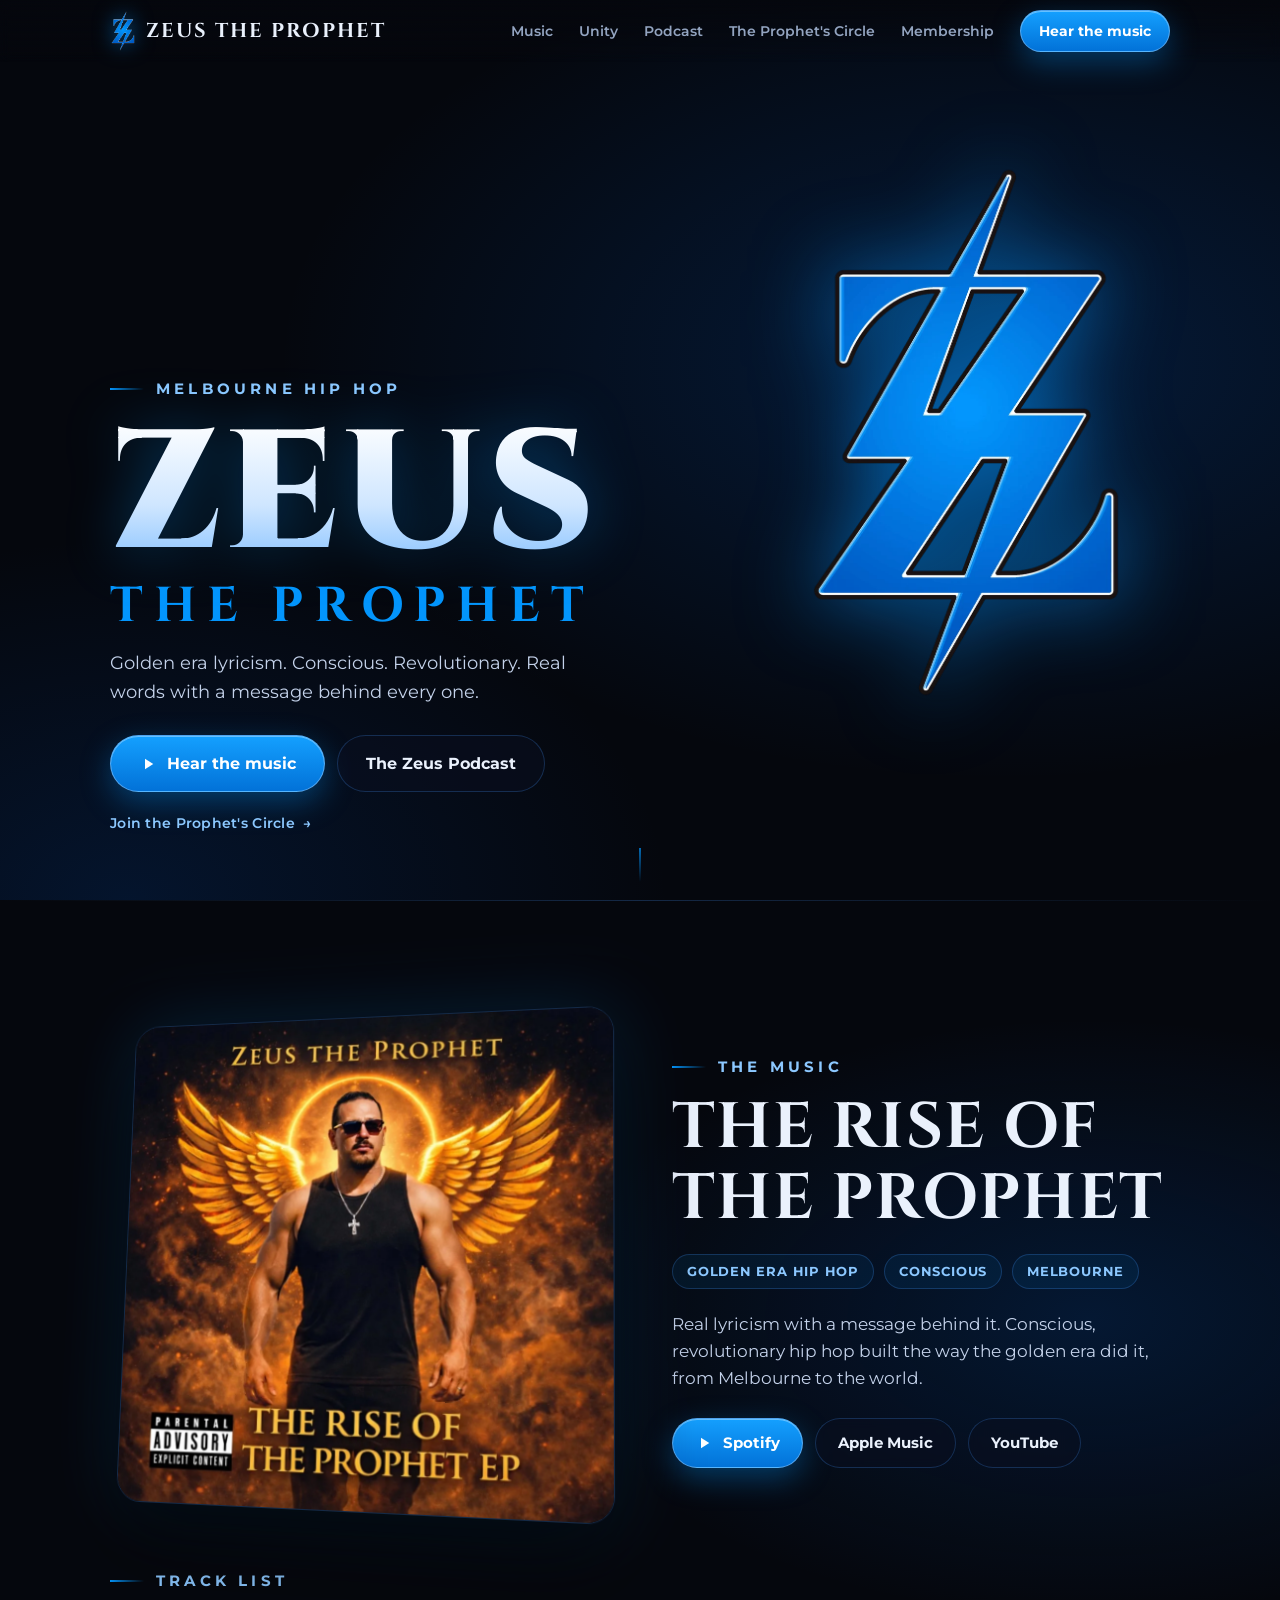
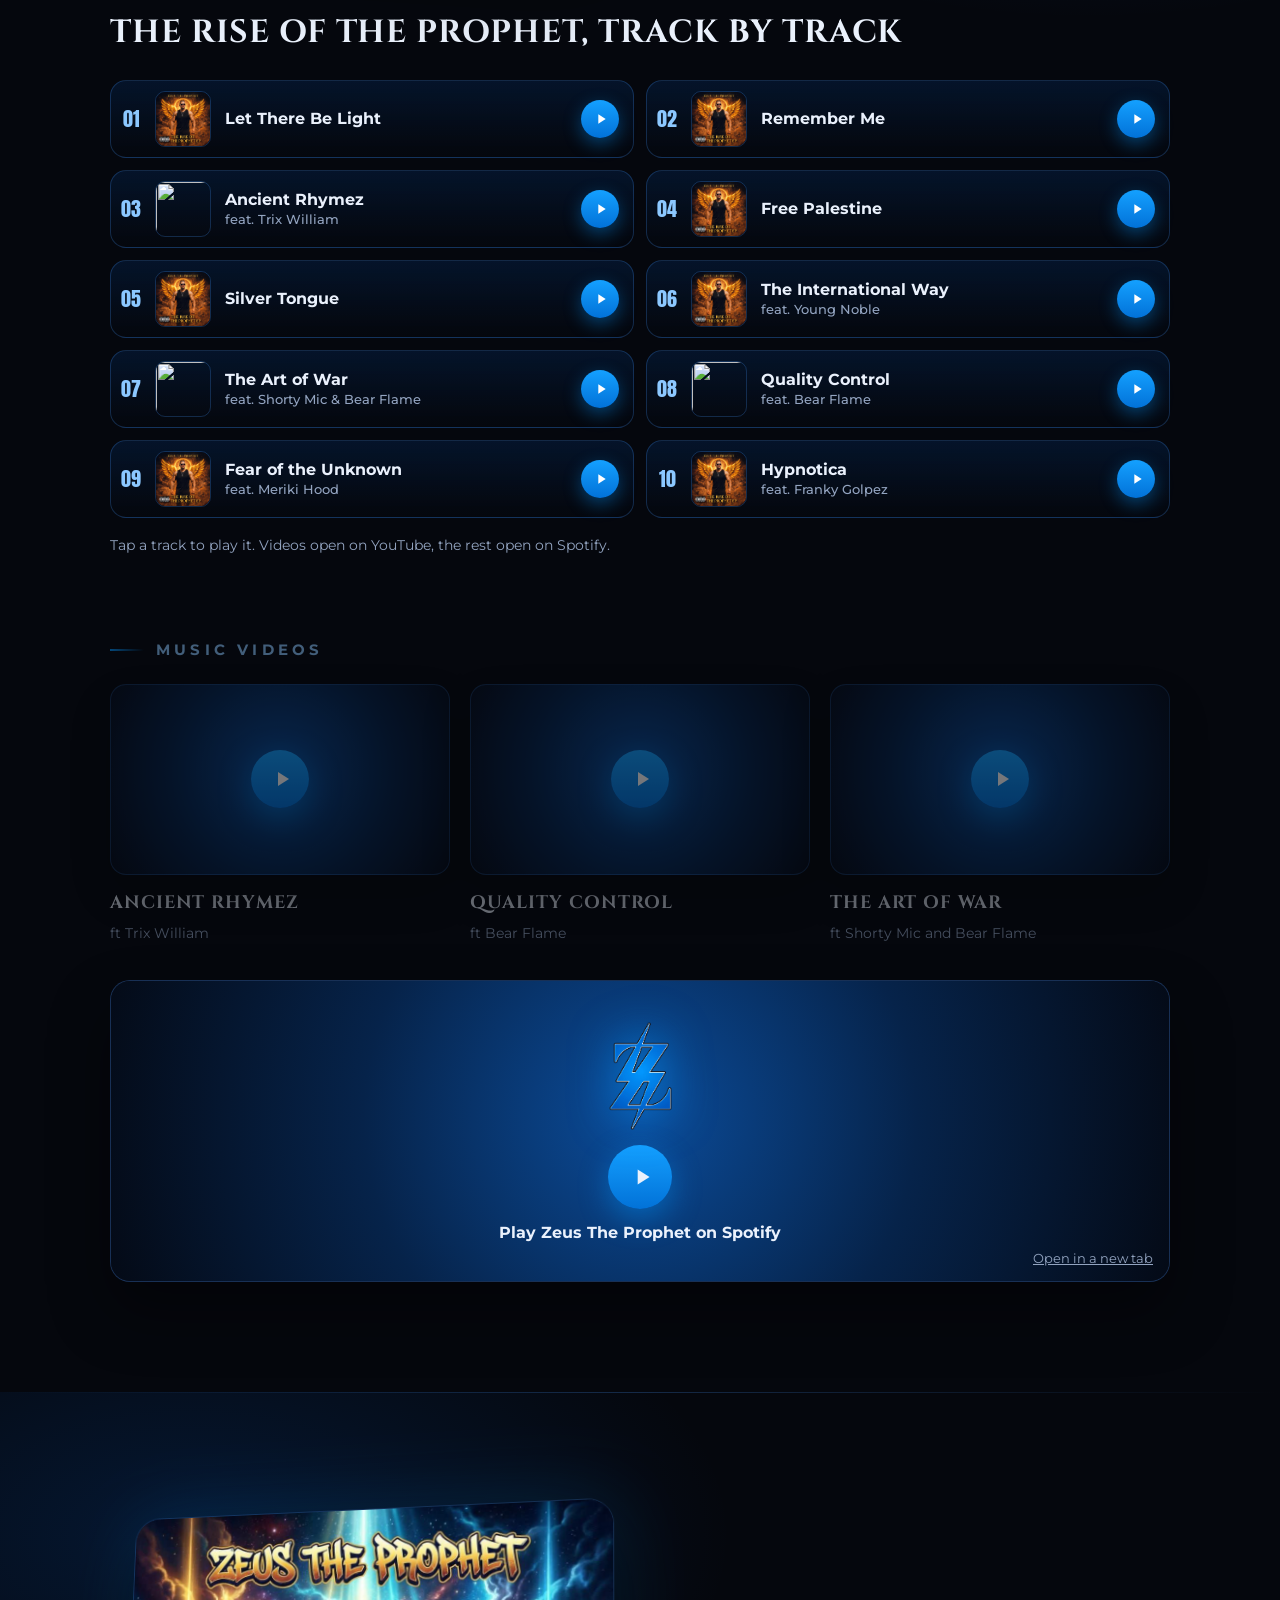
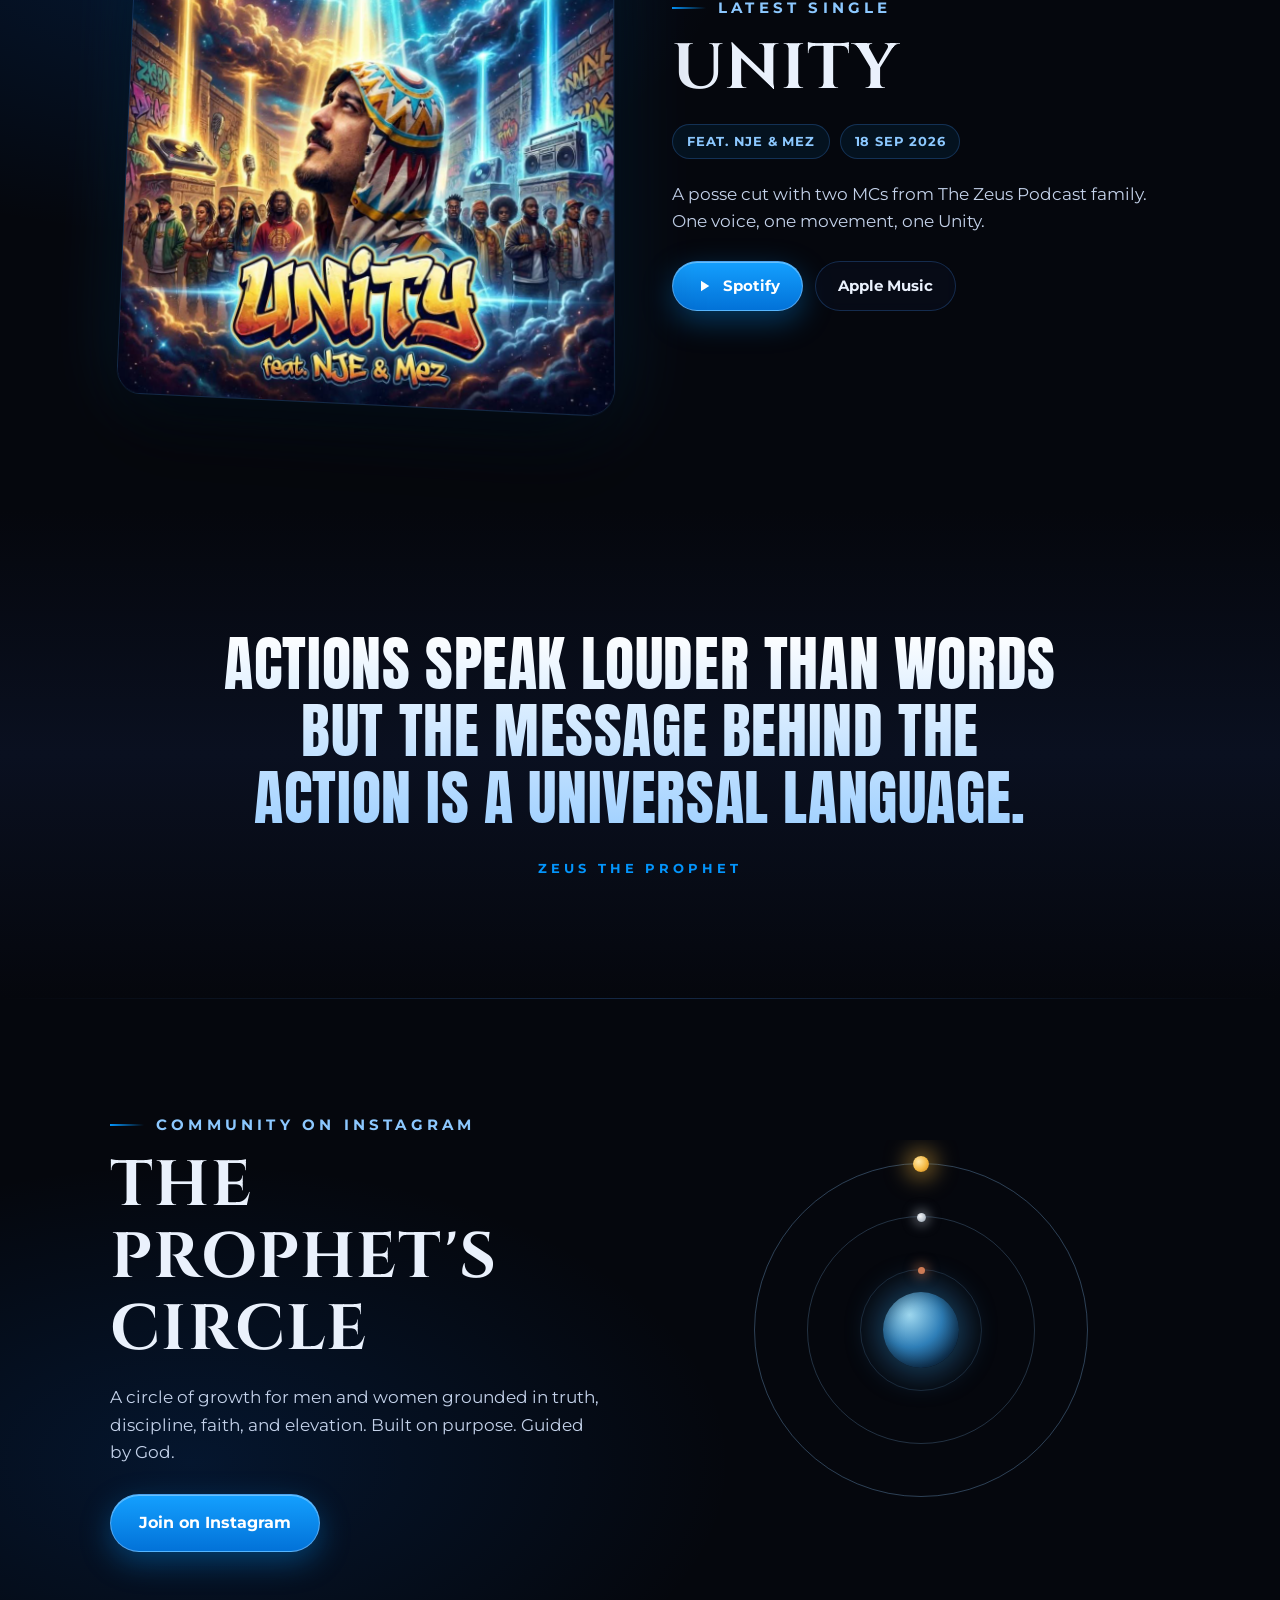
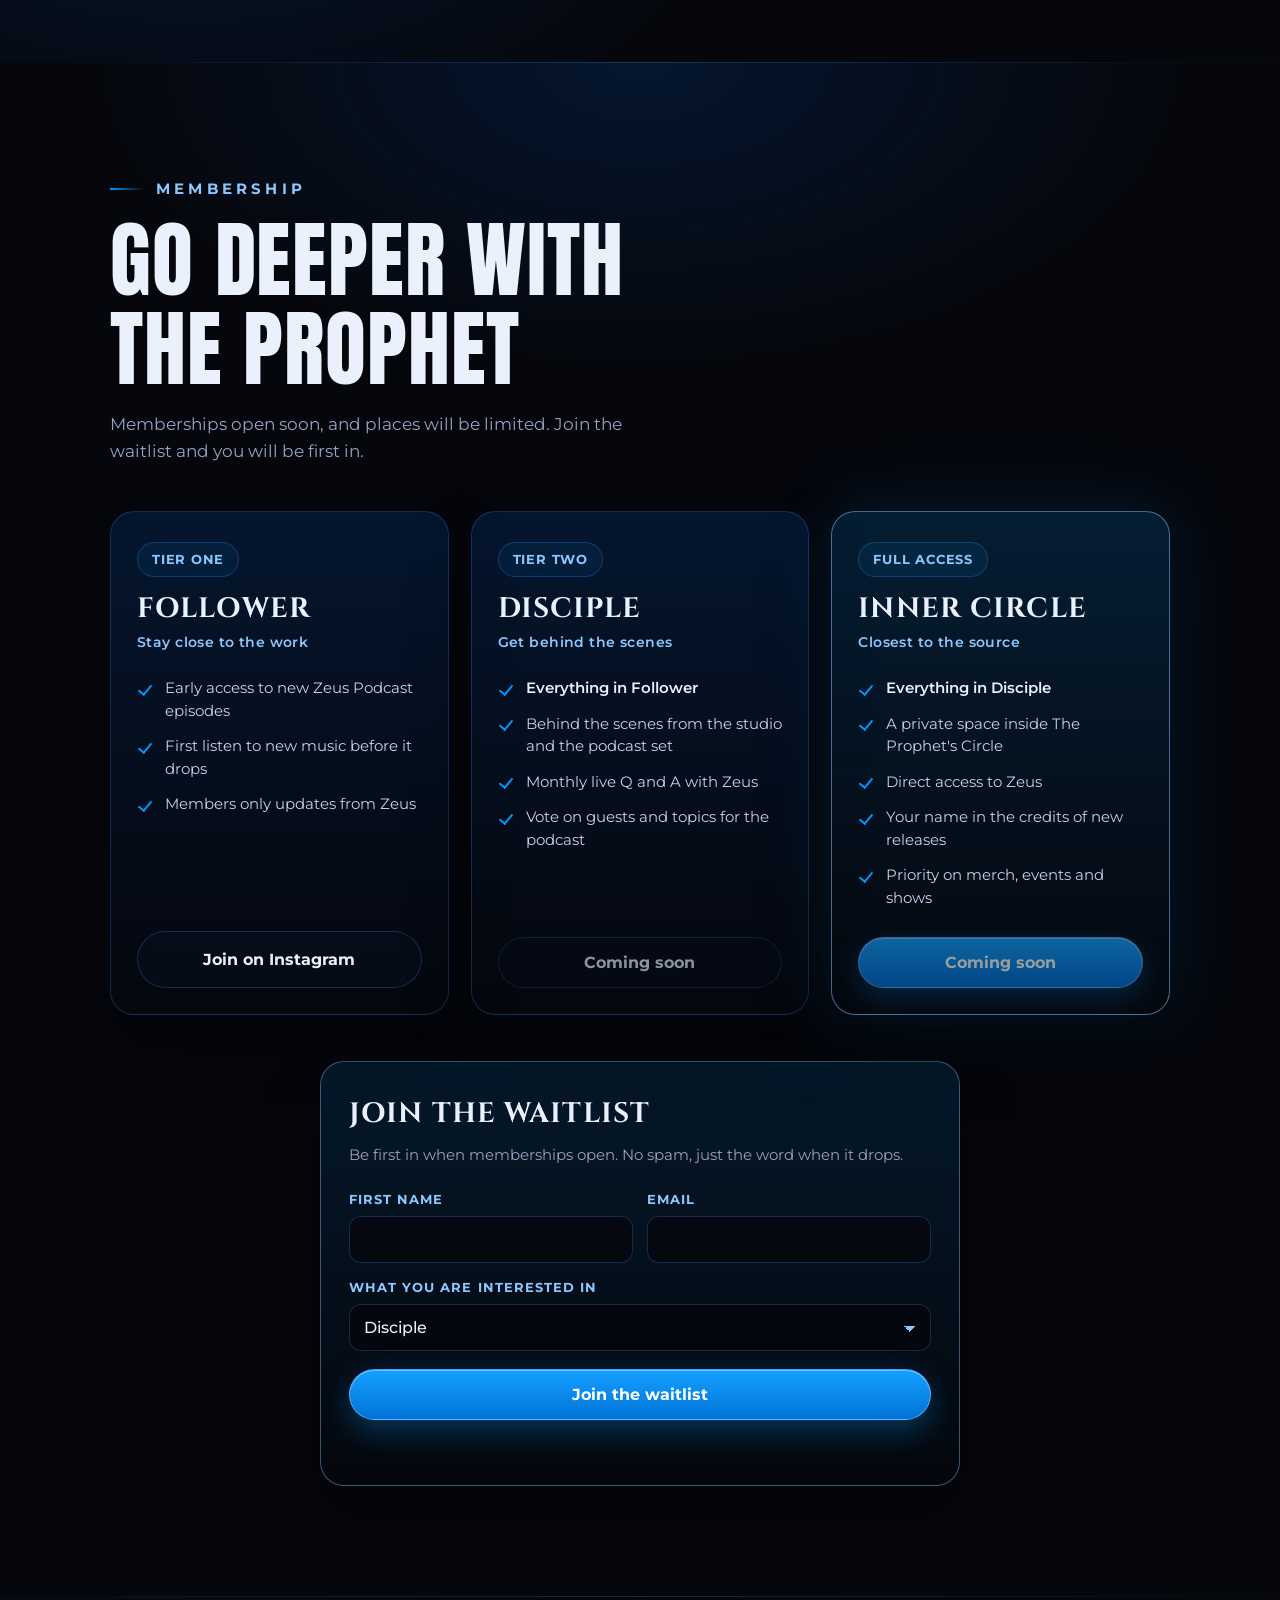
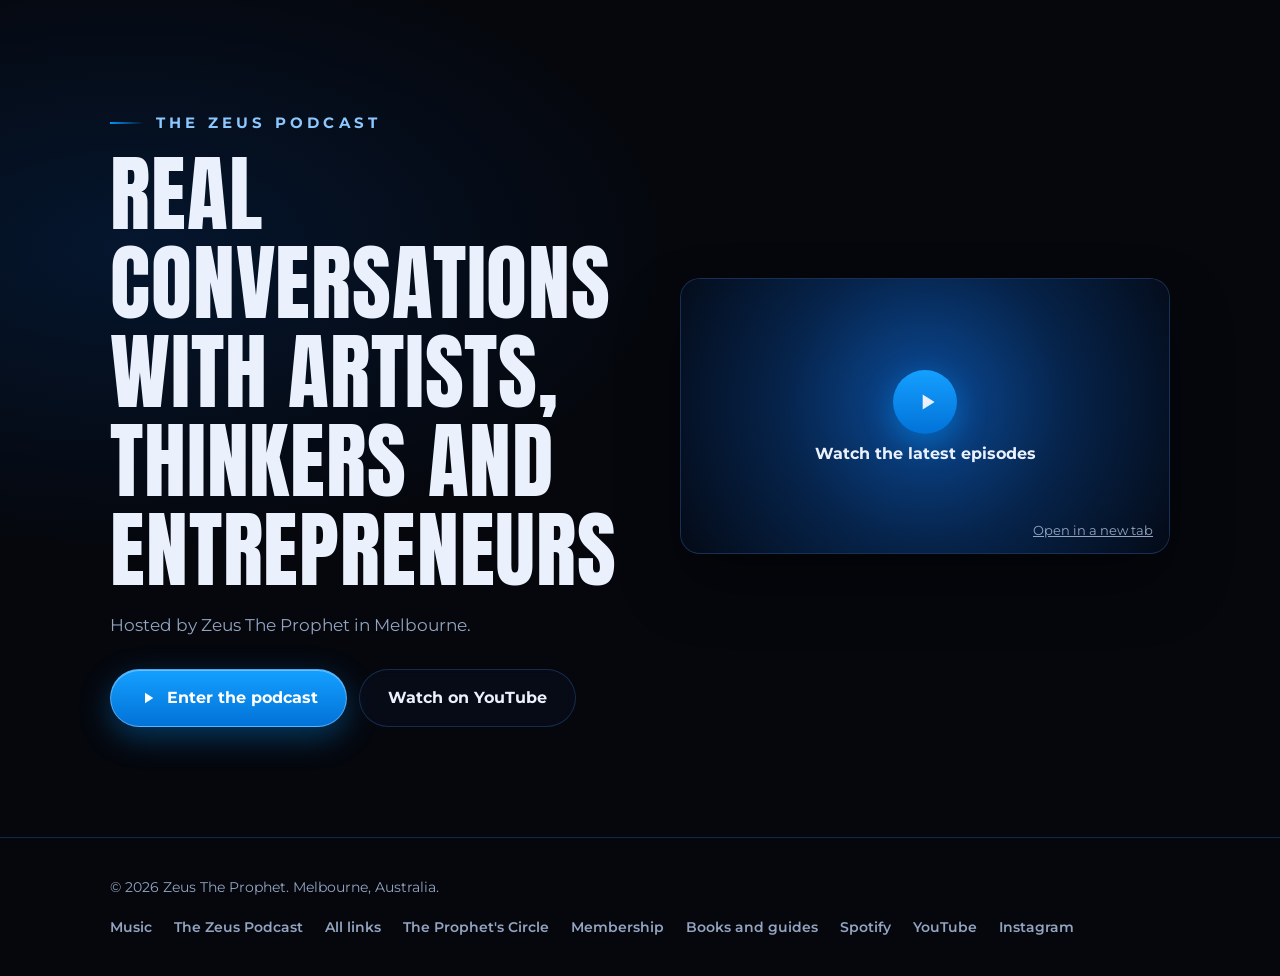
==== index.html @ 94fc1550 "Share preview image: use Zeus The Prophet Z logo instead of podcast logo on homepage, links and 404" ====
<!doctype html>
<!-- Optimized 22 Nov 2026: deferred 3D hero, descriptive alt text, OG and Twitter images, skip link. Content, wording, track order and links unchanged. -->
<html lang="en-AU">
<head>
<meta charset="utf-8">
<meta name="viewport" content="width=device-width,initial-scale=1,viewport-fit=cover">
<title>Zeus The Prophet | Melbourne Independent Hip Hop Artist</title>
<meta name="description" content="Official website of Zeus The Prophet. Discover conscious Australian hip hop, music releases, golden era lyricism, The Zeus Podcast and The Prophet's Circle.">
<meta name="author" content="Zaher Neket">
<link rel="canonical" href="https://zeustheprophet.com/">
<link rel="alternate" hreflang="en-AU" href="https://zeustheprophet.com/">
<meta name="theme-color" content="#05070d">
<meta property="og:type" content="website">
<meta property="og:site_name" content="Zeus The Prophet">
<meta property="og:locale" content="en_AU">
<meta property="og:title" content="Zeus The Prophet | Melbourne Independent Hip Hop Artist">
<meta property="og:description" content="Official website of Zeus The Prophet. Discover conscious Australian hip hop, music releases, golden era lyricism, The Zeus Podcast and The Prophet's Circle.">
<meta property="og:url" content="https://zeustheprophet.com/">
<meta name="twitter:card" content="summary_large_image">
<meta name="robots" content="index, follow">
<meta property="og:image" content="https://zeustheprophet.com/assets/og-zeus.jpg">
<meta property="og:image:width" content="1200">
<meta property="og:image:height" content="630">
<meta property="og:image:type" content="image/jpeg">
<meta property="og:image:alt" content="Zeus The Prophet logo, a blue lightning Z, on black">
<meta name="twitter:title" content="Zeus The Prophet | Melbourne Independent Hip Hop Artist">
<meta name="twitter:description" content="Official website of Zeus The Prophet. Discover conscious Australian hip hop, music releases, golden era lyricism, The Zeus Podcast and The Prophet's Circle.">
<meta name="twitter:image" content="https://zeustheprophet.com/assets/og-zeus.jpg">
<meta name="twitter:image:alt" content="Zeus The Prophet logo, a blue lightning Z, on black">
<link rel="icon" type="image/png" href="assets/favicon.png">
<link rel="manifest" href="manifest.json">
<link rel="apple-touch-icon" href="assets/apple-touch-icon.png">
<link rel="preconnect" href="https://fonts.googleapis.com">
<link rel="preconnect" href="https://fonts.gstatic.com" crossorigin>
<link href="https://fonts.googleapis.com/css2?family=Cinzel:wght@700;900&family=Anton&family=Montserrat:wght@400;500;600;700&display=swap" rel="stylesheet">
<link rel="preload" as="image" href="assets/rise-of-the-prophet-cover.webp" type="image/webp" fetchpriority="high">
<link rel="preconnect" href="https://cdnjs.cloudflare.com">
<link rel="stylesheet" href="assets/style.css">
<script>document.documentElement.classList.add('js');</script>
<style>.skip-link{position:absolute;left:16px;top:-70px;z-index:100;padding:12px 18px;border-radius:999px;background:#14a0ff;color:#fff;font-weight:700;font-size:16px;text-decoration:none;transition:top .2s ease}.skip-link:focus{top:12px;outline:2px solid #8cc8ff;outline-offset:3px}</style>
<script type="application/ld+json">
{
  "@context": "https://schema.org",
  "@graph": [
    {
      "@type": "Organization",
      "@id": "https://zeustheprophet.com/#organisation",
      "name": "Zeus The Prophet",
      "alternateName": "Zaher Neket",
      "url": "https://zeustheprophet.com/",
      "logo": "https://zeustheprophet.com/assets/logo.webp",
      "sameAs": [
        "https://open.spotify.com/artist/5orsEGpptFpSh7wBzyQkyI",
        "https://music.apple.com/au/artist/zeus-the-prophet/1573601282",
        "https://www.youtube.com/@zeustheprophet",
        "https://www.youtube.com/@thezeuspodcastnetwork",
        "https://www.instagram.com/theofficialzeuspodcast/",
        "https://www.instagram.com/theprophetscircle/",
        "https://iqualityonline.com/"
      ]
    },
    {
      "@type": "WebSite",
      "@id": "https://zeustheprophet.com/#website",
      "url": "https://zeustheprophet.com/",
      "name": "Zeus The Prophet",
      "inLanguage": "en-AU",
      "publisher": { "@id": "https://zeustheprophet.com/#organisation" }
    },
    {
      "@type": "Person",
      "@id": "https://zeustheprophet.com/#zaher",
      "name": "Zaher Neket",
      "alternateName": "Zeus The Prophet",
      "jobTitle": "Hip hop artist, author and podcast host",
      "url": "https://zeustheprophet.com/",
      "image": "https://zeustheprophet.com/assets/og-zeus.jpg",
      "sameAs": [
        "https://open.spotify.com/artist/5orsEGpptFpSh7wBzyQkyI",
        "https://music.apple.com/au/artist/zeus-the-prophet/1573601282",
        "https://www.youtube.com/@zeustheprophet",
        "https://www.instagram.com/theofficialzeuspodcast/",
        "https://www.instagram.com/theprophetscircle/",
        "https://www.youtube.com/@thezeuspodcastnetwork"
      ]
    },
    {
      "@type": "MusicGroup",
      "@id": "https://zeustheprophet.com/#musicgroup",
      "name": "Zeus The Prophet",
      "genre": "Conscious hip hop",
      "foundingLocation": { "@type": "Place", "name": "Melbourne, Australia" },
      "url": "https://zeustheprophet.com/",
      "sameAs": [
        "https://open.spotify.com/artist/5orsEGpptFpSh7wBzyQkyI",
        "https://music.apple.com/au/artist/zeus-the-prophet/1573601282",
        "https://www.youtube.com/@zeustheprophet"
      ]
    },
    {
      "@type": "PodcastSeries",
      "@id": "https://zeustheprophet.com/podcast#podcast",
      "name": "The Zeus Podcast",
      "description": "Real conversations with artists, thinkers and entrepreneurs, hosted by Zeus The Prophet in Melbourne. 31 episodes and counting.",
      "url": "https://zeustheprophet.com/podcast",
      "inLanguage": "en-AU",
      "author": { "@id": "https://zeustheprophet.com/#zaher" },
      "image": "https://zeustheprophet.com/assets/zeus-podcast-1024.jpg"
    },
    {
      "@type": "MusicAlbum",
      "name": "The Rise of the Prophet",
      "albumReleaseType": "EP",
      "byArtist": { "@id": "https://zeustheprophet.com/#musicgroup" },
      "numTracks": 10,
      "image": "https://zeustheprophet.com/assets/rise-of-the-prophet-cover.jpg",
      "url": "https://open.spotify.com/album/1mZxUo0ZcYoWHd3pQpCNiK"
    }
  ]
}
</script>
</head>
<body>
<a class="skip-link" href="#top">Skip to main content</a>
<header class="nav">
  <div class="wrap">
    <a class="brand" href="index.html#top" aria-label="Zeus The Prophet home"><div class="mark" aria-hidden="true"></div><span>Zeus The Prophet</span></a>
    <nav class="nav-links" aria-label="Main">
      <a href="index.html#music">Music</a>
      <a href="index.html#unity">Unity</a>
      <a href="/podcast">Podcast</a>
      <a href="https://www.instagram.com/theprophetscircle/" target="_blank" rel="noopener">The Prophet's Circle</a>
      <a href="index.html#membership">Membership</a>
      <a class="btn hear" href="index.html#music"><span class="lg">Hear the music</span><span class="sm">Music</span></a>
    </nav>
    <button class="menu-btn" type="button" aria-label="Open menu" aria-expanded="false" aria-controls="mnav"><span></span><span></span><span></span></button>
  </div>
  <div class="mnav" id="mnav" hidden>
    <div class="wrap">
      <a href="index.html#music">Music</a>
      <a href="/podcast">The Zeus Podcast</a>
      <a href="https://www.instagram.com/theprophetscircle/" target="_blank" rel="noopener">The Prophet's Circle</a>
      <a href="index.html#membership">Membership</a>
    </div>
  </div>
</header>
<main id="top">
  <section class="hero" aria-label="Zeus The Prophet">
    <div id="stage" aria-hidden="true"></div>
    <div class="fallback" role="img" aria-label="Zeus The Prophet lightning Z logo"></div>
    <div class="wrap hero-copy">
      <div class="in">
        <span class="eyebrow">Melbourne hip hop</span>
        <h1><span class="z">Zeus</span><span class="t">The Prophet</span></h1>
        <p class="lede">Golden era lyricism. Conscious. Revolutionary. Real words with a message behind every one.</p>
        <div class="cta">
          <a class="btn hear" href="index.html#music"><svg viewBox="0 0 24 24" fill="currentColor" aria-hidden="true"><path d="M8 5v14l11-7z"/></svg>Hear the music</a>
          <a class="btn ghost" href="/podcast">The Zeus Podcast</a>
        </div>
        <a class="circle-link" href="https://www.instagram.com/theprophetscircle/" target="_blank" rel="noopener">Join the Prophet's Circle <span aria-hidden="true">&rarr;</span></a>
      </div>
    </div>
    <div class="cue" aria-hidden="true"></div>
  </section>

  <section class="block music" id="music">
    <div class="wrap">
      <div class="feature">
        <div class="tile-wrap reveal">
          <a class="album-cover" href="https://open.spotify.com/album/1mZxUo0ZcYoWHd3pQpCNiK" target="_blank" rel="noopener" aria-label="The Rise of the Prophet EP cover, play on Spotify">
            <picture><source srcset="assets/rise-of-the-prophet-cover.webp" type="image/webp"><img src="assets/rise-of-the-prophet-cover.jpg" alt="Zeus The Prophet standing with large golden angel wings and a glowing halo ring against fiery orange clouds, wearing a black tank top, sunglasses and a cross chain. Gold text reads Zeus The Prophet at the top and The Rise of the Prophet EP at the bottom." width="1000" height="1000" loading="eager" fetchpriority="high"></picture>
            <span class="album-play" aria-hidden="true"><svg viewBox="0 0 24 24" fill="currentColor"><path d="M8 5v14l11-7z"/></svg></span>
          </a>
        </div>
        <div class="reveal">
          <span class="eyebrow">The music</span>
          <h2 class="name">The Rise of the Prophet</h2>
          <div class="meta"><span class="chip">GOLDEN ERA HIP HOP</span><span class="chip">CONSCIOUS</span><span class="chip">MELBOURNE</span></div>
          <p>Real lyricism with a message behind it. Conscious, revolutionary hip hop built the way the golden era did it, from Melbourne to the world.</p>
          <div class="listen">
            <a class="btn" href="https://open.spotify.com/artist/5orsEGpptFpSh7wBzyQkyI" target="_blank" rel="noopener"><svg viewBox="0 0 24 24" fill="currentColor" aria-hidden="true"><path d="M8 5v14l11-7z"/></svg>Spotify</a>
            <a class="btn ghost" href="https://music.apple.com/au/artist/zeus-the-prophet/1573601282" target="_blank" rel="noopener">Apple Music</a>
            <a class="btn ghost" href="https://www.youtube.com/@zeustheprophet" target="_blank" rel="noopener">YouTube</a>
          </div>
        </div>
      </div>
      <div class="tracks reveal" id="tracks">
        <span class="eyebrow">Track list</span>
        <h3 class="tracks-title">The Rise of the Prophet, track by track</h3>
        <ol class="track-list">
        <li><a class="track" href="https://open.spotify.com/album/1mZxUo0ZcYoWHd3pQpCNiK" target="_blank" rel="noopener" aria-label="Play Let There Be Light"><span class="t-num">01</span><img class="t-thumb" src="assets/rise-of-the-prophet-cover.jpg" alt="" width="120" height="120" loading="lazy"><span class="t-name">Let There Be Light</span><span class="t-play" aria-hidden="true"><svg viewBox="0 0 24 24" fill="currentColor"><path d="M8 5v14l11-7z"/></svg></span></a></li>
        <li><a class="track" href="https://open.spotify.com/track/6vZfLEkRHJed7hDKWcfoQ5" target="_blank" rel="noopener" aria-label="Play Remember Me"><span class="t-num">02</span><img class="t-thumb" src="assets/rise-of-the-prophet-cover.jpg" alt="" width="120" height="120" loading="lazy"><span class="t-name">Remember Me</span><span class="t-play" aria-hidden="true"><svg viewBox="0 0 24 24" fill="currentColor"><path d="M8 5v14l11-7z"/></svg></span></a></li>
        <li><a class="track" href="https://www.youtube.com/watch?v=89qzDBeSRI4" target="_blank" rel="noopener" aria-label="Play Ancient Rhymez"><span class="t-num">03</span><img class="t-thumb" src="https://i.ytimg.com/vi/89qzDBeSRI4/hqdefault.jpg" alt="" width="120" height="120" loading="lazy"><span class="t-name">Ancient Rhymez <span class="t-feat">feat. Trix William</span></span><span class="t-play" aria-hidden="true"><svg viewBox="0 0 24 24" fill="currentColor"><path d="M8 5v14l11-7z"/></svg></span></a></li>
        <li><a class="track" href="https://open.spotify.com/album/1mZxUo0ZcYoWHd3pQpCNiK" target="_blank" rel="noopener" aria-label="Play Free Palestine"><span class="t-num">04</span><img class="t-thumb" src="assets/rise-of-the-prophet-cover.jpg" alt="" width="120" height="120" loading="lazy"><span class="t-name">Free Palestine</span><span class="t-play" aria-hidden="true"><svg viewBox="0 0 24 24" fill="currentColor"><path d="M8 5v14l11-7z"/></svg></span></a></li>
        <li><a class="track" href="https://open.spotify.com/album/1mZxUo0ZcYoWHd3pQpCNiK" target="_blank" rel="noopener" aria-label="Play Silver Tongue"><span class="t-num">05</span><img class="t-thumb" src="assets/rise-of-the-prophet-cover.jpg" alt="" width="120" height="120" loading="lazy"><span class="t-name">Silver Tongue</span><span class="t-play" aria-hidden="true"><svg viewBox="0 0 24 24" fill="currentColor"><path d="M8 5v14l11-7z"/></svg></span></a></li>
        <li><a class="track" href="https://open.spotify.com/album/1mZxUo0ZcYoWHd3pQpCNiK" target="_blank" rel="noopener" aria-label="Play The International Way"><span class="t-num">06</span><img class="t-thumb" src="assets/rise-of-the-prophet-cover.jpg" alt="" width="120" height="120" loading="lazy"><span class="t-name">The International Way <span class="t-feat">feat. Young Noble</span></span><span class="t-play" aria-hidden="true"><svg viewBox="0 0 24 24" fill="currentColor"><path d="M8 5v14l11-7z"/></svg></span></a></li>
        <li><a class="track" href="https://www.youtube.com/watch?v=UtAXPhhyLVw" target="_blank" rel="noopener" aria-label="Play The Art of War"><span class="t-num">07</span><img class="t-thumb" src="https://i.ytimg.com/vi/UtAXPhhyLVw/hqdefault.jpg" alt="" width="120" height="120" loading="lazy"><span class="t-name">The Art of War <span class="t-feat">feat. Shorty Mic &amp; Bear Flame</span></span><span class="t-play" aria-hidden="true"><svg viewBox="0 0 24 24" fill="currentColor"><path d="M8 5v14l11-7z"/></svg></span></a></li>
        <li><a class="track" href="https://www.youtube.com/watch?v=XFRC82s7-N0" target="_blank" rel="noopener" aria-label="Play Quality Control"><span class="t-num">08</span><img class="t-thumb" src="https://i.ytimg.com/vi/XFRC82s7-N0/hqdefault.jpg" alt="" width="120" height="120" loading="lazy"><span class="t-name">Quality Control <span class="t-feat">feat. Bear Flame</span></span><span class="t-play" aria-hidden="true"><svg viewBox="0 0 24 24" fill="currentColor"><path d="M8 5v14l11-7z"/></svg></span></a></li>
        <li><a class="track" href="https://open.spotify.com/album/1mZxUo0ZcYoWHd3pQpCNiK" target="_blank" rel="noopener" aria-label="Play Fear of the Unknown"><span class="t-num">09</span><img class="t-thumb" src="assets/rise-of-the-prophet-cover.jpg" alt="" width="120" height="120" loading="lazy"><span class="t-name">Fear of the Unknown <span class="t-feat">feat. Meriki Hood</span></span><span class="t-play" aria-hidden="true"><svg viewBox="0 0 24 24" fill="currentColor"><path d="M8 5v14l11-7z"/></svg></span></a></li>
        <li><a class="track" href="https://open.spotify.com/album/1mZxUo0ZcYoWHd3pQpCNiK" target="_blank" rel="noopener" aria-label="Play Hypnotica"><span class="t-num">10</span><img class="t-thumb" src="assets/rise-of-the-prophet-cover.jpg" alt="" width="120" height="120" loading="lazy"><span class="t-name">Hypnotica <span class="t-feat">feat. Franky Golpez</span></span><span class="t-play" aria-hidden="true"><svg viewBox="0 0 24 24" fill="currentColor"><path d="M8 5v14l11-7z"/></svg></span></a></li>
        </ol>
        <p class="tracks-note">Tap a track to play it. Videos open on YouTube, the rest open on Spotify.</p>
      </div>
      <div class="mvs reveal" id="videos">
        <span class="eyebrow">Music videos</span>
        <div class="mv-row">
        <a class="mv" href="https://www.youtube.com/watch?v=89qzDBeSRI4" target="_blank" rel="noopener" data-yt="89qzDBeSRI4" aria-label="Watch Ancient Rhymez ft Trix William on YouTube">
          <span class="mv-img"><img src="https://i.ytimg.com/vi/89qzDBeSRI4/maxresdefault.jpg" alt="Zeus The Prophet and Trix William posing together in front of stone columns, with gold text reading Ancient Rhymez featuring Trix William" loading="lazy" width="1280" height="720" onerror="if(this.dataset.f){this.remove()}else{this.dataset.f=1;this.src='https://i.ytimg.com/vi/89qzDBeSRI4/hqdefault.jpg'}"><span class="mv-play" aria-hidden="true"><svg viewBox="0 0 24 24" fill="currentColor" aria-hidden="true"><path d="M8 5v14l11-7z"/></svg></span></span>
          <span class="mv-t">Ancient Rhymez</span><span class="mv-f">ft Trix William</span>
        </a>
        <a class="mv" href="https://www.youtube.com/watch?v=XFRC82s7-N0" target="_blank" rel="noopener" data-yt="XFRC82s7-N0" aria-label="Watch Quality Control ft Bear Flame on YouTube">
          <span class="mv-img"><img src="https://i.ytimg.com/vi/XFRC82s7-N0/maxresdefault.jpg" alt="Zeus The Prophet and Bear Flame standing in a graffiti-covered alley between two burning barrels, with large white text reading Quality Control" loading="lazy" width="1280" height="720" onerror="if(this.dataset.f){this.remove()}else{this.dataset.f=1;this.src='https://i.ytimg.com/vi/XFRC82s7-N0/hqdefault.jpg'}"><span class="mv-play" aria-hidden="true"><svg viewBox="0 0 24 24" fill="currentColor" aria-hidden="true"><path d="M8 5v14l11-7z"/></svg></span></span>
          <span class="mv-t">Quality Control</span><span class="mv-f">ft Bear Flame</span>
        </a>
        <a class="mv" href="https://www.youtube.com/watch?v=UtAXPhhyLVw" target="_blank" rel="noopener" data-yt="UtAXPhhyLVw" aria-label="Watch The Art of War ft Shorty Mic and Bear Flame on YouTube">
          <span class="mv-img"><img src="https://i.ytimg.com/vi/UtAXPhhyLVw/maxresdefault.jpg" alt="Zeus The Prophet in sunglasses and a cross chain standing between Shorty Mic and Bear Flame, all in dark suits against a fiery orange glow, with gold text reading The Art of War" loading="lazy" width="1280" height="720" onerror="if(this.dataset.f){this.remove()}else{this.dataset.f=1;this.src='https://i.ytimg.com/vi/UtAXPhhyLVw/hqdefault.jpg'}"><span class="mv-play" aria-hidden="true"><svg viewBox="0 0 24 24" fill="currentColor" aria-hidden="true"><path d="M8 5v14l11-7z"/></svg></span></span>
          <span class="mv-t">The Art of War</span><span class="mv-f">ft Shorty Mic and Bear Flame</span>
        </a>
        </div>
      </div>
      <div class="embed reveal">
        <div class="fac" data-src="https://open.spotify.com/embed/artist/5orsEGpptFpSh7wBzyQkyI?utm_source=generator&amp;theme=0" data-title="Zeus The Prophet on Spotify" data-h="452">
          <button type="button" class="fac-btn" aria-label="Play Zeus The Prophet on Spotify"><span class="fac-z" aria-hidden="true"></span><span class="fac-play" aria-hidden="true"><svg viewBox="0 0 24 24" fill="currentColor" aria-hidden="true"><path d="M8 5v14l11-7z"/></svg></span><span class="fac-t">Play Zeus The Prophet on Spotify</span></button>
          <a class="fac-alt" href="https://open.spotify.com/artist/5orsEGpptFpSh7wBzyQkyI" target="_blank" rel="noopener">Open in a new tab</a>
        </div>
      </div>
    </div>
  </section>

  <section class="block unity" id="unity">
    <div class="wrap feature">
      <div class="tile-wrap reveal">
        <a class="album-cover" href="https://open.spotify.com/track/1Qcfpe9oQYCFHhVAMa1RMJ" target="_blank" rel="noopener" aria-label="Unity cover, play on Spotify">
          <img src="assets/unity-cover-official.jpg" alt="Zeus The Prophet in a colourful patterned hood looking up toward beams of golden and blue light, a crowd standing behind him between graffiti-covered walls with a turntable and a boombox. Graffiti-style gold text reads Zeus The Prophet at the top and Unity featuring NJE and Mez at the bottom." width="1024" height="1024" loading="lazy">
          <span class="album-play" aria-hidden="true"><svg viewBox="0 0 24 24" fill="currentColor"><path d="M8 5v14l11-7z"/></svg></span>
        </a>
      </div>
      <div class="reveal">
        <span class="eyebrow">Latest single</span>
        <h2 class="name">Unity</h2>
        <div class="meta"><span class="chip">FEAT. NJE &amp; MEZ</span><span class="chip">18 SEP 2026</span></div>
        <p>A posse cut with two MCs from The Zeus Podcast family. One voice, one movement, one Unity.</p>
        <div class="listen">
          <a class="btn" href="https://open.spotify.com/track/1Qcfpe9oQYCFHhVAMa1RMJ" target="_blank" rel="noopener"><svg viewBox="0 0 24 24" fill="currentColor" aria-hidden="true"><path d="M8 5v14l11-7z"/></svg>Spotify</a>
          <a class="btn ghost" href="https://music.apple.com/au/album/unity-feat-nje-mez-single/6802856876" target="_blank" rel="noopener">Apple Music</a>
        </div>
      </div>
    </div>
  </section>

  <section class="quote">
    <div class="wrap reveal">
      <blockquote>Actions speak louder than words but the message behind the action is a universal language.</blockquote>
      <cite>Zeus The Prophet</cite>
    </div>
  </section>


  <section class="block circle" id="circle">
    <div class="wrap feature">
      <div class="reveal">
        <span class="eyebrow">Community on Instagram</span>
        <h2 class="name">The Prophet's Circle</h2>
        <p>A circle of growth for men and women grounded in truth, discipline, faith, and elevation. Built on purpose. Guided by God.</p>
        <div class="cta">
          <a class="btn" href="https://www.instagram.com/theprophetscircle/" target="_blank" rel="noopener">Join on Instagram</a>
        </div>
      </div>
      <div class="orbit reveal" aria-hidden="true"><i></i><i></i><i></i><b></b></div>
    </div>
  </section>

  <section class="block member" id="membership">
    <div class="wrap">
      <div class="head reveal">
        <span class="eyebrow">Membership</span>
        <h2>Go deeper with the Prophet</h2>
        <p class="sub">Memberships open soon, and places will be limited. Join the waitlist and you will be first in.</p>
      </div>
      <div class="tiers reveal">
        <article class="tier">
          <span class="chip">TIER ONE</span>
          <h3>Follower</h3>
          <p class="tl">Stay close to the work</p>
          <ul>
            <li>Early access to new Zeus Podcast episodes</li>
            <li>First listen to new music before it drops</li>
            <li>Members only updates from Zeus</li>
          </ul>
          <a class="btn ghost" href="https://www.instagram.com/theprophetscircle/" target="_blank" rel="noopener">Join on Instagram</a>
        </article>
        <article class="tier">
          <span class="chip">TIER TWO</span>
          <h3>Disciple</h3>
          <p class="tl">Get behind the scenes</p>
          <ul>
            <li class="all">Everything in Follower</li>
            <li>Behind the scenes from the studio and the podcast set</li>
            <li>Monthly live Q and A with Zeus</li>
            <li>Vote on guests and topics for the podcast</li>
          </ul>
          <button class="btn ghost" type="button" disabled>Coming soon</button>
        </article>
        <article class="tier top">
          <span class="chip">FULL ACCESS</span>
          <h3>Inner Circle</h3>
          <p class="tl">Closest to the source</p>
          <ul>
            <li class="all">Everything in Disciple</li>
            <li>A private space inside The Prophet's Circle</li>
            <li>Direct access to Zeus</li>
            <li>Your name in the credits of new releases</li>
            <li>Priority on merch, events and shows</li>
          </ul>
          <button class="btn" type="button" disabled>Coming soon</button>
        </article>
      </div>

      <div class="wl reveal" id="waitlist">
        <h3>Join the waitlist</h3>
        <p class="s">Be first in when memberships open. No spam, just the word when it drops.</p>
        <form id="wl-form" novalidate>
          <label>First name<input name="name" autocomplete="given-name" maxlength="100" required></label>
          <label>Email<input name="email" type="email" autocomplete="email" maxlength="200" required></label>
          <label class="full">What you are interested in
            <select name="tier" id="wl-tier">
              <option>Disciple</option>
              <option>Inner Circle</option>
              <option>Not sure yet</option>
            </select>
          </label>
          <div class="hp" aria-hidden="true"><label>Leave this empty<input name="website" tabindex="-1" autocomplete="off"></label></div>
          <button class="btn" type="submit">Join the waitlist</button>
          <p class="msg" id="wl-msg" role="status" aria-live="polite"></p>
        </form>
      </div>
    </div>
  </section>
  <section class="block podcast" id="podcast">
    <div class="wrap feature-pod">
      <div class="in reveal">
        <span class="eyebrow">The Zeus Podcast</span>
        <h2>Real conversations with artists, thinkers and entrepreneurs</h2>
        <p class="sub">Hosted by Zeus The Prophet in Melbourne.</p>
        <div class="cta">
          <a class="btn" href="/podcast"><svg viewBox="0 0 24 24" fill="currentColor" aria-hidden="true"><path d="M8 5v14l11-7z"/></svg>Enter the podcast</a>
          <a class="btn ghost" href="https://www.youtube.com/@thezeuspodcastnetwork" target="_blank" rel="noopener">Watch on YouTube</a>
        </div>
      </div>
      <div class="embed video reveal" style="margin-top:0">
        <div class="fac" data-src="https://www.youtube-nocookie.com/embed/videoseries?list=UULFKyusjpjxULfGjAbKQ9htzg" data-title="Latest episodes of The Zeus Podcast">
          <button type="button" class="fac-btn" aria-label="Watch the latest episodes"><span class="fac-z" aria-hidden="true"></span><span class="fac-play" aria-hidden="true"><svg viewBox="0 0 24 24" fill="currentColor" aria-hidden="true"><path d="M8 5v14l11-7z"/></svg></span><span class="fac-t">Watch the latest episodes</span></button>
          <a class="fac-alt" href="https://www.youtube.com/@thezeuspodcastnetwork" target="_blank" rel="noopener">Open in a new tab</a>
        </div>
      </div>
    </div>
  </section>
</main>
<footer>
  <div class="wrap">
    <div>&copy; 2026 Zeus The Prophet. Melbourne, Australia.</div>
    <div class="fl">
      <a href="index.html#music">Music</a>
      <a href="/podcast">The Zeus Podcast</a>
      <a href="links.html">All links</a>
      <a href="https://www.instagram.com/theprophetscircle/" target="_blank" rel="noopener">The Prophet's Circle</a>
      <a href="index.html#membership">Membership</a>
      <a href="https://iqualityonline.com/" target="_blank" rel="noopener">Books and guides</a>
      <a href="https://open.spotify.com/artist/5orsEGpptFpSh7wBzyQkyI" target="_blank" rel="noopener">Spotify</a>
      <a href="https://www.youtube.com/@thezeuspodcastnetwork" target="_blank" rel="noopener">YouTube</a>
      <a href="https://www.instagram.com/theofficialzeuspodcast/" target="_blank" rel="noopener">Instagram</a>
    </div>
  </div>
</footer>
<script>
/* 3D hero loads last, never blocking first paint. The scroll-reveal runs
   straight away so content never waits on the 3D library. If the visitor
   prefers reduced motion, has no WebGL, or the CDN fails, the page keeps
   the existing CSS fallback logo (html.no3d) instead of a blank hero. */
(function(){
  var root = document.documentElement;
  var els = document.querySelectorAll('.reveal');
  function show(el){ el.classList.add('in'); }
  if ('IntersectionObserver' in window) {
    var rio = new IntersectionObserver(function(es){
      es.forEach(function(e){ if (e.isIntersecting){ show(e.target); rio.unobserve(e.target); } });
    }, {threshold:.15});
    els.forEach(function(el){ rio.observe(el); });
  } else { els.forEach(show); }
  if (window.matchMedia && matchMedia('(prefers-reduced-motion: reduce)').matches) { root.classList.add('no3d'); return; }
  try {
    var c = document.createElement('canvas');
    if (!(c.getContext('webgl') || c.getContext('experimental-webgl'))) { root.classList.add('no3d'); return; }
  } catch (e) { root.classList.add('no3d'); return; }
  var loaded = false;
  function loadThree(){
    if (loaded) return; loaded = true;
    var s = document.createElement('script');
    s.src = 'https://cdnjs.cloudflare.com/ajax/libs/three.js/r128/three.min.js';
    s.async = true;
    s.onload = function(){
      var h = document.createElement('script');
      h.src = 'assets/hero3d.js'; h.async = true;
      h.onerror = function(){ root.classList.add('no3d'); };
      document.body.appendChild(h);
    };
    s.onerror = function(){ root.classList.add('no3d'); };
    document.body.appendChild(s);
  }
  function whenIdle(fn){
    if ('requestIdleCallback' in window) requestIdleCallback(fn, {timeout:2000});
    else if (document.readyState === 'complete') setTimeout(fn, 0);
    else window.addEventListener('load', function(){ setTimeout(fn, 0); });
  }
  var hero = document.querySelector('.hero');
  if ('IntersectionObserver' in window && hero) {
    new IntersectionObserver(function(es, o){
      if (es[0].isIntersecting){ o.disconnect(); whenIdle(loadThree); }
    }, {threshold:0}).observe(hero);
  } else { whenIdle(loadThree); }
})();
</script>
<script>
(function(){
  var form = document.getElementById('wl-form'); if (!form) return;
  var sel = document.getElementById('wl-tier'), msg = document.getElementById('wl-msg'), btn = form.querySelector('button');
  function say(t, cls){ msg.className = 'msg ' + (cls||''); msg.innerHTML = t; }
  form.addEventListener('submit', function(e){
    e.preventDefault();
    var name = form.name.value.trim(), email = form.email.value.trim();
    if (!name) { say('Please add your first name.', 'err'); form.name.focus(); return; }
    if (!/^[^\s@]+@[^\s@]+\.[^\s@]+$/.test(email)) { say('Please check your email address.', 'err'); form.email.focus(); return; }
    /* No form backend exists on this static site: the old code posted to
       /api/waitlist, which does not exist on GitHub Pages, so every
       submission failed. Until a backend is chosen, open the visitor's
       email app addressed to the same address the I.Quality Online
       waitlist uses, with the details prefilled. Nothing is sent silently. */
    if (form.website.value) { say('Thanks, ' + name.replace(/[<>&"]/g,'') + '. We will be in touch.', 'ok'); form.reset(); return; }
    var subject = encodeURIComponent('The Prophet\'s Circle waitlist');
    var body = encodeURIComponent('Name: ' + name + '\nEmail: ' + email + '\nInterested in: ' + sel.value);
    window.location.href = 'mailto:admin@iqualityonline.com?subject=' + subject + '&body=' + body;
    say('Your email app should open with your waitlist details filled in. Just press send, and you are on the list, ' + name.replace(/[<>&"]/g,'') + '. If it did not open, message us on <a href="https://www.instagram.com/theprophetscircle/" target="_blank" rel="noopener">the Prophet\'s Circle</a> and we will add you.', 'ok');
    form.reset();
  });
})();
</script>
<script>
(function(){
  var live = /(^|\.)zeustheprophet\.com$|\.pages\.dev$/.test(location.hostname);
  function load(f){
    var i = document.createElement('iframe');
    i.src = f.getAttribute('data-src');
    i.title = f.getAttribute('data-title');
    if (f.getAttribute('data-h')) i.height = f.getAttribute('data-h');
    i.setAttribute('allow','accelerometer; autoplay; clipboard-write; encrypted-media; fullscreen; gyroscope; picture-in-picture; web-share');
    i.setAttribute('referrerpolicy','strict-origin-when-cross-origin');
    i.setAttribute('allowfullscreen','');
    i.loading = 'lazy';
    f.replaceWith(i);
  }
  document.querySelectorAll('.fac').forEach(function(f){
    if (live) { load(f); return; }
    f.querySelector('.fac-btn').addEventListener('click', function(){ load(f); });
  });
})();
</script>
<noscript><style>.fallback{display:block !important}</style></noscript>
<script>
(function(){
  var b=document.querySelector('.menu-btn'), m=document.getElementById('mnav'); if(!b||!m) return;
  function set(open){ m.hidden=!open; b.setAttribute('aria-expanded', open?'true':'false'); b.setAttribute('aria-label', open?'Close menu':'Open menu'); b.classList.toggle('open', open); }
  b.addEventListener('click', function(){ set(m.hidden); });
  m.addEventListener('click', function(e){ if(e.target.closest('a')) set(false); });
  document.addEventListener('keydown', function(e){ if(e.key==='Escape') set(false); });
  window.addEventListener('resize', function(){ if(window.innerWidth>1000) set(false); });
})();
</script>
<script>
(function(){
  var live = /(^|\.)zeustheprophet\.com$|\.pages\.dev$/.test(location.hostname);
  if (!live) return;
  document.querySelectorAll('.mv[data-yt]').forEach(function(a){
    a.addEventListener('click', function(e){
      if (e.metaKey || e.ctrlKey || e.shiftKey) return;
      e.preventDefault();
      var box = a.querySelector('.mv-img'), i = document.createElement('iframe');
      i.src = 'https://www.youtube-nocookie.com/embed/' + a.getAttribute('data-yt') + '?autoplay=1&rel=0';
      i.title = a.querySelector('.mv-t').textContent + ' music video';
      i.setAttribute('allow','accelerometer; autoplay; clipboard-write; encrypted-media; gyroscope; picture-in-picture; web-share');
      i.setAttribute('referrerpolicy','strict-origin-when-cross-origin');
      i.setAttribute('allowfullscreen','');
      box.innerHTML = ''; box.appendChild(i);
    });
  });
})();
</script>
</body>
</html>
---- assets/style.css ----
:root{
  --ink:#05070d;
  --ink-2:#0a1020;
  --ink-3:#101a30;
  --accent:#0395fc;
  --accent-2:#027ce3;
  --accent-3:#005ec8;
  --ice:#8cc8ff;
  --text:#eaf1fc;
  --muted:#93a4c0;
  --lede:#c4d2ea;
  --line:rgba(70,150,255,.24);
  --on-accent:#fff;
  --btn-top:#14a0ff;
  --btn-bot:#0272d8;
  --rgb-accent:3,149,252;
  --rgb-logo:3,149,252;
  --rgb-deep:3,100,220;
  --rgb-deeper:2,60,140;
  --rgb-soft:140,200,255;
  --rgb-bg:5,7,13;
  --rgb-ghost:10,16,32;
  --rgb-spark:160,210,255;
  --z-grad:linear-gradient(180deg,#fff 0%,#cfe6ff 55%,#7dbdff 100%);
  --q-grad:linear-gradient(180deg,#fff,#9fd0ff);
  --tile-bg:radial-gradient(circle at 50% 42%,#0b4c9a 0%,#06234a 48%,#040a16 100%);
  --display:'Cinzel','Trajan Pro',Georgia,'Times New Roman',serif;
  --hook:'Anton',Impact,'Arial Narrow',sans-serif;
  --body:'Montserrat',system-ui,-apple-system,'Segoe UI',Roboto,sans-serif;
  --logo:url("logo.webp");
  color-scheme:dark;
}
*{box-sizing:border-box;margin:0;padding:0}
html{scroll-behavior:smooth;-webkit-text-size-adjust:100%;background:var(--ink)}
body{background:var(--ink);color:var(--text);font-family:var(--body);line-height:1.6;overflow-x:hidden;-webkit-font-smoothing:antialiased}
a{color:inherit;text-decoration:none}
:focus-visible{outline:2px solid var(--ice);outline-offset:3px;border-radius:6px}
.wrap{width:min(1100px,100%);margin-inline:auto;padding-left:max(20px,env(safe-area-inset-left,0px));padding-right:max(20px,env(safe-area-inset-right,0px))}

/* ---------- nav ---------- */
.nav{position:fixed;inset:0 0 auto 0;z-index:50;padding:calc(10px + env(safe-area-inset-top)) 0 10px;
  background:linear-gradient(180deg,rgba(var(--rgb-bg),.86),rgba(var(--rgb-bg),.0));backdrop-filter:blur(6px);-webkit-backdrop-filter:blur(6px)}
.nav .wrap{display:flex;align-items:center;justify-content:space-between;gap:16px}
.brand{display:flex;align-items:center;gap:10px;white-space:nowrap;font-family:var(--display);font-weight:700;font-size:20px;letter-spacing:.1em;text-transform:uppercase}
.mark{width:26px;height:40px;background:var(--logo) center/contain no-repeat;filter:drop-shadow(0 0 10px rgba(var(--rgb-logo),.55))}
.nav-links{display:flex;align-items:center;gap:26px;font-size:14px;font-weight:600;color:var(--muted)}
.nav-links a:hover{color:var(--text)}
.nav-links .btn{padding:9px 18px;font-size:14px;white-space:nowrap}
@media (max-width:1000px){.nav-links a:not(.btn){display:none}}
.nav-links .btn .sm{display:none}
@media (max-width:360px){.brand span{font-size:13px;letter-spacing:.05em}.brand{gap:6px}.mark{width:22px;height:34px}}
@media (max-width:640px){.nav-links a:not(.btn){display:none}.brand span{font-size:15px;letter-spacing:.07em}.brand{gap:8px}.nav-links .btn{padding:8px 14px;font-size:13px}}
@media (max-width:480px){.nav-links .btn .lg{display:none}.nav-links .btn .sm{display:inline}.hero .btn{padding:13px 18px;font-size:14px}.hero .btn svg{display:none}}

/* ---------- buttons ---------- */
.btn{display:inline-flex;align-items:center;justify-content:center;gap:10px;padding:15px 28px;border-radius:999px;font-weight:700;font-size:16px;
  color:var(--on-accent);border:1px solid rgba(var(--rgb-soft),.55);background:linear-gradient(180deg,var(--btn-top) 0%,var(--btn-bot) 100%);
  box-shadow:0 10px 30px rgba(var(--rgb-accent),.35),inset 0 1px 0 rgba(255,255,255,.35);transition:transform .2s ease,box-shadow .2s ease}
.btn:hover{transform:translateY(-2px);box-shadow:0 14px 40px rgba(var(--rgb-accent),.55),inset 0 1px 0 rgba(255,255,255,.4)}
.btn.ghost{background:rgba(var(--rgb-ghost),.55);color:var(--text);border-color:var(--line);box-shadow:none;backdrop-filter:blur(6px)}
.btn.ghost:hover{border-color:rgba(var(--rgb-soft),.6);box-shadow:0 0 0 4px rgba(var(--rgb-accent),.12)}
.btn svg{width:18px;height:18px;flex:none}
/* Hear the music: pops with a slow glow pulse so it draws the eye */
.btn.hear{animation:hearPop 2.4s ease-in-out infinite}
.btn.hear:hover,.btn.hear:focus-visible{animation:none}
@keyframes hearPop{0%,100%{transform:scale(1);box-shadow:0 10px 30px rgba(var(--rgb-accent),.35),inset 0 1px 0 rgba(255,255,255,.4)}50%{transform:scale(1.05);box-shadow:0 14px 44px rgba(var(--rgb-accent),.65),0 0 0 6px rgba(var(--rgb-accent),.14),inset 0 1px 0 rgba(255,255,255,.4)}}

/* ---------- hero ---------- */
.hero{position:relative;min-height:100vh;min-height:100svh;display:flex;align-items:flex-end;overflow:hidden;
  background:radial-gradient(1200px 700px at 78% 40%,rgba(var(--rgb-deep),.22),transparent 60%),radial-gradient(900px 600px at 10% 100%,rgba(var(--rgb-deeper),.25),transparent 60%),var(--ink)}
#stage{position:absolute;inset:0;z-index:0;touch-action:pan-y}
#stage canvas{display:block;width:100%;height:100%}
.fallback{position:absolute;z-index:0;display:none;right:12%;top:18%;width:min(34vw,320px);aspect-ratio:651/1100;background:var(--logo) center/contain no-repeat;
  filter:drop-shadow(0 0 40px rgba(var(--rgb-logo),.6))}
html.no3d .fallback{display:block}
@media (max-width:820px){.fallback{right:50%;transform:translateX(50%);top:11%;width:38vw}}
.hero-copy{position:relative;z-index:2;padding-block:130px calc(64px + env(safe-area-inset-bottom,0px));pointer-events:none}
.hero-copy .in{max-width:600px;pointer-events:auto}
.eyebrow{display:inline-flex;align-items:center;gap:12px;font-size:15px;font-weight:700;letter-spacing:.28em;text-transform:uppercase;color:var(--ice)}
.eyebrow::before{content:"";width:34px;height:2px;background:linear-gradient(90deg,var(--accent),transparent)}
h1{font-family:var(--display);font-weight:900;line-height:.95;text-transform:uppercase;margin:16px 0 20px}
h1 .z{display:block;font-size:clamp(76px,15vw,168px);letter-spacing:.02em;
  background:var(--z-grad);-webkit-background-clip:text;background-clip:text;color:transparent;
  filter:drop-shadow(0 0 28px rgba(var(--rgb-accent),.35))}
h1 .t{display:block;font-size:clamp(22px,4.4vw,49px);font-weight:700;letter-spacing:.22em;color:var(--accent);margin-top:6px}
.lede{font-size:clamp(15px,1.9vw,18px);color:var(--lede);max-width:480px}
.cta{display:flex;flex-wrap:wrap;gap:12px;margin-top:28px}
.cue{position:absolute;z-index:2;left:50%;bottom:18px;width:2px;height:34px;background:linear-gradient(180deg,var(--accent),transparent);transform:translateX(-50%);opacity:.7}
@media (max-width:820px){.cue{display:none}.hero-copy{padding-top:0;padding-bottom:calc(44px + env(safe-area-inset-bottom,0px))}.hero-copy .in{max-width:100%}}
html.js .hero-copy .in>*{opacity:0;transform:translateY(18px);animation:rise .8s cubic-bezier(.2,.7,.2,1) forwards}
html.js .hero-copy .in>*:nth-child(1){animation-delay:.1s}
html.js .hero-copy .in>*:nth-child(2){animation-delay:.22s}
html.js .hero-copy .in>*:nth-child(3){animation-delay:.36s}
html.js .hero-copy .in>*:nth-child(4){animation-delay:.5s}
html.js .hero-copy .in>*:nth-child(5){animation-delay:.62s}
@keyframes rise{to{opacity:1;transform:none}}

/* ---------- sections ---------- */
section.block{position:relative;padding:110px 0}
.block::before{content:"";position:absolute;left:0;right:0;top:0;height:1px;background:linear-gradient(90deg,transparent,var(--line),transparent)}
h2{font-family:var(--hook);font-weight:400;text-transform:uppercase;line-height:1.06;letter-spacing:.01em;font-size:clamp(44px,7.2vw,84px);margin:14px 0 18px;text-wrap:balance}
h2.name{font-family:var(--display);font-weight:700;line-height:1.12;letter-spacing:.02em;font-size:clamp(34px,5.6vw,64px)}
@media (max-width:420px){h2{font-size:clamp(30px,10.6vw,38px)}}
.sub{color:var(--muted);font-size:17px;max-width:520px}

/* music */
.music{background:radial-gradient(900px 500px at 85% 20%,rgba(var(--rgb-deep),.18),transparent 60%),var(--ink)}
.feature{display:grid;grid-template-columns:1fr 1fr;gap:64px;align-items:center}
.tile-wrap{perspective:1100px}
.tile{position:relative;aspect-ratio:1;border-radius:26px;border:1px solid var(--line);overflow:hidden;
  background:var(--tile-bg);
  transform:rotateY(-12deg) rotateX(6deg);transition:transform .5s cubic-bezier(.2,.7,.2,1);
  box-shadow:0 40px 80px rgba(0,0,0,.55),0 0 80px rgba(var(--rgb-accent),.18)}
.tile:hover{transform:rotateY(0) rotateX(0) translateY(-4px)}
.tile .zz{position:absolute;inset:12% 0 12% 0;background:var(--logo) center/contain no-repeat;filter:drop-shadow(0 0 30px rgba(var(--rgb-logo),.7))}
.tile::after{content:"";position:absolute;inset:0;background:linear-gradient(115deg,transparent 40%,rgba(var(--rgb-spark),.14) 50%,transparent 60%);pointer-events:none}
.ring{position:absolute;inset:8%;border-radius:50%;border:1px solid rgba(var(--rgb-soft),.35)}
.ring.r2{inset:20%;border-color:rgba(var(--rgb-soft),.18)}
.meta{display:flex;gap:10px;flex-wrap:wrap;margin:6px 0 22px}
.chip{font-size:13px;font-weight:700;letter-spacing:.06em;padding:6px 14px;border-radius:999px;border:1px solid var(--line);color:var(--ice);background:rgba(var(--rgb-accent),.08)}
.feature p{color:var(--lede);font-size:17px;max-width:520px}
.soon{margin-top:26px;display:inline-flex;align-items:center;gap:10px;color:var(--muted);font-size:15px}
.soon i{width:8px;height:8px;border-radius:50%;background:var(--accent);box-shadow:0 0 12px var(--accent)}
@media (max-width:820px){.feature{grid-template-columns:1fr;gap:40px}.tile-wrap{max-width:420px;margin-inline:auto;width:100%}section.block{padding:84px 0}}

/* quote */
.quote{padding:120px 0;text-align:center;background:linear-gradient(180deg,var(--ink),var(--ink-2) 50%,var(--ink))}
.quote blockquote{font-family:var(--hook);font-weight:400;text-transform:uppercase;font-size:clamp(30px,5.4vw,60px);line-height:1.12;letter-spacing:.01em;text-wrap:balance;max-width:900px;margin:0 auto;
  background:var(--q-grad);-webkit-background-clip:text;background-clip:text;color:transparent}
.quote cite{display:block;margin-top:26px;font-style:normal;font-size:13px;letter-spacing:.3em;text-transform:uppercase;color:var(--accent);font-weight:700}

/* podcast */
.podcast{background:radial-gradient(900px 500px at 10% 30%,rgba(var(--rgb-deep),.16),transparent 60%),var(--ink)}
.podcast .in{max-width:720px}
.podcast .cta{margin-top:30px}

.circle-link{display:inline-flex;align-items:center;gap:8px;margin-top:20px;font-size:14px;font-weight:600;letter-spacing:.02em;color:var(--ice)}
.circle-link:hover{color:#fff}
.circle-link span{transition:transform .2s ease}
.circle-link:hover span{transform:translateX(4px)}

/* prophet's circle */
.circle{background:radial-gradient(900px 500px at 15% 70%,rgba(var(--rgb-deep),.16),transparent 60%),var(--ink)}
.circle .feature p{color:var(--lede);font-size:17px;max-width:520px}
.circle .cta{margin-top:28px}
.orbit{position:relative;aspect-ratio:1;width:min(100%,380px);max-width:100%;margin-inline:auto;overflow:hidden}
.orbit i{position:absolute;border-radius:50%;border:1px solid rgba(var(--rgb-soft),.3);animation:spin linear infinite}
.orbit i:nth-child(1){inset:6%;animation-duration:36s}
.orbit i:nth-child(2){inset:20%;border-color:rgba(var(--rgb-soft),.22);animation-duration:24s;animation-direction:reverse}
.orbit i:nth-child(3){inset:34%;border-color:rgba(var(--rgb-soft),.16);animation-duration:14s}
/* Geocentric: the Earth sits at the centre, and the sun, the moon and a
   planet circle around it. The old single orbiter is no longer used. */
.orbit i::after{content:"";position:absolute;left:50%;border-radius:50%}
.orbit i:nth-child(1)::after{top:-8px;width:16px;height:16px;margin-left:-8px;background:radial-gradient(circle at 35% 35%,#ffe9a8,#f5b942 55%,#c77f1a);box-shadow:0 0 22px 6px rgba(245,185,66,.55)}
.orbit i:nth-child(2)::after{top:-4px;width:9px;height:9px;margin-left:-4px;background:radial-gradient(circle at 35% 35%,#f4f6f8,#b9c2cc 60%,#7d8894);box-shadow:0 0 12px 3px rgba(185,194,204,.5)}
.orbit i:nth-child(3)::after{top:-3px;width:7px;height:7px;margin-left:-3px;background:#d97b4f;box-shadow:0 0 12px 3px rgba(217,123,79,.55)}
.orbit b{display:none}
.orbit::after{content:"";position:absolute;inset:40%;border-radius:50%;background:radial-gradient(circle at 35% 30%,#9fd8ef,#2f7fb8 45%,#123a5e 75%,#0a2438);box-shadow:0 0 30px 8px rgba(47,127,184,.45),inset 0 0 18px rgba(0,0,0,.45)}
@keyframes spin{to{transform:rotate(360deg)}}

/* membership */
.member{background:radial-gradient(900px 500px at 50% 0%,rgba(var(--rgb-deep),.16),transparent 60%),var(--ink)}
.member .head{max-width:640px;margin-bottom:46px}
.tiers{display:grid;grid-template-columns:repeat(3,minmax(0,1fr));gap:22px;align-items:stretch}
.tier{position:relative;display:flex;flex-direction:column;min-width:0;padding:30px 26px 26px;border-radius:24px;border:1px solid var(--line);
  background:linear-gradient(180deg,rgba(var(--rgb-deep),.16),rgba(var(--rgb-bg),.7));box-shadow:0 30px 60px rgba(0,0,0,.4);
  transition:transform .35s cubic-bezier(.2,.7,.2,1),border-color .3s ease,box-shadow .35s ease}
.tier:hover{transform:translateY(-6px);border-color:rgba(var(--rgb-soft),.55);box-shadow:0 36px 70px rgba(0,0,0,.5),0 0 60px rgba(var(--rgb-accent),.14)}
.tier.top{border-color:rgba(var(--rgb-soft),.5);background:linear-gradient(180deg,rgba(var(--rgb-accent),.16),rgba(var(--rgb-bg),.7));
  box-shadow:0 30px 70px rgba(0,0,0,.45),0 0 70px rgba(var(--rgb-accent),.16)}
.tier .chip{align-self:flex-start;margin-bottom:16px}
.tier h3{font-family:var(--display);font-weight:700;font-size:clamp(22px,2.4vw,28px);letter-spacing:.04em;text-transform:uppercase;line-height:1.15;overflow-wrap:anywhere}
.tier .tl{color:var(--ice);font-size:14px;font-weight:600;letter-spacing:.03em;margin-top:6px}
.tier ul{list-style:none;margin:24px 0 28px;display:grid;gap:13px;flex:1;align-content:start}
.tier li{position:relative;padding-left:28px;color:var(--lede);font-size:15px;line-height:1.5}
.tier li::before{content:"";position:absolute;left:4px;top:.3em;width:6px;height:11px;border:solid var(--accent);border-width:0 2px 2px 0;transform:rotate(40deg)}
.tier li.all{color:var(--text);font-weight:600}
.tier .btn{width:100%;padding-inline:18px}
.tier .btn[disabled]{opacity:.6;cursor:default}
.fine{margin:30px auto 0;max-width:560px;text-align:center;color:var(--muted);font-size:14px}
@media (max-width:900px){.tiers{grid-template-columns:1fr;max-width:520px;margin-inline:auto}}

/* footer */
footer{border-top:1px solid var(--line);padding-block:38px calc(38px + env(safe-area-inset-bottom,0px));color:var(--muted);font-size:14px;background:var(--ink)}
footer .wrap{display:flex;align-items:center;justify-content:space-between;gap:18px;flex-wrap:wrap}
footer .fl{display:flex;flex-wrap:wrap;gap:10px 22px;font-weight:600}
footer a:hover{color:var(--text)}

/* reveal */
html.js .reveal{opacity:.45;transform:translateY(20px);transition:opacity .8s ease,transform .8s cubic-bezier(.2,.7,.2,1)}
html.js .reveal.in{opacity:1;transform:none}
@media (prefers-reduced-motion:reduce){
  html{scroll-behavior:auto}
  html.js .reveal,html.js .hero-copy .in>*{opacity:1;transform:none;animation:none;transition:none}
  .tile{transition:none}
  .orbit i{animation:none}
  .btn.hear{animation:none}
  .circle-link span{transition:none}
  .tier{transition:none}.tier:hover{transform:none}
}
/* ---------- added Nov 2026: links, embeds, waitlist, podcast page ---------- */
.nav-links a[aria-current="page"]{color:var(--text)}
.listen{display:flex;flex-wrap:wrap;gap:12px;margin-top:26px}
.listen .btn{padding:12px 22px;font-size:15px}
.embed{margin-top:56px;border-radius:20px;overflow:hidden;border:1px solid var(--line);background:var(--ink-2);box-shadow:0 30px 60px rgba(0,0,0,.4)}
.embed iframe{display:block;width:100%;border:0}
.embed.video{aspect-ratio:16/9}
.embed.video iframe{height:100%}
.podcast .feature-pod{display:grid;grid-template-columns:1.05fr 1fr;gap:56px;align-items:center}
.podcast .feature-pod .in{max-width:none}
@media (max-width:900px){.podcast .feature-pod{grid-template-columns:1fr;gap:36px}}

/* waitlist form */
.wl{margin:46px auto 0;max-width:640px;padding:30px 28px;border-radius:24px;border:1px solid rgba(var(--rgb-soft),.4);
  background:linear-gradient(180deg,rgba(var(--rgb-accent),.12),rgba(var(--rgb-bg),.75));box-shadow:0 30px 60px rgba(0,0,0,.4)}
.wl h3{font-family:var(--display);font-weight:700;font-size:clamp(22px,2.6vw,28px);letter-spacing:.04em;text-transform:uppercase}
.wl p.s{color:var(--muted);font-size:15px;margin-top:6px}
.wl form{display:grid;grid-template-columns:1fr 1fr;gap:14px;margin-top:22px}
.wl label{display:grid;gap:6px;font-size:13px;font-weight:700;letter-spacing:.08em;text-transform:uppercase;color:var(--ice);min-width:0}
.wl label.full{grid-column:1/-1}
.wl input,.wl select{width:100%;font:500 16px var(--body);color:var(--text);background:rgba(var(--rgb-bg),.8);border:1px solid var(--line);border-radius:12px;padding:13px 14px;appearance:none;-webkit-appearance:none}
.wl select{background-image:linear-gradient(45deg,transparent 50%,var(--ice) 50%),linear-gradient(135deg,var(--ice) 50%,transparent 50%);background-position:calc(100% - 20px) 55%,calc(100% - 14px) 55%;background-size:6px 6px;background-repeat:no-repeat;padding-right:38px}
.wl input:focus,.wl select:focus{outline:none;border-color:var(--accent);box-shadow:0 0 0 4px rgba(var(--rgb-accent),.18)}
.wl .btn{grid-column:1/-1;width:100%;margin-top:4px;cursor:pointer;font-family:var(--body)}
.wl .btn[disabled]{opacity:.6;cursor:wait}
.wl .hp{position:absolute;left:-9999px;width:1px;height:1px;overflow:hidden}
.wl .msg{grid-column:1/-1;font-size:15px;min-height:1.4em;color:var(--lede)}
.wl .msg.ok{color:#8fe3b0}.wl .msg.err{color:#ffb4a8}
.wl .msg a{text-decoration:underline}
@media (max-width:560px){.wl form{grid-template-columns:1fr}.wl{padding:24px 18px}}
.tier .btn{cursor:pointer;font-family:var(--body)}

/* podcast page */
.pod-hero{position:relative;padding:150px 0 90px;overflow:hidden;
  background:radial-gradient(900px 600px at 80% 20%,rgba(var(--rgb-deep),.28),transparent 60%),radial-gradient(800px 500px at 0% 100%,rgba(var(--rgb-deeper),.3),transparent 60%),var(--ink)}
.pod-hero .grid{display:grid;grid-template-columns:1.2fr .8fr;gap:48px;align-items:center}
.pod-hero h1{font-size:clamp(46px,8.4vw,104px);background:var(--z-grad);-webkit-background-clip:text;background-clip:text;color:transparent;filter:drop-shadow(0 0 26px rgba(var(--rgb-accent),.3));margin:16px 0 18px}
.pod-hero h1 small{display:block;font-size:.34em;letter-spacing:.22em;color:var(--accent);-webkit-text-fill-color:var(--accent);margin-bottom:8px}
.pod-hero .lede{max-width:540px}
.pod-hero .badge{position:relative;aspect-ratio:1;width:min(100%,340px);margin-inline:auto}
.pod-hero .badge .zz{position:absolute;inset:16%;background:var(--logo) center/contain no-repeat;filter:drop-shadow(0 0 36px rgba(var(--rgb-logo),.75));animation:float 6s ease-in-out infinite}
.pod-hero .badge i{position:absolute;border-radius:50%;border:1px solid rgba(var(--rgb-soft),.32)}
.pod-hero .badge i:nth-child(1){inset:0}.pod-hero .badge i:nth-child(2){inset:12%;border-color:rgba(var(--rgb-soft),.2)}
.pod-hero .badge b{position:absolute;inset:0;animation:spin 14s linear infinite}
.pod-hero .badge b::after{content:"";position:absolute;left:50%;top:-5px;width:10px;height:10px;margin-left:-5px;border-radius:50%;background:var(--accent);box-shadow:0 0 18px 4px rgba(var(--rgb-accent),.7)}
@keyframes float{50%{transform:translateY(-10px)}}
@media (max-width:820px){.pod-hero{padding:120px 0 70px}.pod-hero .grid{grid-template-columns:1fr}.pod-hero .badge{width:min(62vw,260px);order:-1}}
.stats{display:grid;grid-template-columns:repeat(4,minmax(0,1fr));gap:18px;margin-top:10px}
.stat{padding:24px 20px;border-radius:20px;border:1px solid var(--line);background:linear-gradient(180deg,rgba(var(--rgb-deep),.14),rgba(var(--rgb-bg),.7))}
.stat b{display:block;font-family:var(--hook);font-weight:400;font-size:clamp(30px,4vw,44px);line-height:1;color:var(--text)}
.stat span{display:block;margin-top:8px;color:var(--muted);font-size:14px}
@media (max-width:820px){.stats{grid-template-columns:repeat(2,minmax(0,1fr))}}
.pillars{display:grid;grid-template-columns:repeat(3,minmax(0,1fr));gap:22px;margin-top:40px}
.pillar{padding:28px 24px;border-radius:22px;border:1px solid var(--line);background:linear-gradient(180deg,rgba(var(--rgb-deep),.14),rgba(var(--rgb-bg),.7))}
.pillar h3{font-family:var(--display);font-weight:700;font-size:20px;letter-spacing:.05em;text-transform:uppercase}
.pillar p{color:var(--lede);font-size:15px;margin-top:10px}
@media (max-width:900px){.pillars{grid-template-columns:1fr}}
.guest{text-align:center}
.guest .sub{margin-inline:auto}
.guest .cta{justify-content:center}

/* click to load player cards (players load by themselves on the live site) */
.embed .fac{position:relative;display:grid;place-items:center;min-height:300px;height:100%;
  background:radial-gradient(circle at 50% 45%,#0b4c9a 0%,#06234a 50%,#040a16 100%)}
.embed.video .fac{min-height:0}
.fac-btn{display:grid;justify-items:center;gap:14px;background:none;border:0;color:var(--text);cursor:pointer;font:700 16px var(--body);padding:24px}
.fac-z{width:70px;height:110px;background:var(--logo) center/contain no-repeat;filter:drop-shadow(0 0 22px rgba(var(--rgb-logo),.7))}
.fac-play{display:grid;place-items:center;width:64px;height:64px;border-radius:50%;background:linear-gradient(180deg,var(--btn-top),var(--btn-bot));box-shadow:0 10px 30px rgba(var(--rgb-accent),.45);transition:transform .2s ease}
.fac-play svg{width:26px;height:26px;margin-left:3px}
.fac-btn:hover .fac-play{transform:scale(1.08)}
.fac-alt{position:absolute;right:16px;bottom:12px;font-size:13px;color:var(--muted);text-decoration:underline}
@media (max-width:480px){.fac-z{width:48px;height:76px}.fac-play{width:54px;height:54px}}
.embed.video .fac-z{display:none}
.embed.video .fac-btn{gap:10px;padding:12px}
@media (max-width:480px){.fac-alt{display:none}.fac-btn{font-size:14px}}

/* phone and tablet menu */
.menu-btn{display:none;flex:none;width:44px;height:44px;border-radius:12px;border:1px solid var(--line);background:rgba(var(--rgb-bg),.6);cursor:pointer;padding:0;position:relative}
.menu-btn span{position:absolute;left:12px;right:12px;height:2px;border-radius:2px;background:var(--text);transition:transform .2s ease,opacity .2s ease}
.menu-btn span:nth-child(1){top:15px}.menu-btn span:nth-child(2){top:21px}.menu-btn span:nth-child(3){top:27px}
.menu-btn.open span:nth-child(1){transform:translateY(6px) rotate(45deg)}
.menu-btn.open span:nth-child(2){opacity:0}
.menu-btn.open span:nth-child(3){transform:translateY(-6px) rotate(-45deg)}
.mnav{background:rgba(var(--rgb-bg),.97);border-top:1px solid var(--line);margin-top:10px;margin-bottom:-10px}
.mnav[hidden]{display:none}
.mnav .wrap{display:grid;padding-top:6px;padding-bottom:12px}
.mnav a{padding:15px 2px;font:700 17px var(--body);color:var(--text);border-bottom:1px solid var(--line)}
.mnav a:last-child{border-bottom:0}
@media (max-width:1000px){.menu-btn{display:block}.nav-links{margin-left:auto}}
@media (min-width:1001px){.mnav{display:none !important}}
@media (max-width:380px){.nav .wrap{gap:8px}.brand span{font-size:14px;letter-spacing:.05em}}
.mnav .wrap{grid-template-columns:minmax(0,1fr);justify-items:stretch}
.mnav a{display:block;width:100%}
@media (max-width:340px){.brand span{display:none}}

/* music videos row */
.mvs{margin-top:56px}
.mv-row{display:grid;grid-template-columns:repeat(3,minmax(0,1fr));gap:20px;margin-top:22px}
.mv{display:block;min-width:0}
.mv-img{position:relative;display:block;aspect-ratio:16/9;border-radius:16px;overflow:hidden;border:1px solid var(--line);background:var(--ink-2);box-shadow:0 20px 44px rgba(0,0,0,.4);transition:transform .25s ease,border-color .25s ease,box-shadow .25s ease}
.mv-img img,.mv-img iframe{position:absolute;inset:0;width:100%;height:100%;object-fit:cover;border:0;display:block}
.mv-play{position:absolute;left:50%;top:50%;width:58px;height:58px;margin:-29px 0 0 -29px;border-radius:50%;display:grid;place-items:center;color:#fff;background:linear-gradient(180deg,var(--btn-top),var(--btn-bot));box-shadow:0 10px 30px rgba(var(--rgb-accent),.5);transition:transform .2s ease}
.mv-play svg{width:24px;height:24px;margin-left:3px}
.mv:hover .mv-img{transform:translateY(-4px);border-color:rgba(var(--rgb-soft),.6);box-shadow:0 26px 54px rgba(var(--rgb-accent),.25)}
.mv:hover .mv-play{transform:scale(1.1)}
.mv-t{display:block;margin-top:14px;font-family:var(--display);font-weight:700;font-size:18px;letter-spacing:.05em;text-transform:uppercase;color:var(--text)}
.mv-f{display:block;margin-top:4px;font-size:14px;color:var(--muted)}
@media (max-width:760px){.mv-row{grid-template-columns:minmax(0,1fr);gap:26px}}
.mv-img{background:radial-gradient(circle at 50% 45%,#0b4c9a 0%,#06234a 55%,#040a16 100%)}

/* ---------- added Nov 2026: real album cover, track list, Unity ---------- */
.album-cover{position:relative;display:block;aspect-ratio:1;border-radius:26px;overflow:hidden;border:1px solid var(--line);
  box-shadow:0 40px 80px rgba(0,0,0,.55),0 0 80px rgba(var(--rgb-accent),.18);
  transform:rotateY(-12deg) rotateX(6deg);transition:transform .5s cubic-bezier(.2,.7,.2,1)}
.album-cover:hover{transform:rotateY(0) rotateX(0) translateY(-4px)}
.album-cover img{display:block;width:100%;height:100%;object-fit:cover}
.album-play{position:absolute;left:50%;top:50%;width:72px;height:72px;margin:-36px 0 0 -36px;border-radius:50%;display:grid;place-items:center;color:#fff;
  background:linear-gradient(180deg,var(--btn-top),var(--btn-bot));box-shadow:0 10px 30px rgba(var(--rgb-accent),.55);opacity:0;transform:scale(.85);transition:opacity .25s ease,transform .25s ease}
.album-play svg{width:30px;height:30px;margin-left:3px}
.album-cover:hover .album-play,.album-cover:focus-visible .album-play{opacity:1;transform:scale(1)}
.unity{background:radial-gradient(900px 500px at 15% 20%,rgba(var(--rgb-deep),.18),transparent 60%),var(--ink)}
.tracks{margin-top:56px}
.tracks-title{font-family:var(--display);font-weight:700;font-size:clamp(22px,3vw,32px);letter-spacing:.03em;text-transform:uppercase;margin:14px 0 22px}
.track-list{list-style:none;display:grid;grid-template-columns:repeat(2,minmax(0,1fr));gap:12px}
.track{display:flex;align-items:center;gap:14px;padding:10px 14px 10px 10px;border-radius:16px;border:1px solid var(--line);
  background:linear-gradient(180deg,rgba(var(--rgb-deep),.14),rgba(var(--rgb-bg),.7));transition:transform .2s ease,border-color .2s ease,box-shadow .2s ease}
.track:hover{transform:translateY(-3px);border-color:rgba(var(--rgb-soft),.55);box-shadow:0 16px 36px rgba(var(--rgb-accent),.18)}
.t-num{font-family:var(--hook);font-size:20px;color:var(--ice);min-width:2ch;text-align:center}
.t-thumb{width:56px;height:56px;flex:none;border-radius:10px;object-fit:cover;border:1px solid var(--line)}
.t-name{font-weight:700;font-size:16px;line-height:1.3}
.t-feat{display:block;font-weight:500;font-size:13px;color:var(--muted)}
.t-play{margin-left:auto;flex:none;width:38px;height:38px;border-radius:50%;display:grid;place-items:center;color:#fff;
  background:linear-gradient(180deg,var(--btn-top),var(--btn-bot));box-shadow:0 6px 18px rgba(var(--rgb-accent),.4)}
.t-play svg{width:16px;height:16px;margin-left:2px}
.tracks-note{margin-top:16px;color:var(--muted);font-size:14px}
@media (max-width:760px){.track-list{grid-template-columns:minmax(0,1fr)}}
@media (prefers-reduced-motion:reduce){.album-cover,.track{transition:none}}
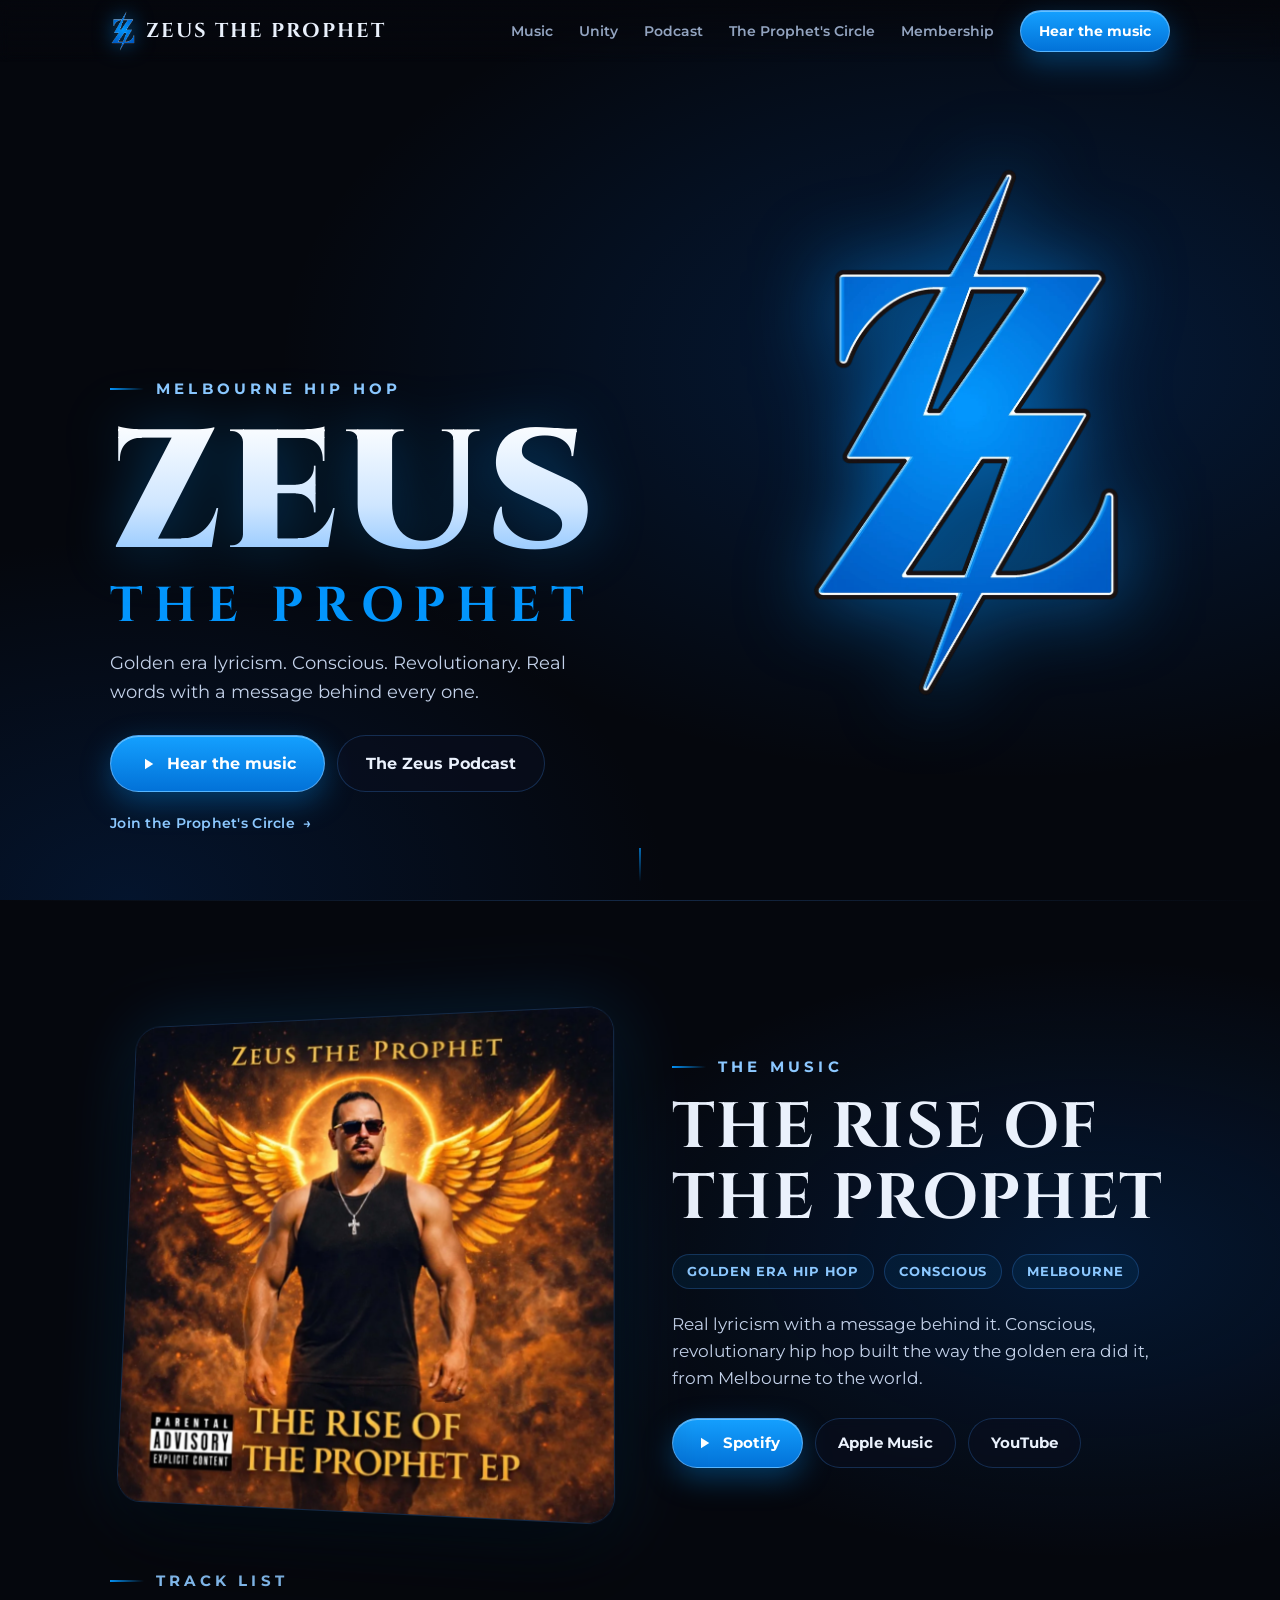
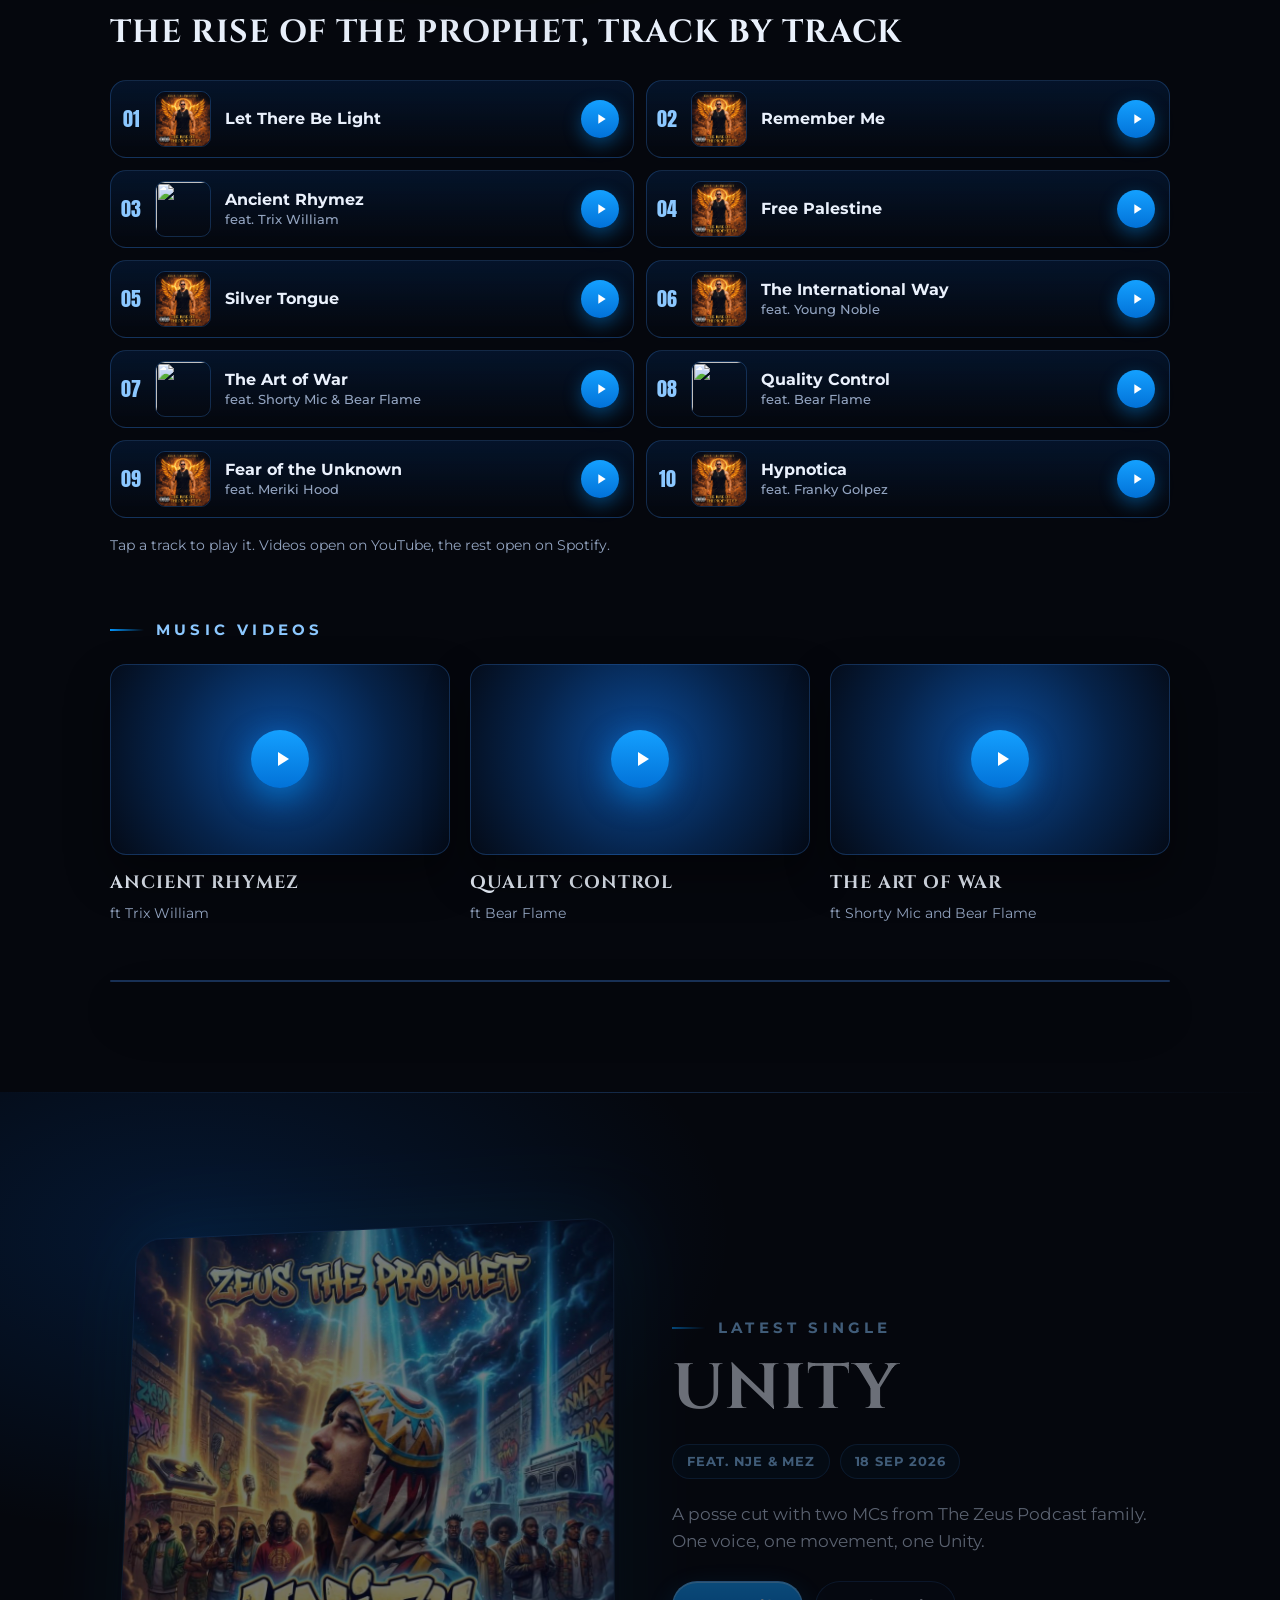
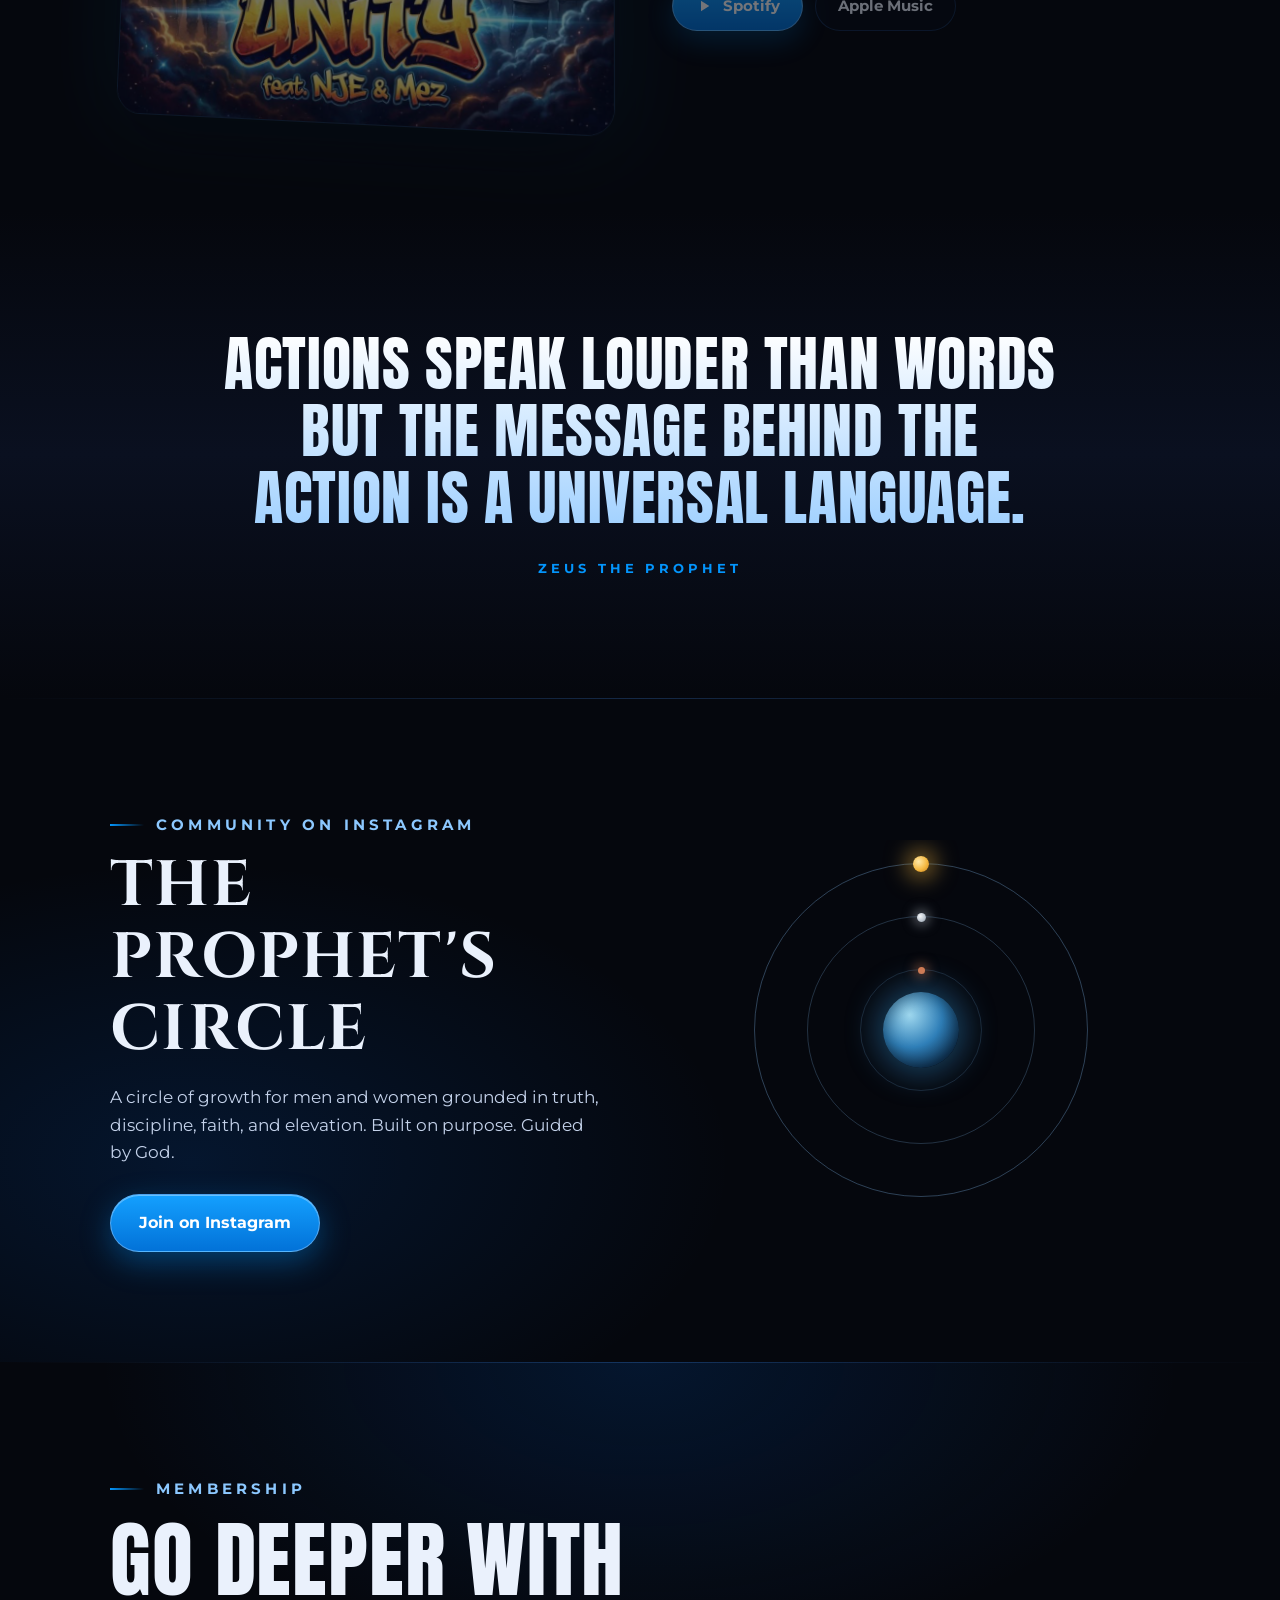
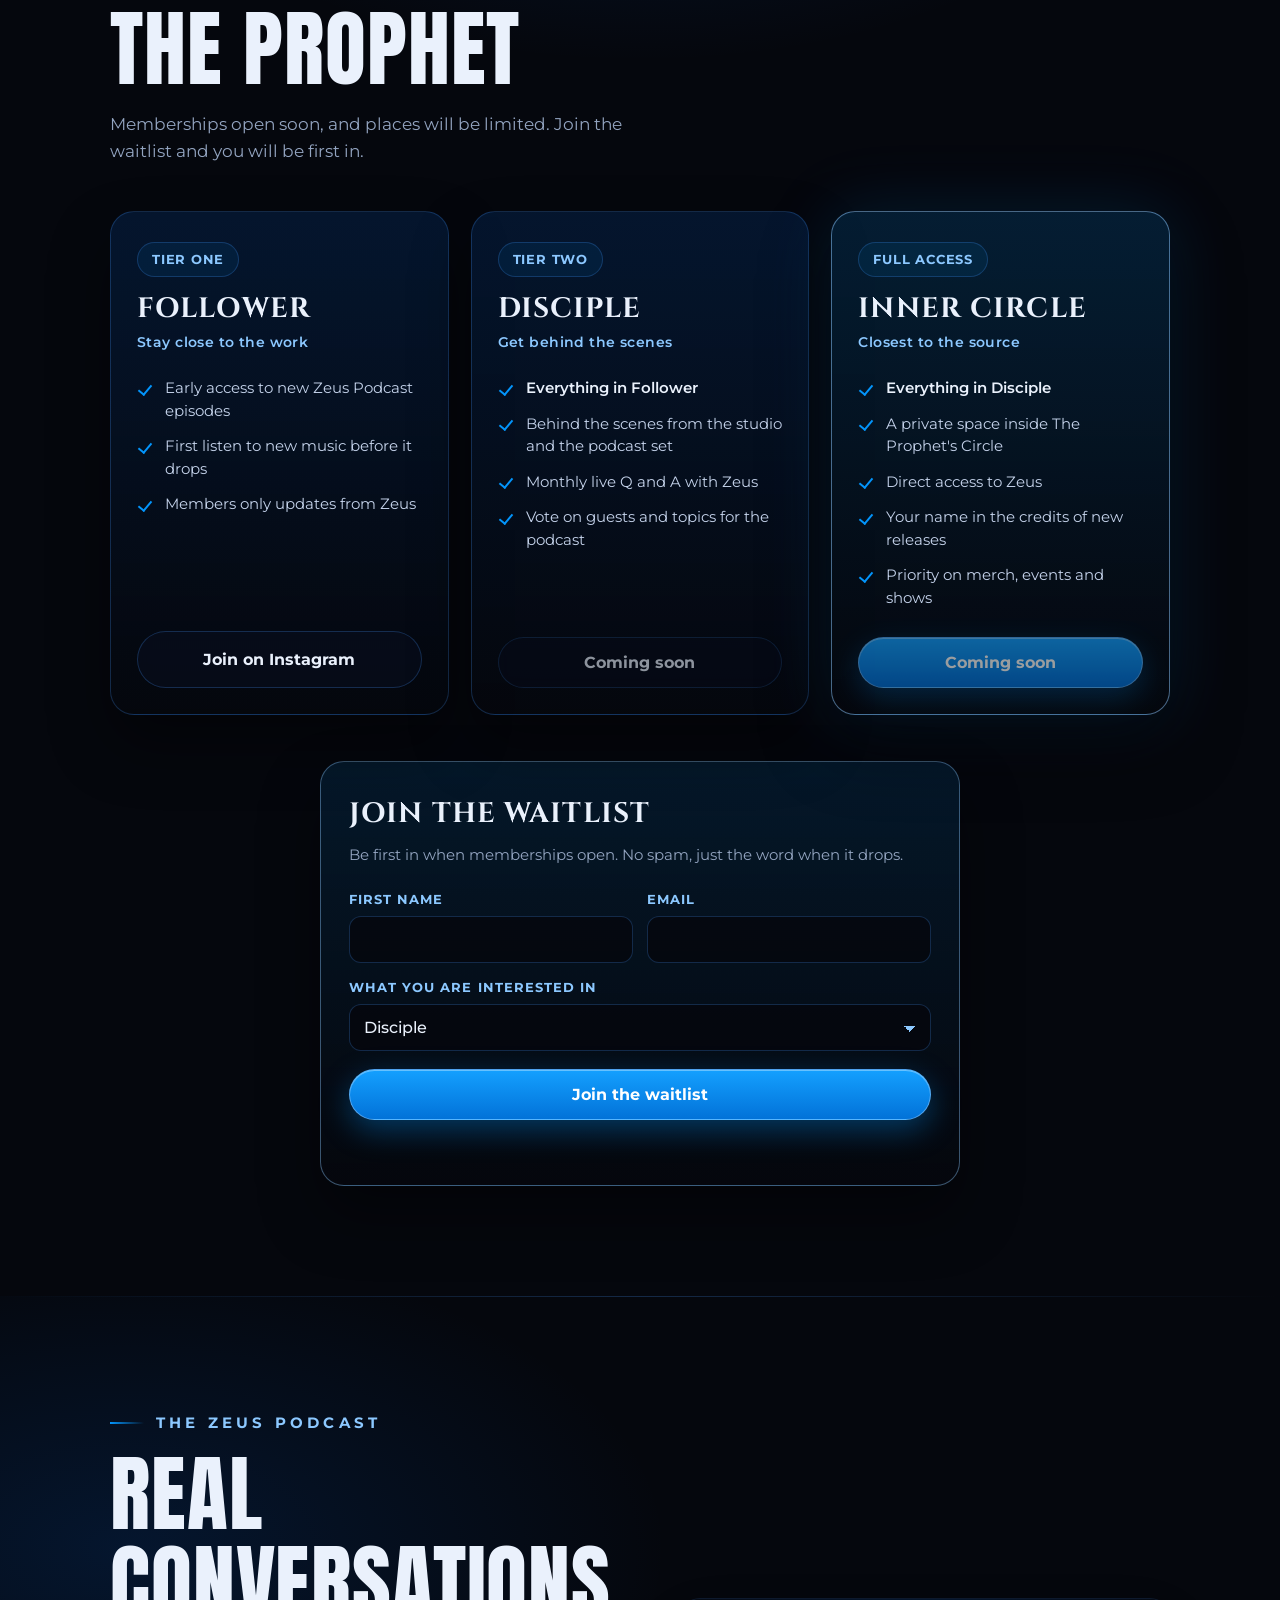
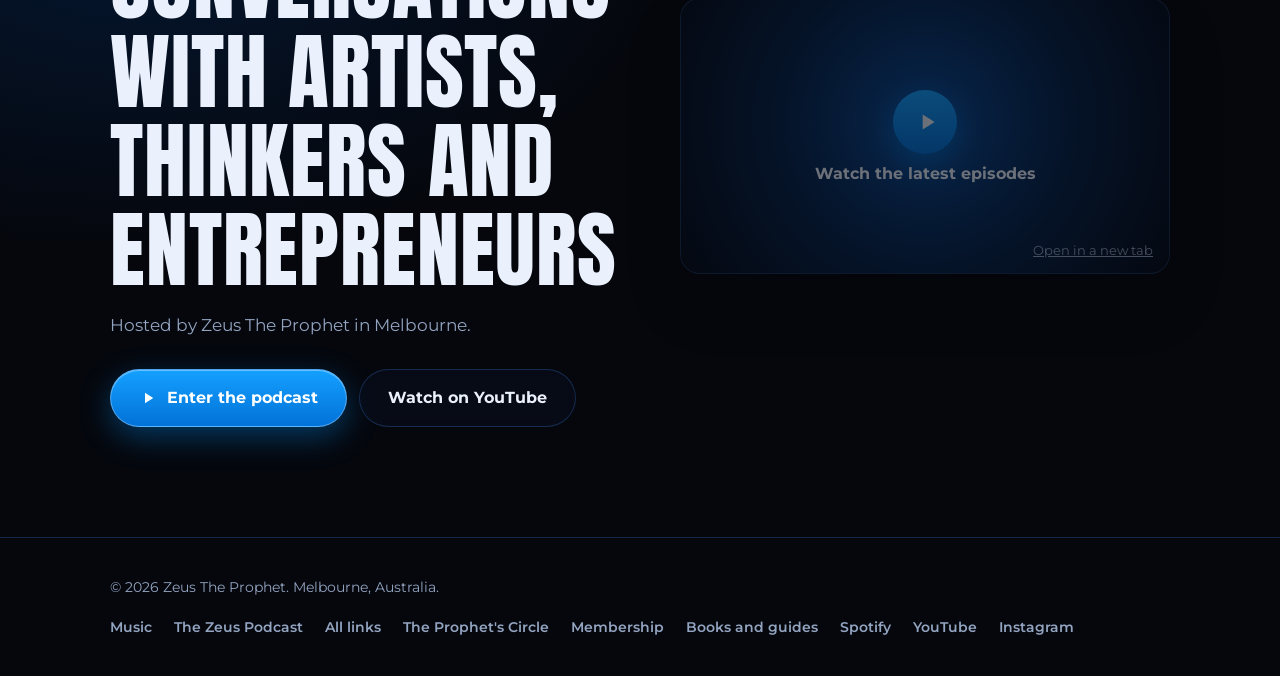
==== commit 0bf229d3: "Hear the music button now plays the EP: Spotify album player wired to play on click" ====
--- a/index.html
+++ b/index.html
@@ -218,11 +218,9 @@
         </a>
         </div>
       </div>
-      <div class="embed reveal">
-        <div class="fac" data-src="https://open.spotify.com/embed/artist/5orsEGpptFpSh7wBzyQkyI?utm_source=generator&amp;theme=0" data-title="Zeus The Prophet on Spotify" data-h="452">
-          <button type="button" class="fac-btn" aria-label="Play Zeus The Prophet on Spotify"><span class="fac-z" aria-hidden="true"></span><span class="fac-play" aria-hidden="true"><svg viewBox="0 0 24 24" fill="currentColor" aria-hidden="true"><path d="M8 5v14l11-7z"/></svg></span><span class="fac-t">Play Zeus The Prophet on Spotify</span></button>
-          <a class="fac-alt" href="https://open.spotify.com/artist/5orsEGpptFpSh7wBzyQkyI" target="_blank" rel="noopener">Open in a new tab</a>
-        </div>
+      <div class="embed reveal" id="player">
+        <div id="ep-embed" aria-label="The Rise of the Prophet EP player on Spotify"></div>
+        <noscript><p><a href="https://open.spotify.com/album/1mZxUo0ZcYoWHd3pQpCNiK" target="_blank" rel="noopener">Play The Rise of the Prophet on Spotify</a></p></noscript>
       </div>
     </div>
   </section>
@@ -494,5 +492,38 @@
   });
 })();
 </script>
+<script>
+(function(){
+  var controller = null, ready = false, wantPlay = false;
+  function tryPlay(){ if (ready && controller) { try { controller.play(); } catch(e){} } }
+  window.onSpotifyIframeApiReady = function(IFrameAPI){
+    var el = document.getElementById('ep-embed'); if (!el) return;
+    IFrameAPI.createController(el, { uri: 'spotify:album:1mZxUo0ZcYoWHd3pQpCNiK', width: '100%', height: '352' }, function(c){
+      controller = c; ready = true; if (wantPlay) tryPlay();
+    });
+  };
+  function playEP(){
+    var p = document.getElementById('player');
+    if (p) p.scrollIntoView({ behavior: 'smooth', block: 'center' });
+    if (ready) { tryPlay(); } else { wantPlay = true; setTimeout(tryPlay, 1500); }
+  }
+  document.querySelectorAll('a.hear').forEach(function(a){
+    a.addEventListener('click', function(e){ e.preventDefault(); playEP(); });
+  });
+  setTimeout(function(){
+    var el = document.getElementById('ep-embed');
+    if (!ready && el && !el.querySelector('iframe')) {
+      var i = document.createElement('iframe');
+      i.src = 'https://open.spotify.com/embed/album/1mZxUo0ZcYoWHd3pQpCNiK?utm_source=generator&theme=0';
+      i.title = 'The Rise of the Prophet on Spotify';
+      i.width = '100%'; i.height = '352';
+      i.setAttribute('allow', 'autoplay; clipboard-write; encrypted-media; fullscreen; picture-in-picture');
+      i.setAttribute('loading', 'lazy');
+      el.appendChild(i);
+    }
+  }, 5000);
+})();
+</script>
+<script src="https://open.spotify.com/embed/iframe-api/v1" async></script>
 </body>
 </html>
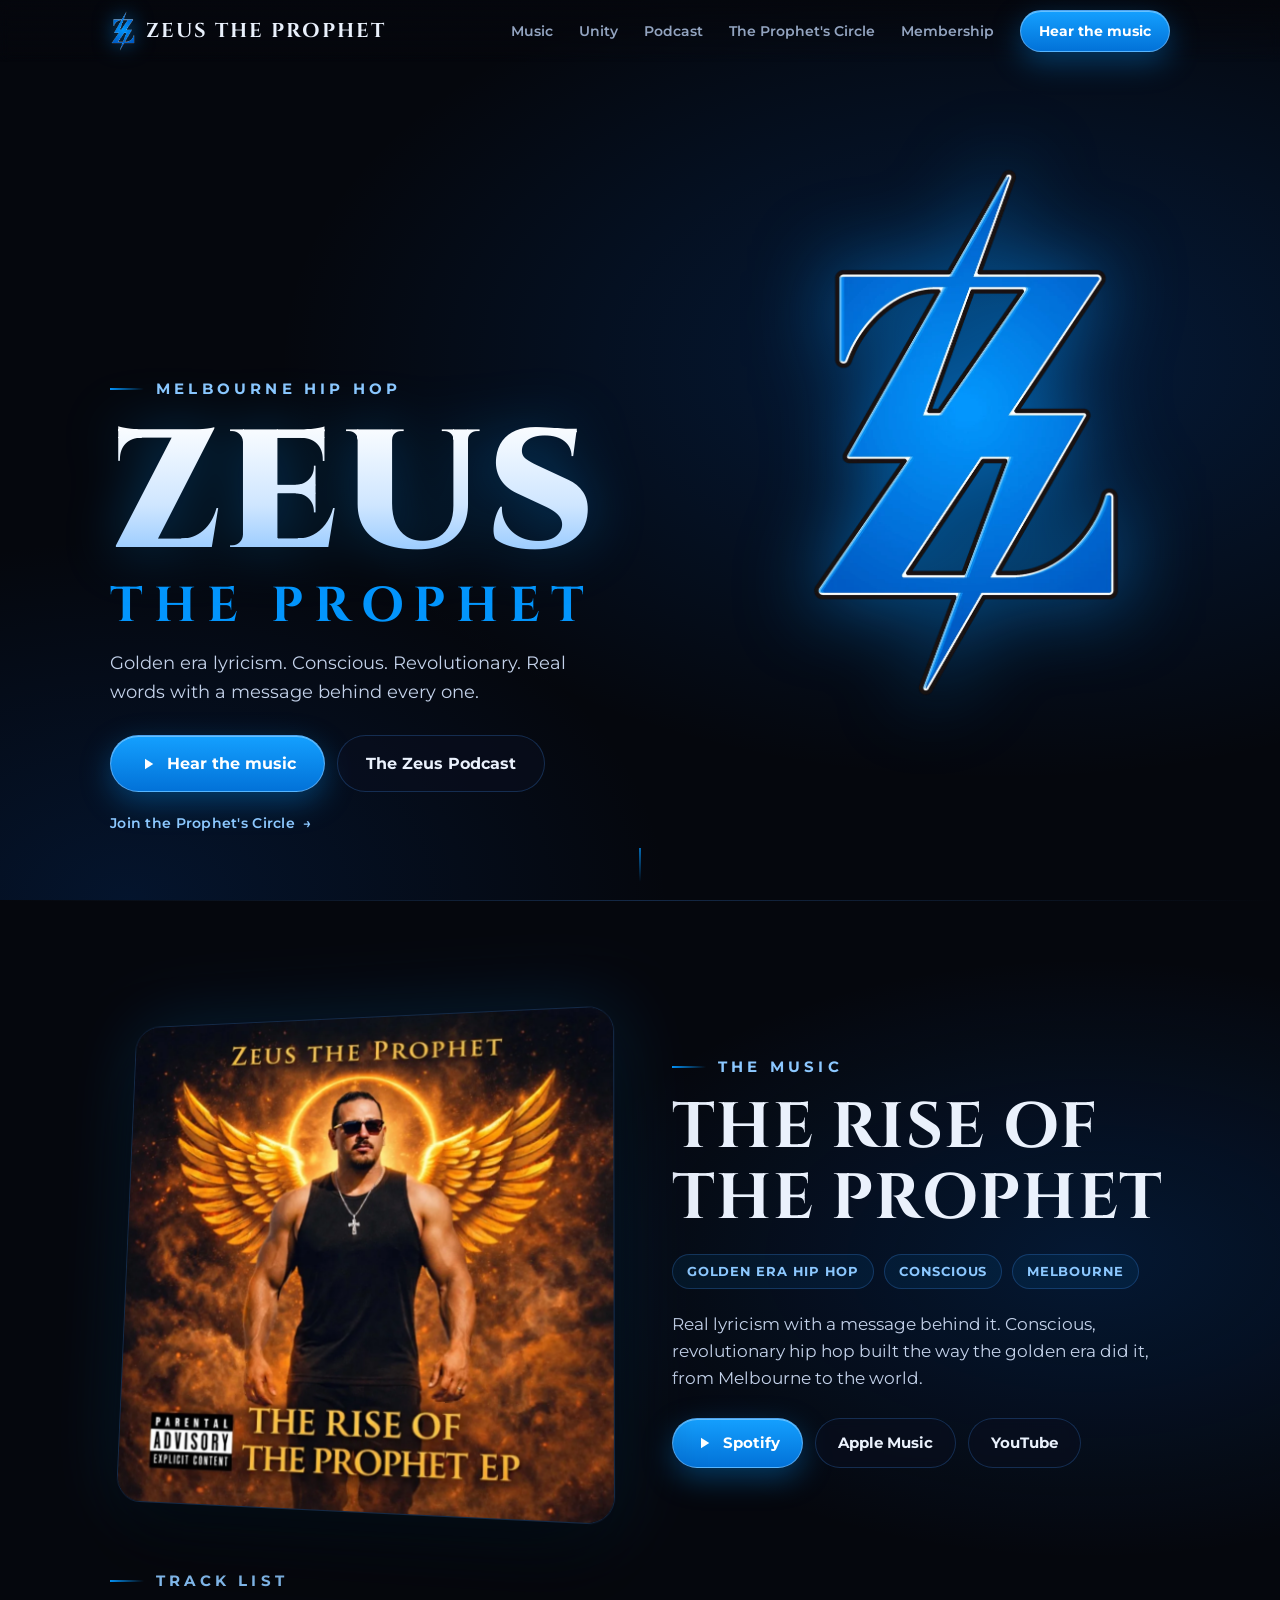
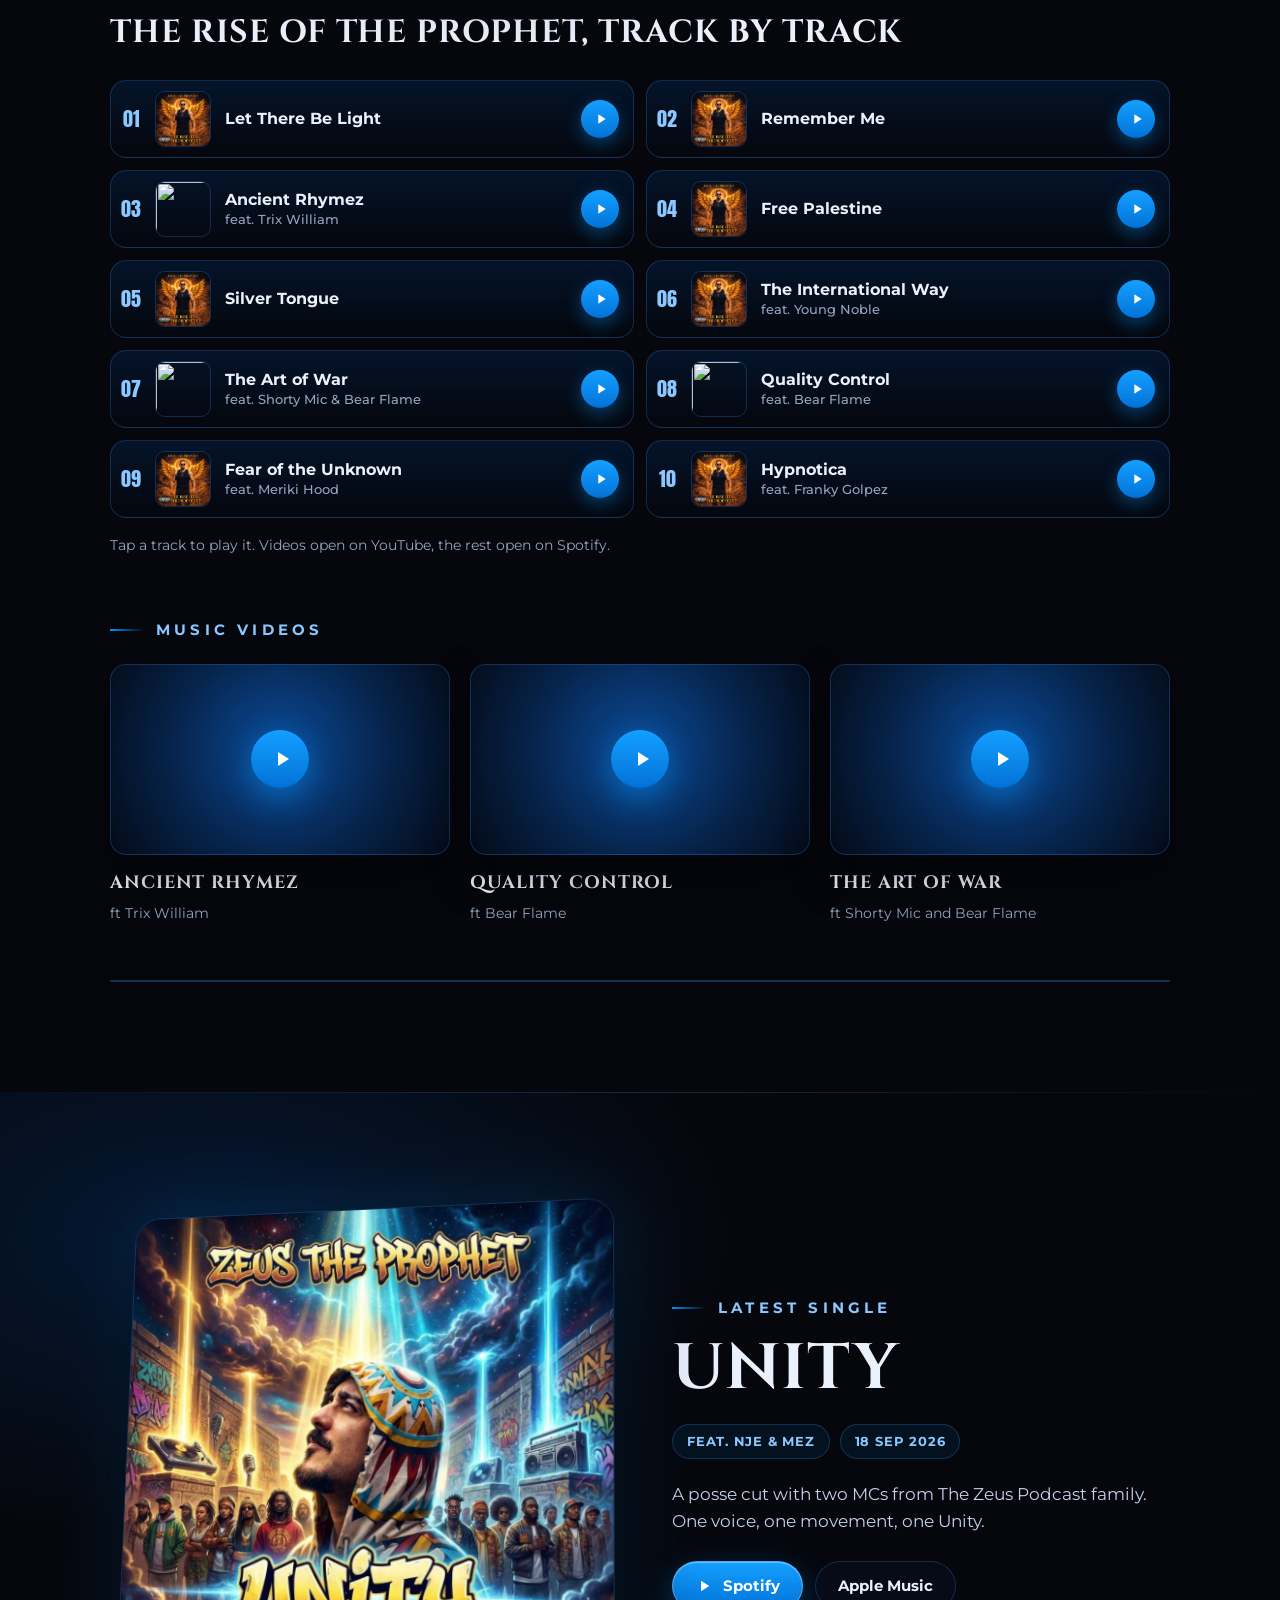
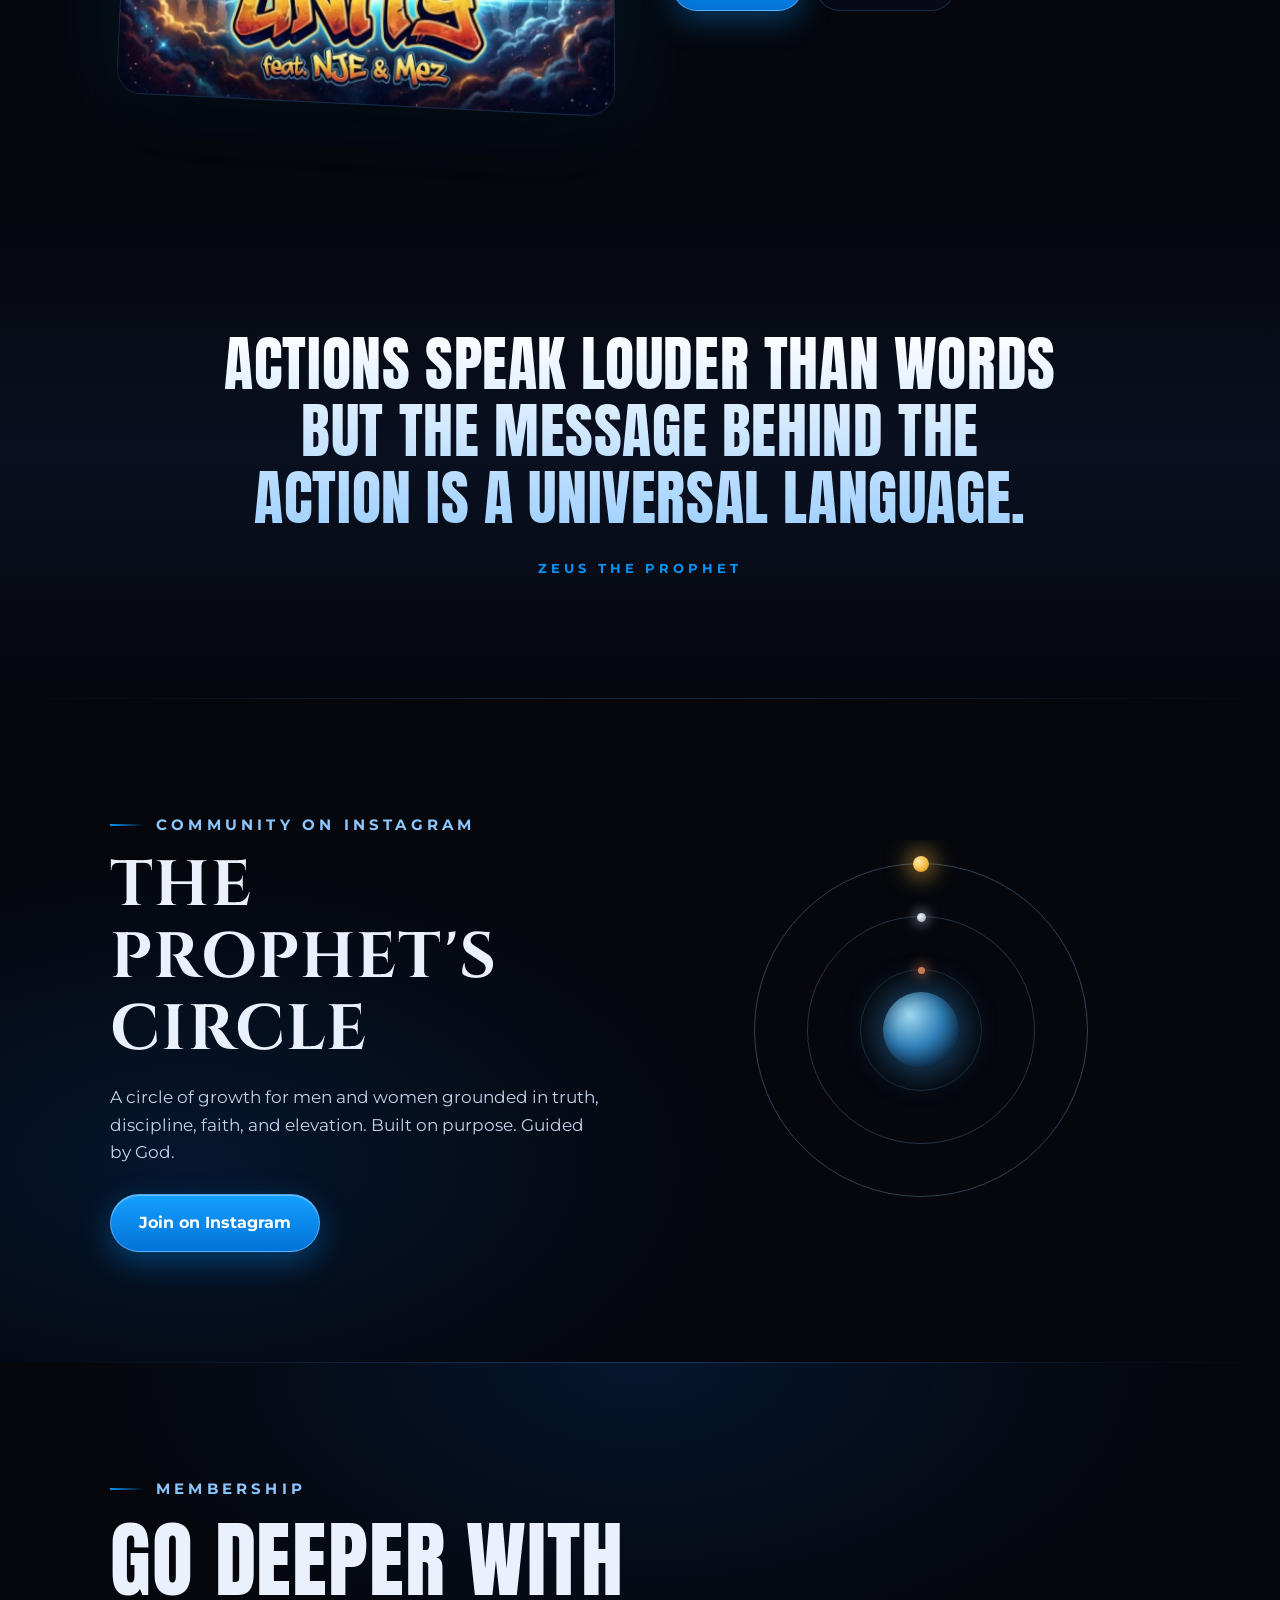
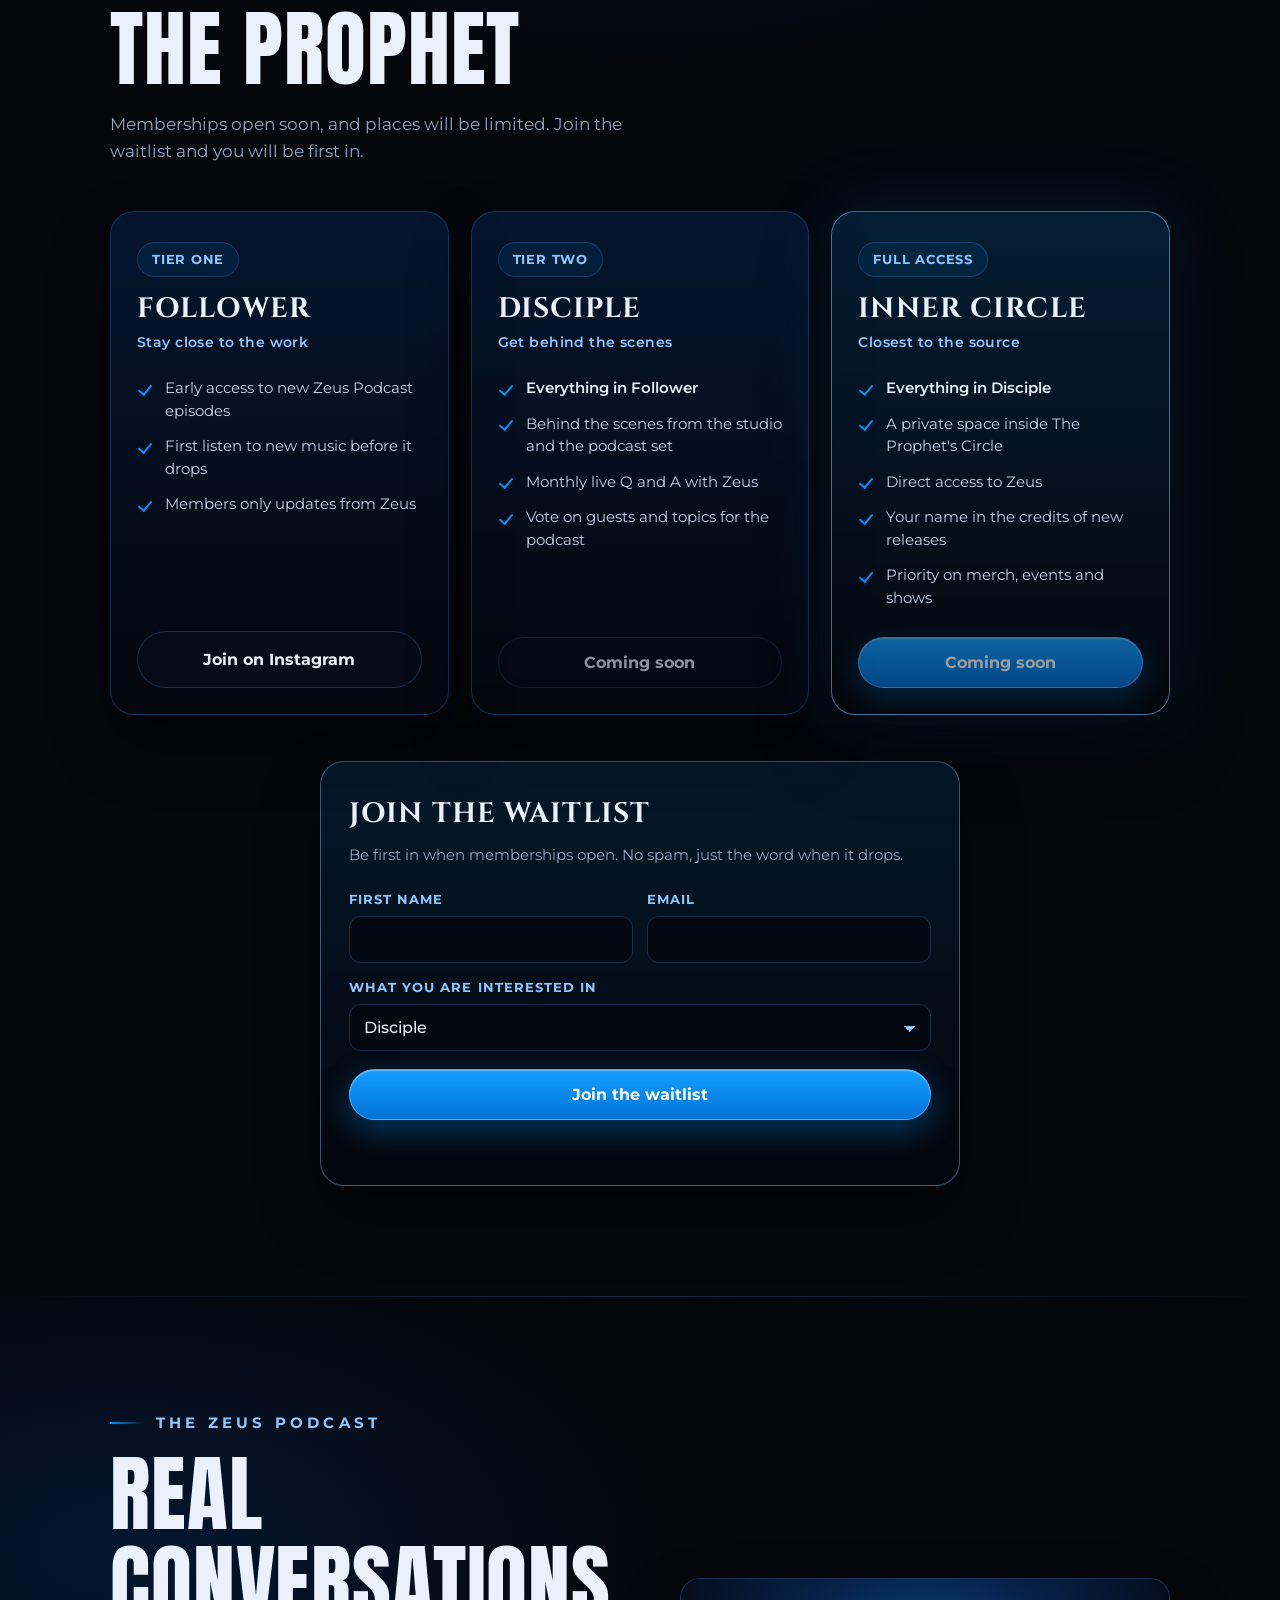
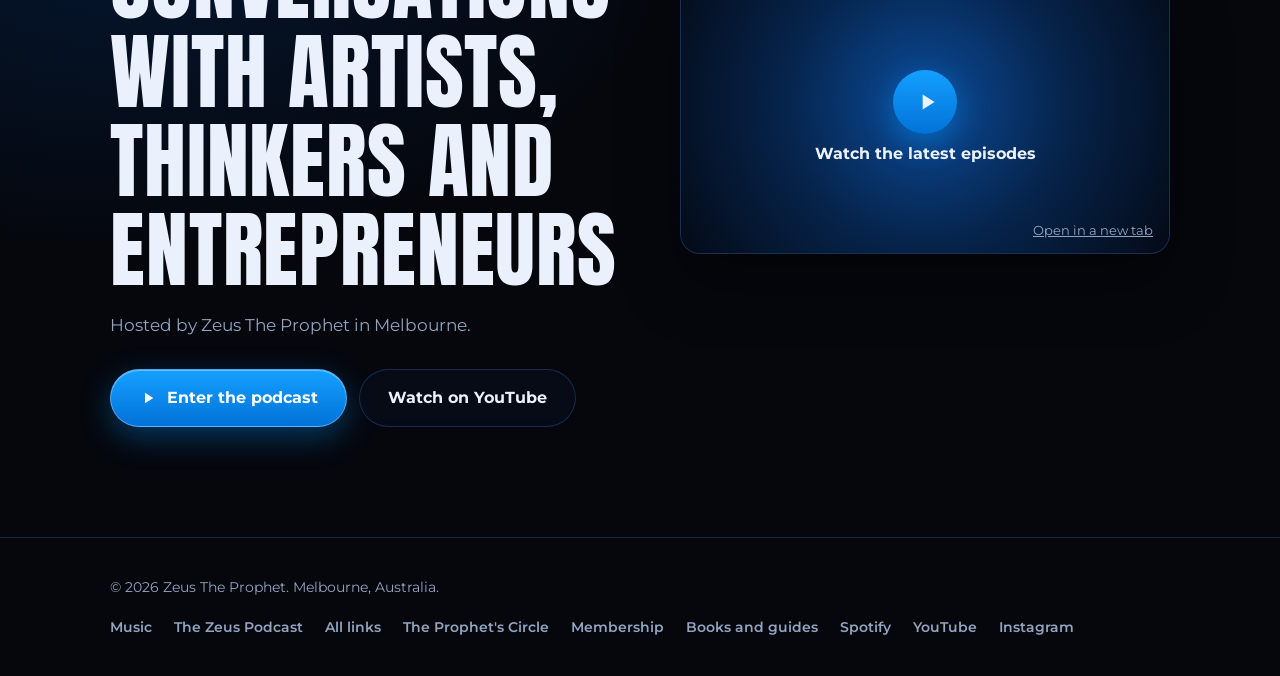
==== commit 64130dcd: "Add The Prophet's AI Assistant web widget" ====
--- a/index.html
+++ b/index.html
@@ -525,5 +525,21 @@
 })();
 </script>
 <script src="https://open.spotify.com/embed/iframe-api/v1" async></script>
+<!-- Prophet Assistant (Vapi web widget) — staging build 28 Nov 2026, not deployed -->
+<script src="https://unpkg.com/@vapi-ai/client-sdk-react/dist/embed/widget.umd.js" async type="text/javascript"></script>
+<vapi-widget
+  public-key="96455fe9-7bf5-4b5d-8993-3a8f022c2645"
+  assistant-id="020b370a-a024-4cd3-b1e5-25da22267af8"
+  mode="hybrid"
+  theme="dark"
+  position="bottom-right"
+  radius="large"
+  base-color="#05070d"
+  accent-color="#F3D58A"
+  button-base-color="#0070E0"
+  button-accent-color="#FFFFFF"
+  main-label="The Prophet's AI Assistant"
+  empty-chat-message="Welcome. Ask me anything about the music, The Zeus Podcast, the books or the tour."
+></vapi-widget>
 </body>
 </html>
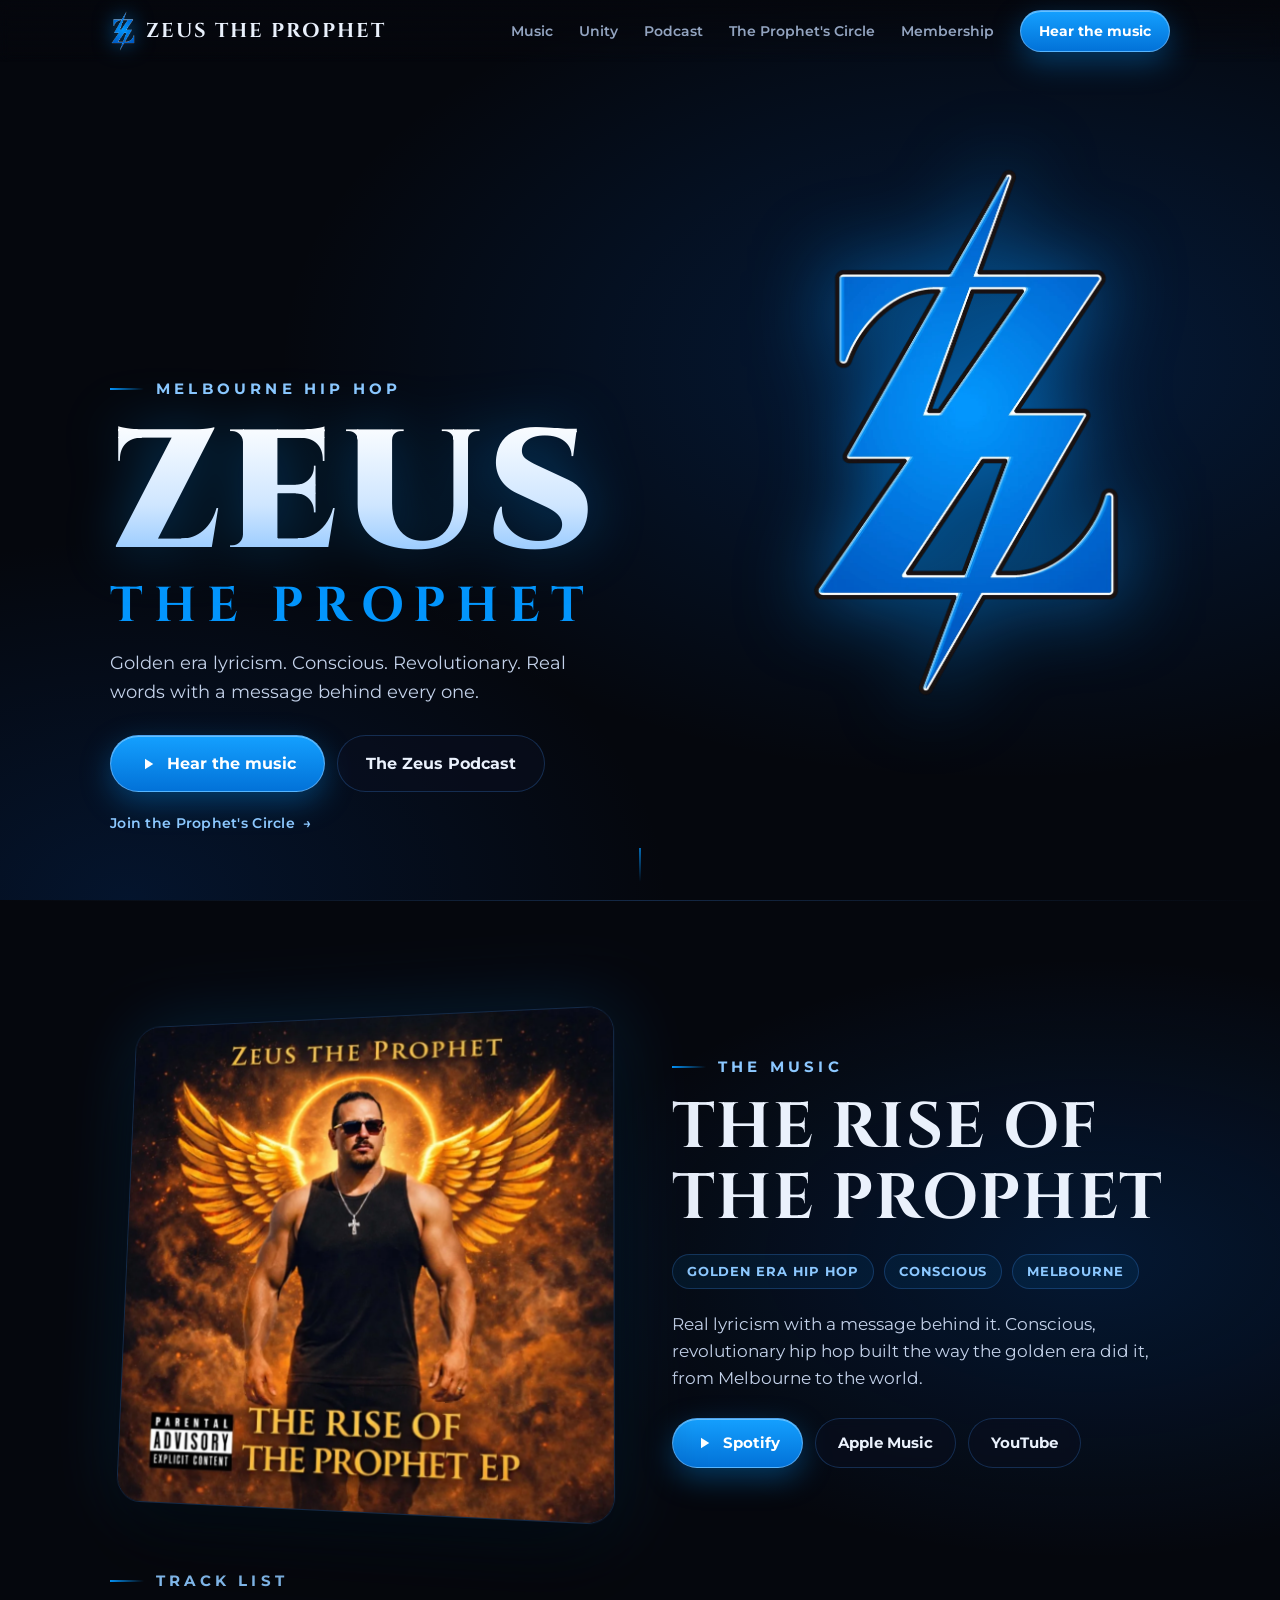
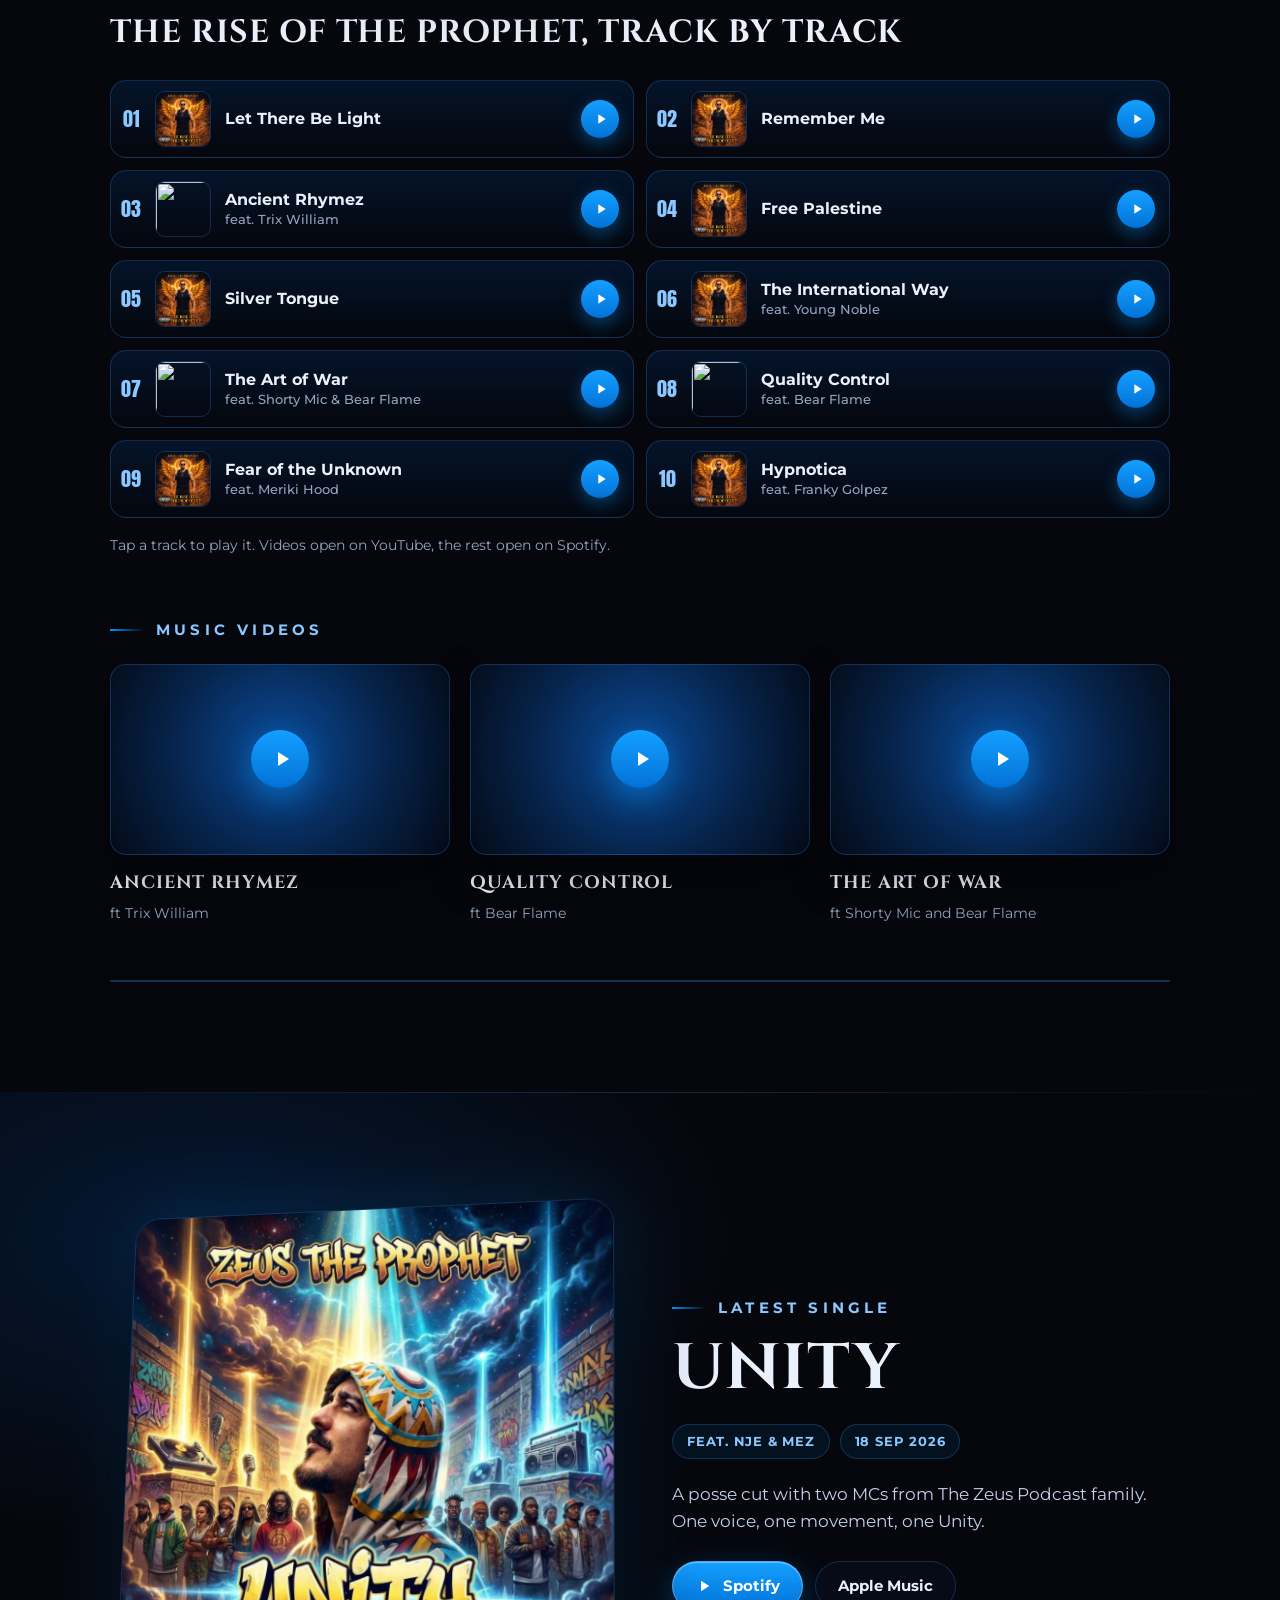
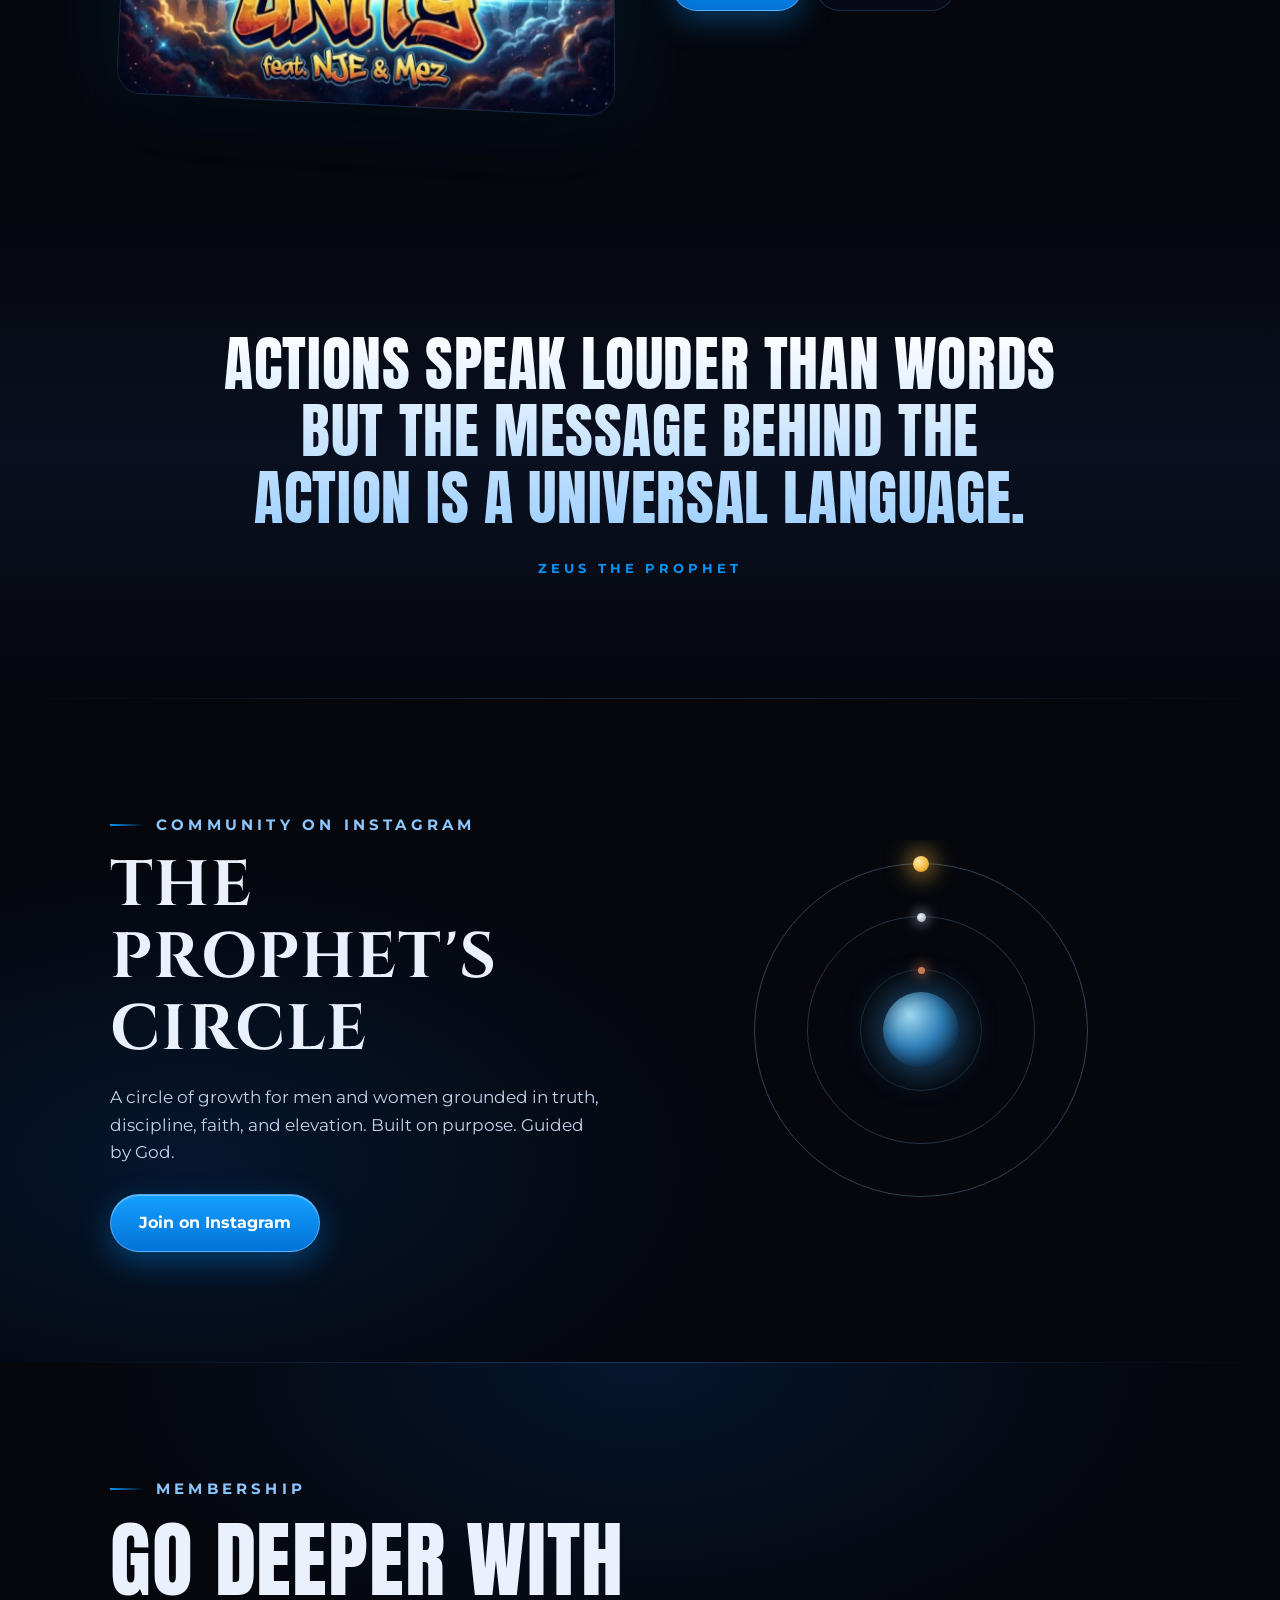
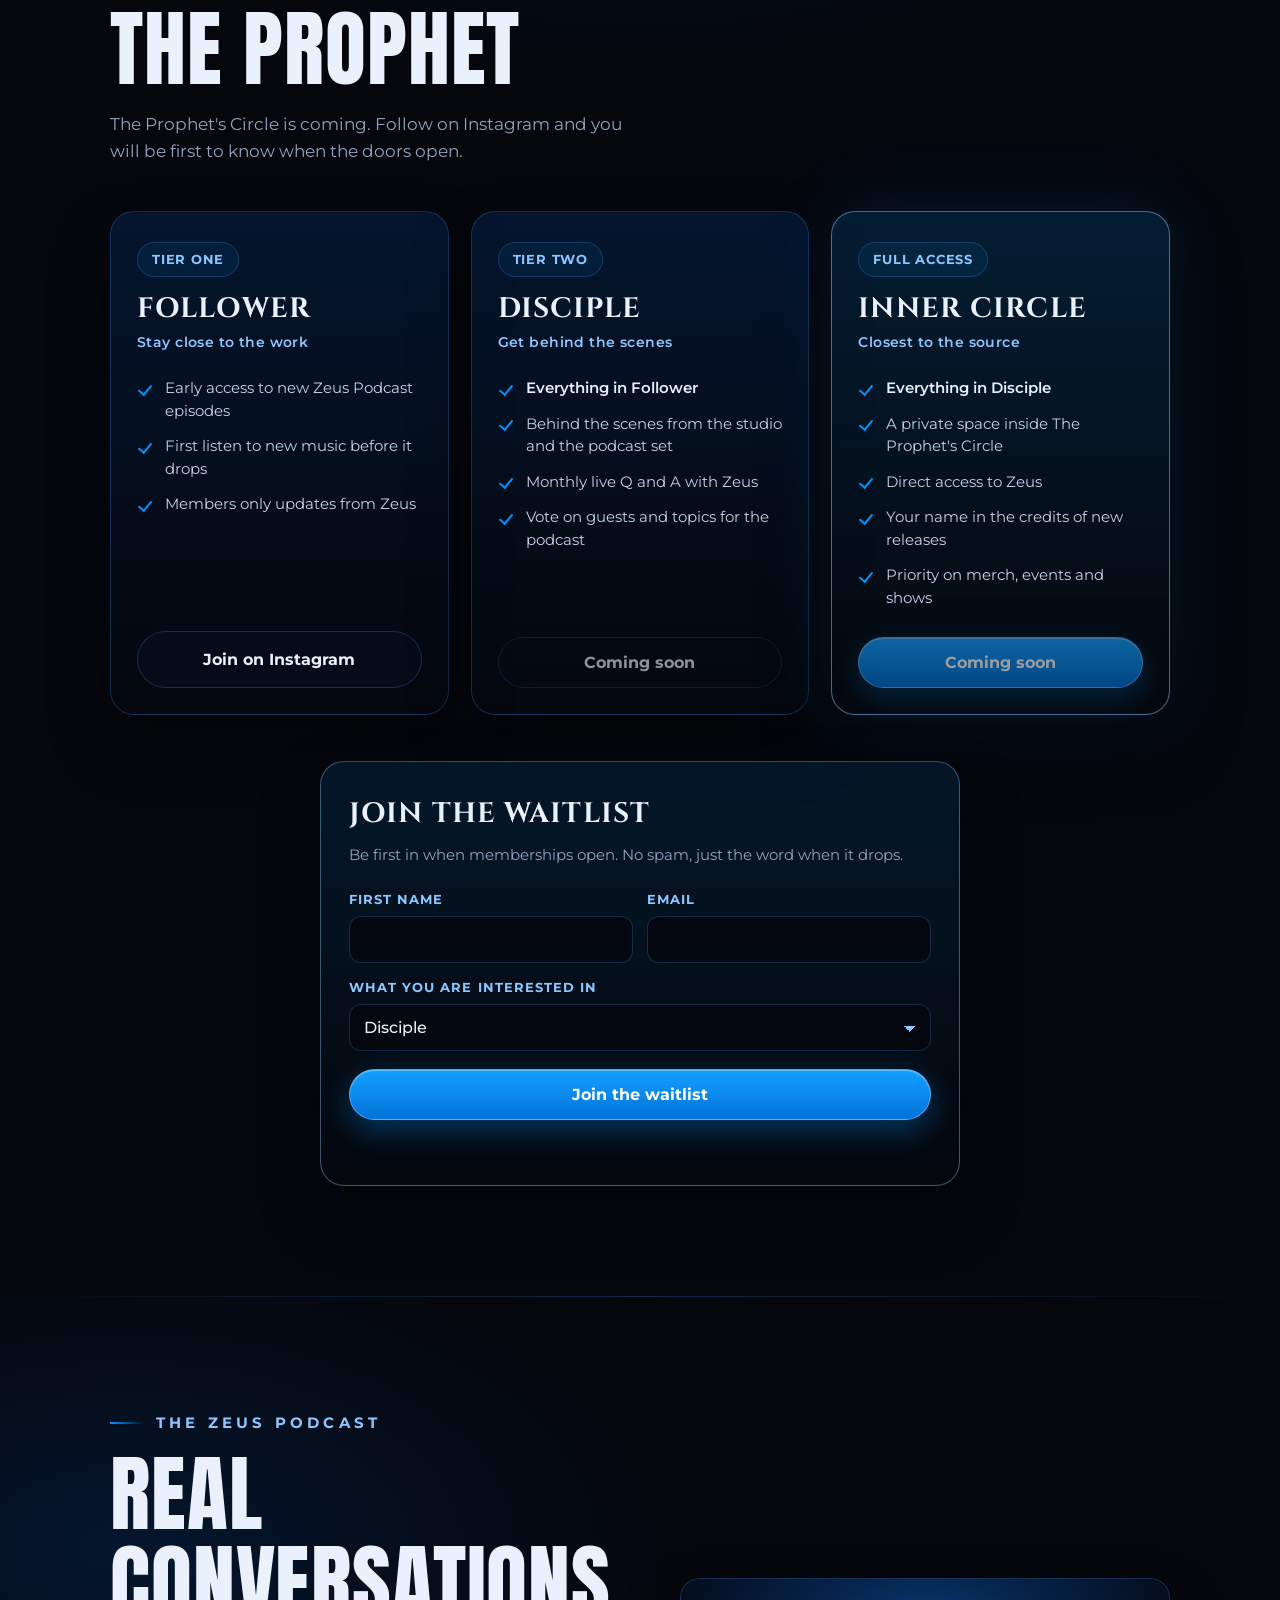
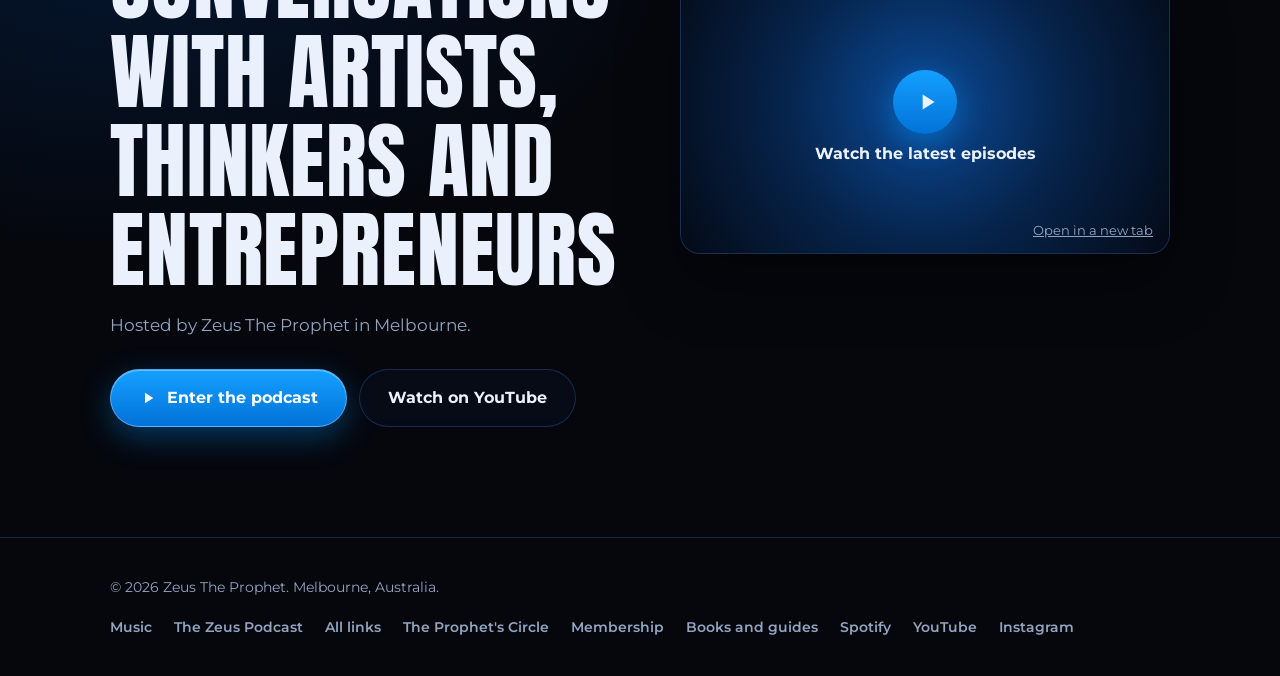
==== commit 04658074: "Audit fix: Unity links-page anchor to track URL; remove waitlist promise from Circle copy" ====
--- a/index.html
+++ b/index.html
@@ -273,7 +273,7 @@
       <div class="head reveal">
         <span class="eyebrow">Membership</span>
         <h2>Go deeper with the Prophet</h2>
-        <p class="sub">Memberships open soon, and places will be limited. Join the waitlist and you will be first in.</p>
+        <p class="sub">The Prophet's Circle is coming. Follow on Instagram and you will be first to know when the doors open.</p>
       </div>
       <div class="tiers reveal">
         <article class="tier">
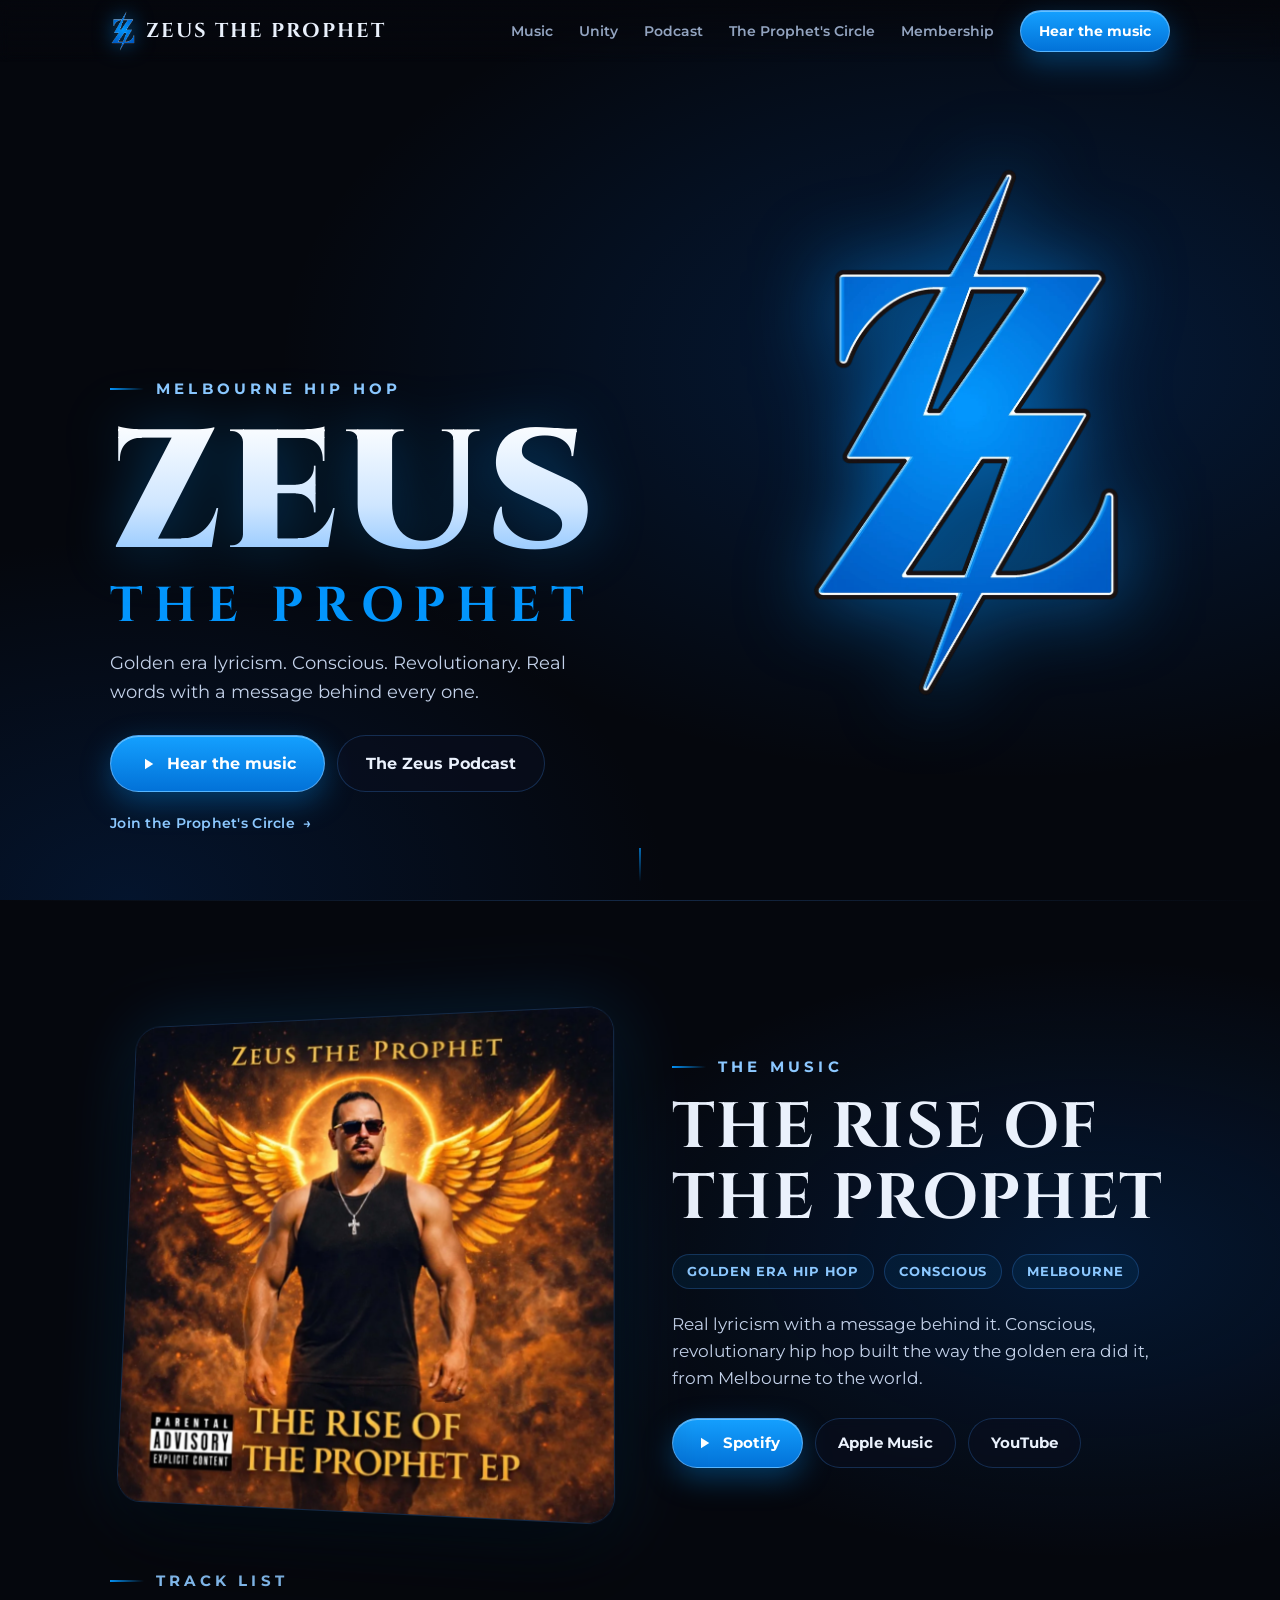
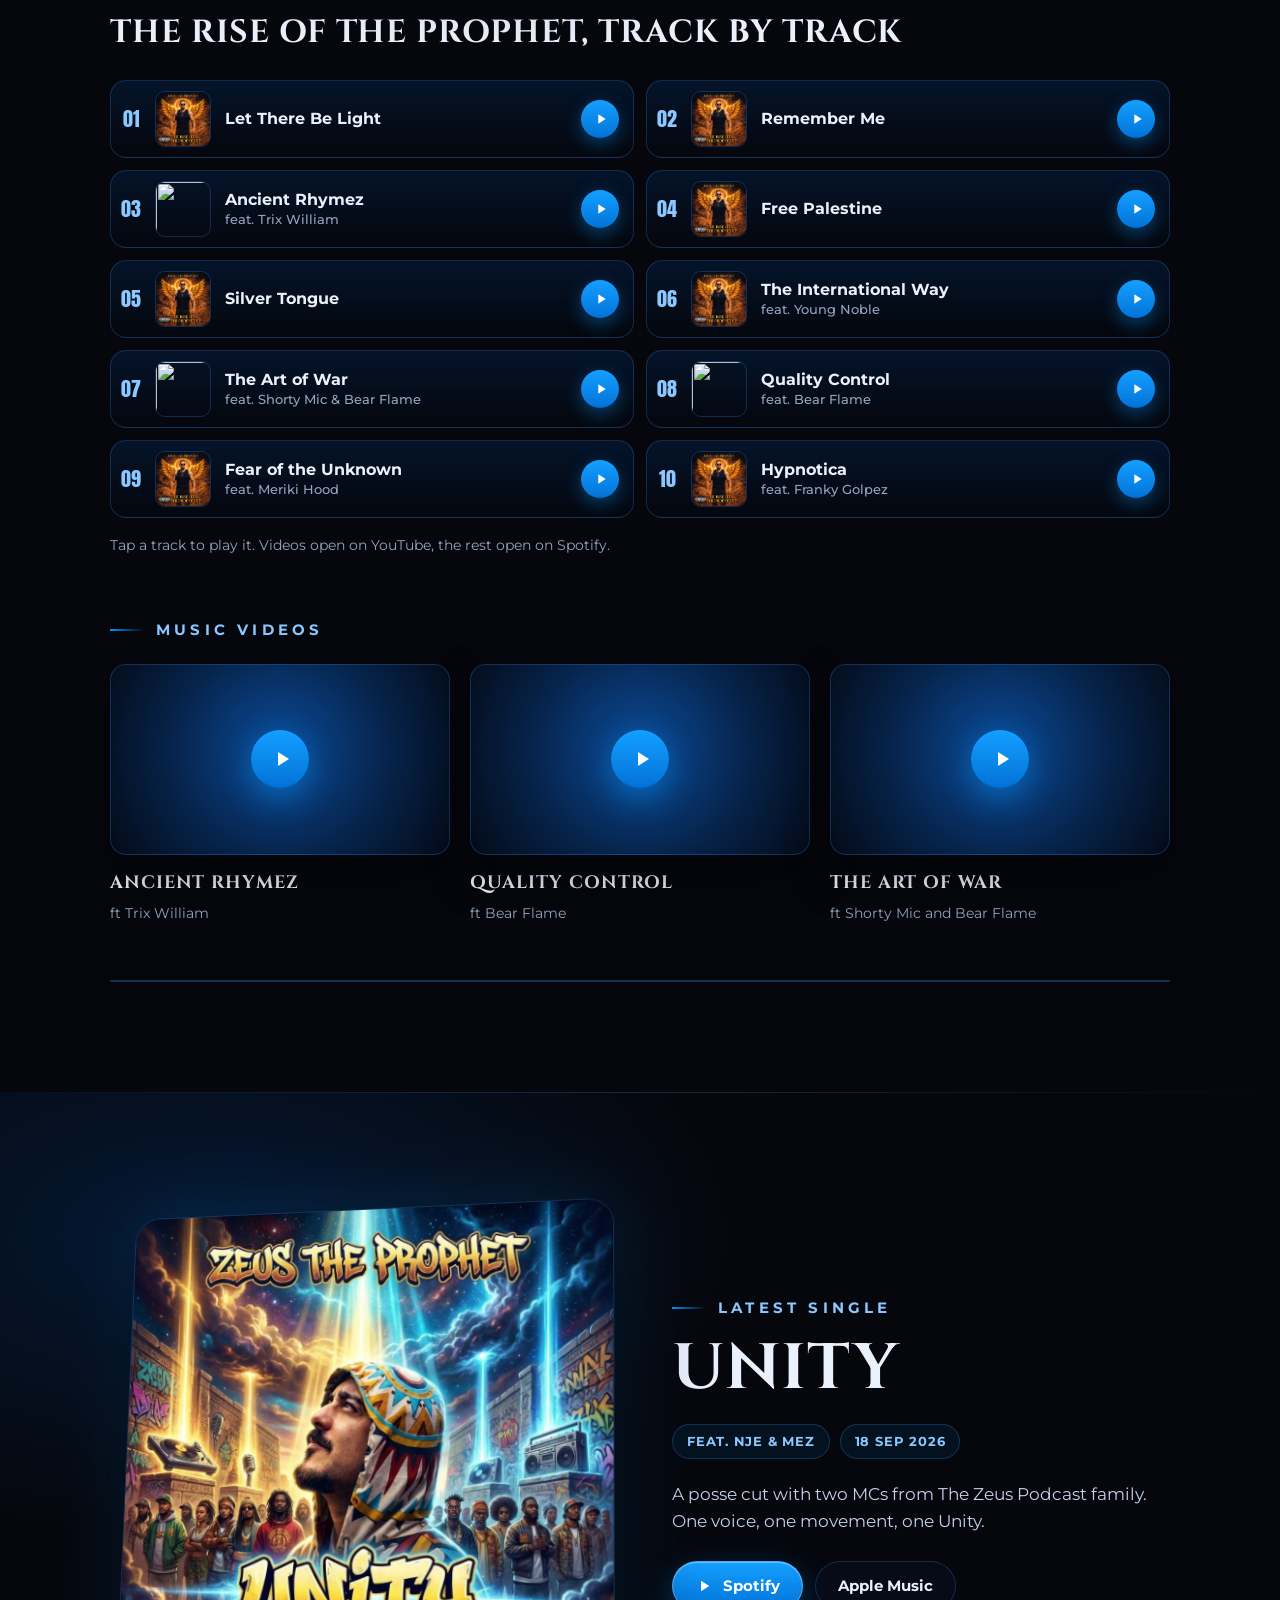
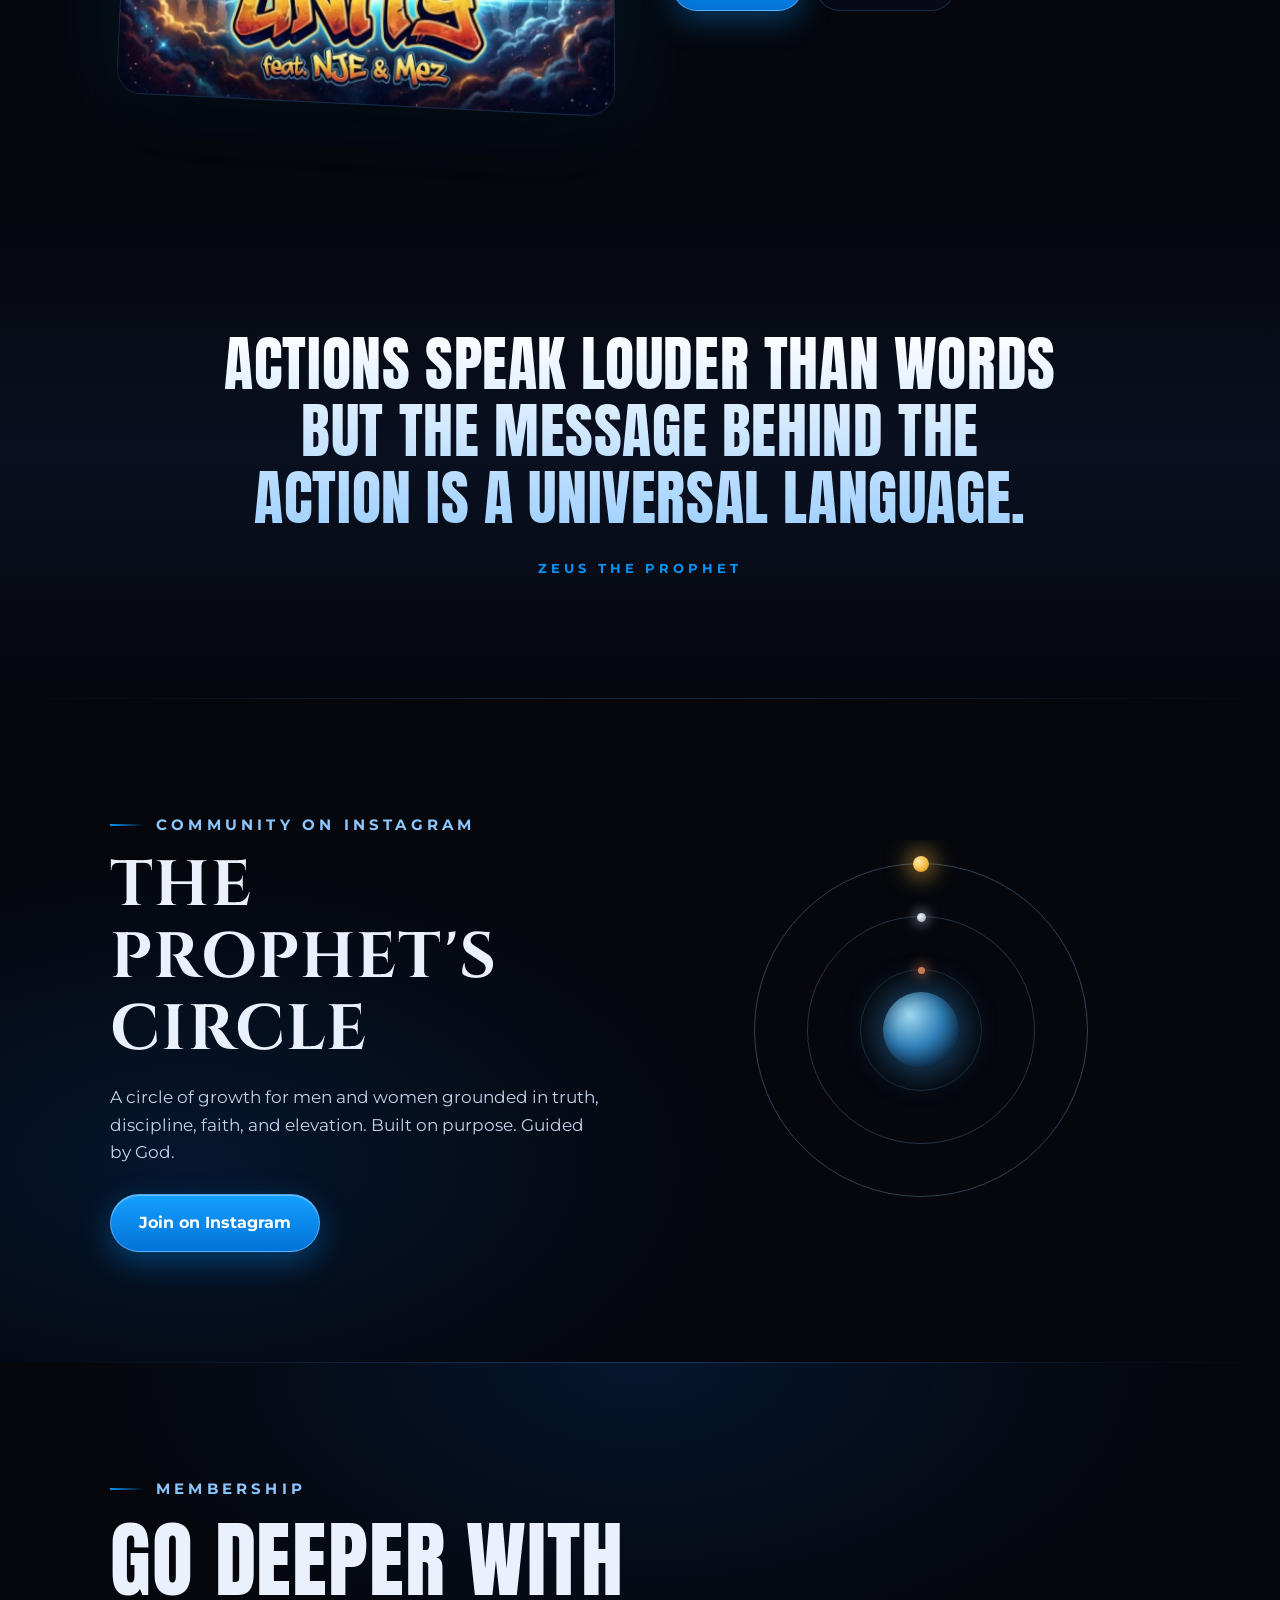
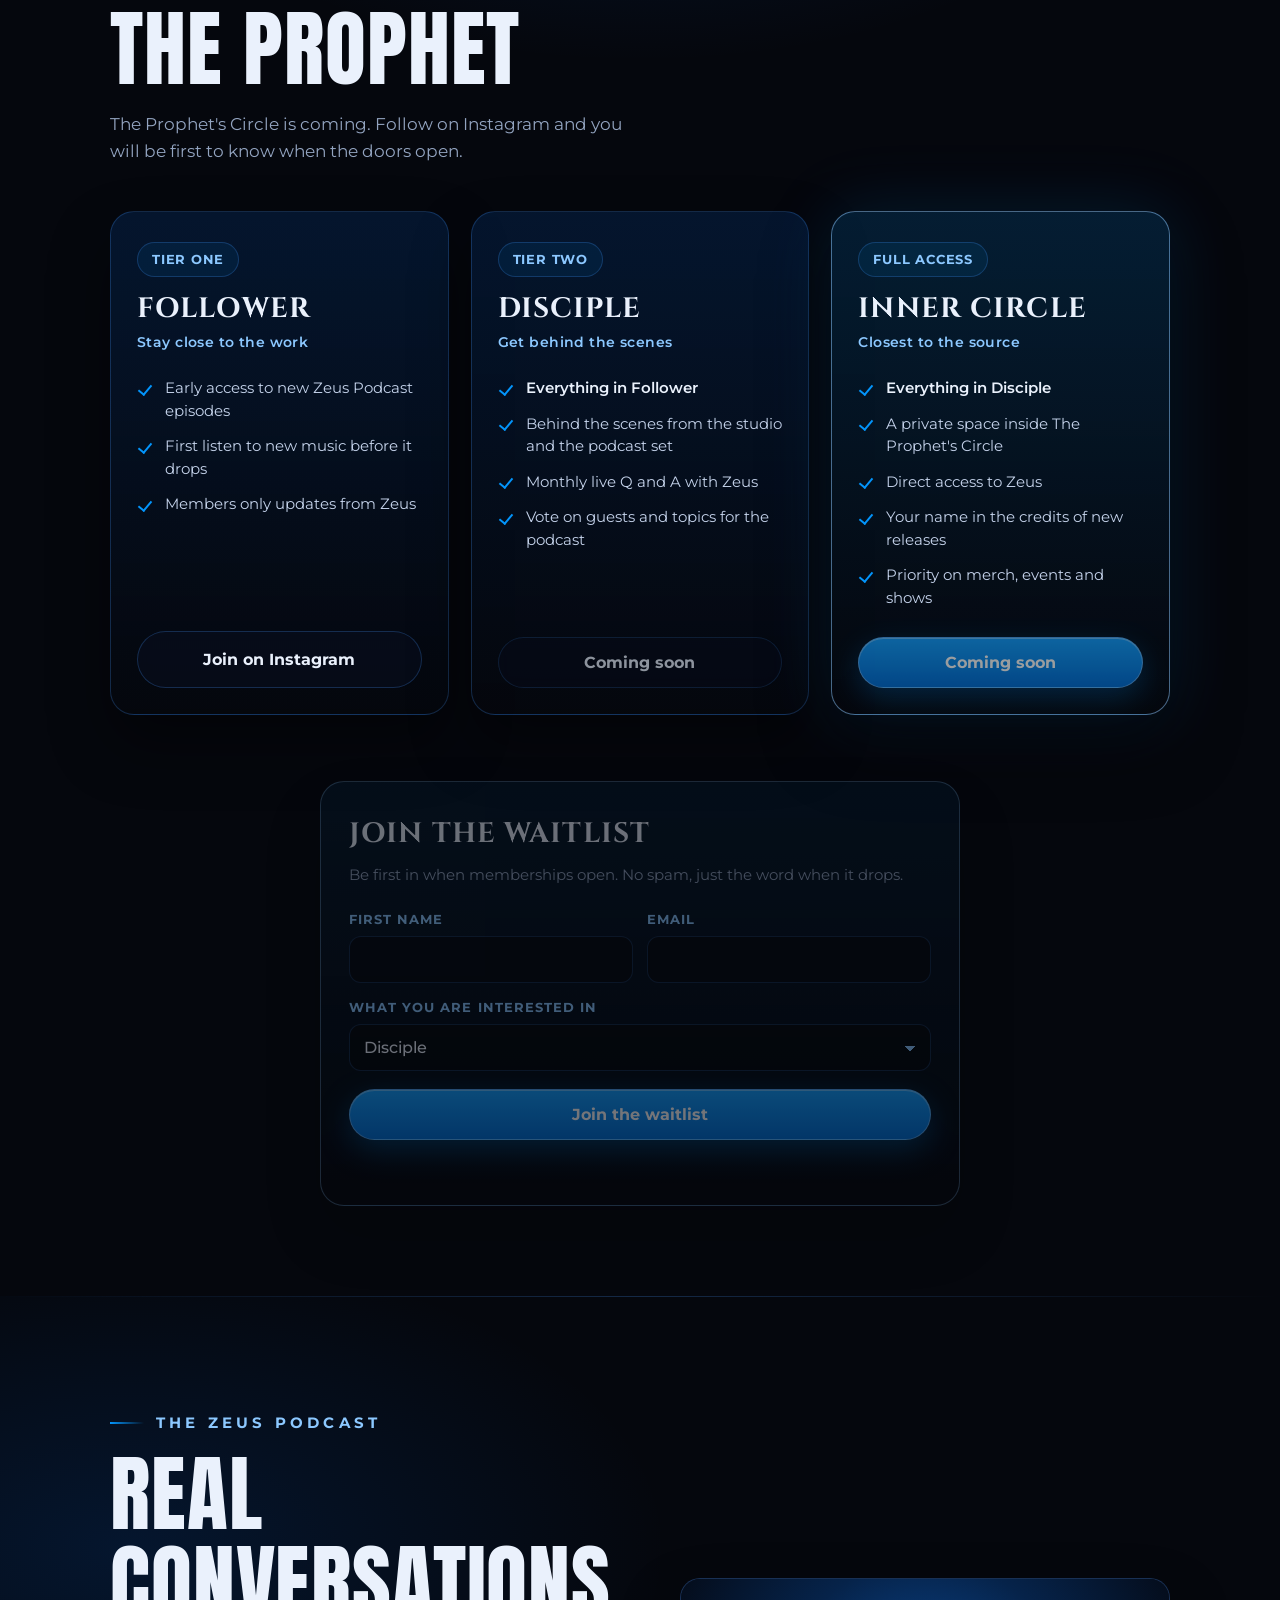
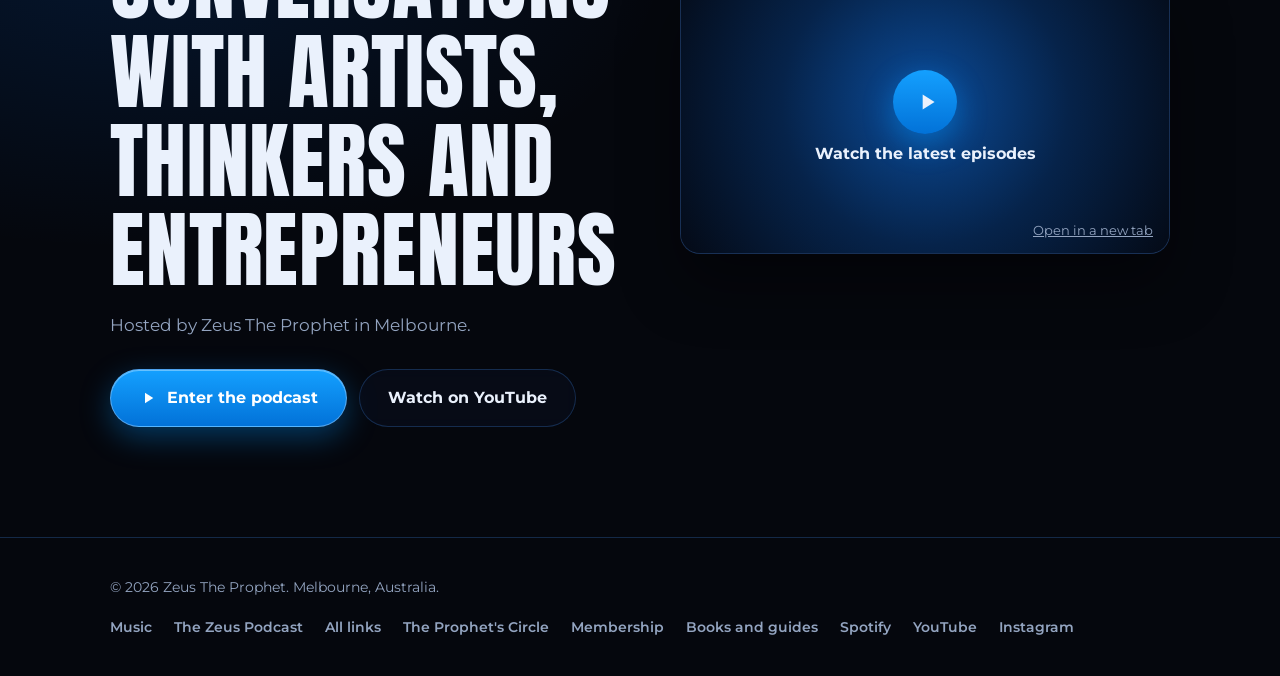
==== commit f2a74aee: "Wire Prophet's Circle waitlist form to Inbox King /api/waitlist endpoint; hide honeypot field from v" ====
--- a/index.html
+++ b/index.html
@@ -317,7 +317,7 @@
       <div class="wl reveal" id="waitlist">
         <h3>Join the waitlist</h3>
         <p class="s">Be first in when memberships open. No spam, just the word when it drops.</p>
-        <form id="wl-form" novalidate>
+        <form id="wl-form" method="post" action="https://zeustheprophet.com/api/waitlist" novalidate>
           <label>First name<input name="name" autocomplete="given-name" maxlength="100" required></label>
           <label>Email<input name="email" type="email" autocomplete="email" maxlength="200" required></label>
           <label class="full">What you are interested in
@@ -327,7 +327,7 @@
               <option>Not sure yet</option>
             </select>
           </label>
-          <div class="hp" aria-hidden="true"><label>Leave this empty<input name="website" tabindex="-1" autocomplete="off"></label></div>
+          <div class="hp" aria-hidden="true" style="position:absolute;left:-9999px;top:auto;width:1px;height:1px;overflow:hidden"><label>Leave this empty<input name="website" tabindex="-1" autocomplete="off"></label></div>
           <button class="btn" type="submit">Join the waitlist</button>
           <p class="msg" id="wl-msg" role="status" aria-live="polite"></p>
         </form>
@@ -422,23 +422,37 @@
 (function(){
   var form = document.getElementById('wl-form'); if (!form) return;
   var sel = document.getElementById('wl-tier'), msg = document.getElementById('wl-msg'), btn = form.querySelector('button');
+  var nameEl = form.querySelector('input[name="name"]'), emailEl = form.querySelector('input[name="email"]'), hpEl = form.querySelector('input[name="website"]');
   function say(t, cls){ msg.className = 'msg ' + (cls||''); msg.innerHTML = t; }
   form.addEventListener('submit', function(e){
     e.preventDefault();
-    var name = form.name.value.trim(), email = form.email.value.trim();
-    if (!name) { say('Please add your first name.', 'err'); form.name.focus(); return; }
-    if (!/^[^\s@]+@[^\s@]+\.[^\s@]+$/.test(email)) { say('Please check your email address.', 'err'); form.email.focus(); return; }
-    /* No form backend exists on this static site: the old code posted to
-       /api/waitlist, which does not exist on GitHub Pages, so every
-       submission failed. Until a backend is chosen, open the visitor's
-       email app addressed to the same address the I.Quality Online
-       waitlist uses, with the details prefilled. Nothing is sent silently. */
-    if (form.website.value) { say('Thanks, ' + name.replace(/[<>&"]/g,'') + '. We will be in touch.', 'ok'); form.reset(); return; }
-    var subject = encodeURIComponent('The Prophet\'s Circle waitlist');
-    var body = encodeURIComponent('Name: ' + name + '\nEmail: ' + email + '\nInterested in: ' + sel.value);
-    window.location.href = 'mailto:admin@iqualityonline.com?subject=' + subject + '&body=' + body;
-    say('Your email app should open with your waitlist details filled in. Just press send, and you are on the list, ' + name.replace(/[<>&"]/g,'') + '. If it did not open, message us on <a href="https://www.instagram.com/theprophetscircle/" target="_blank" rel="noopener">the Prophet\'s Circle</a> and we will add you.', 'ok');
-    form.reset();
+    var name = nameEl.value.trim(), email = emailEl.value.trim();
+    if (!name) { say('Please add your first name.', 'err'); nameEl.focus(); return; }
+    if (!/^[^\s@]+@[^\s@]+\.[^\s@]+$/.test(email)) { say('Please check your email address.', 'err'); emailEl.focus(); return; }
+    /* Signups post as JSON to the Inbox King worker at
+       https://zeustheprophet.com/api/waitlist, which stores each entry in
+       the inbox-king-waitlist KV store. Field names match the worker:
+       name, email, tier, and the website honeypot. */
+    btn.disabled = true;
+    say('Joining the waitlist...', '');
+    fetch('https://zeustheprophet.com/api/waitlist', {
+      method: 'POST',
+      headers: { 'Content-Type': 'application/json' },
+      body: JSON.stringify({ name: name, email: email, tier: sel.value, website: hpEl.value })
+    }).then(function(r){
+      return r.json().catch(function(){ return { ok: r.ok }; });
+    }).then(function(d){
+      btn.disabled = false;
+      if (d && d.ok) {
+        say('You are on the list, ' + name.replace(/[<>&"]/g,'') + '. We will be in touch when the doors open.', 'ok');
+        form.reset();
+      } else {
+        say('Something went wrong. Please try again, or message us on <a href="https://www.instagram.com/theprophetscircle/" target="_blank" rel="noopener">the Prophet\'s Circle</a> and we will add you.', 'err');
+      }
+    }).catch(function(){
+      btn.disabled = false;
+      say('Something went wrong. Please try again, or message us on <a href="https://www.instagram.com/theprophetscircle/" target="_blank" rel="noopener">the Prophet\'s Circle</a> and we will add you.', 'err');
+    });
   });
 })();
 </script>
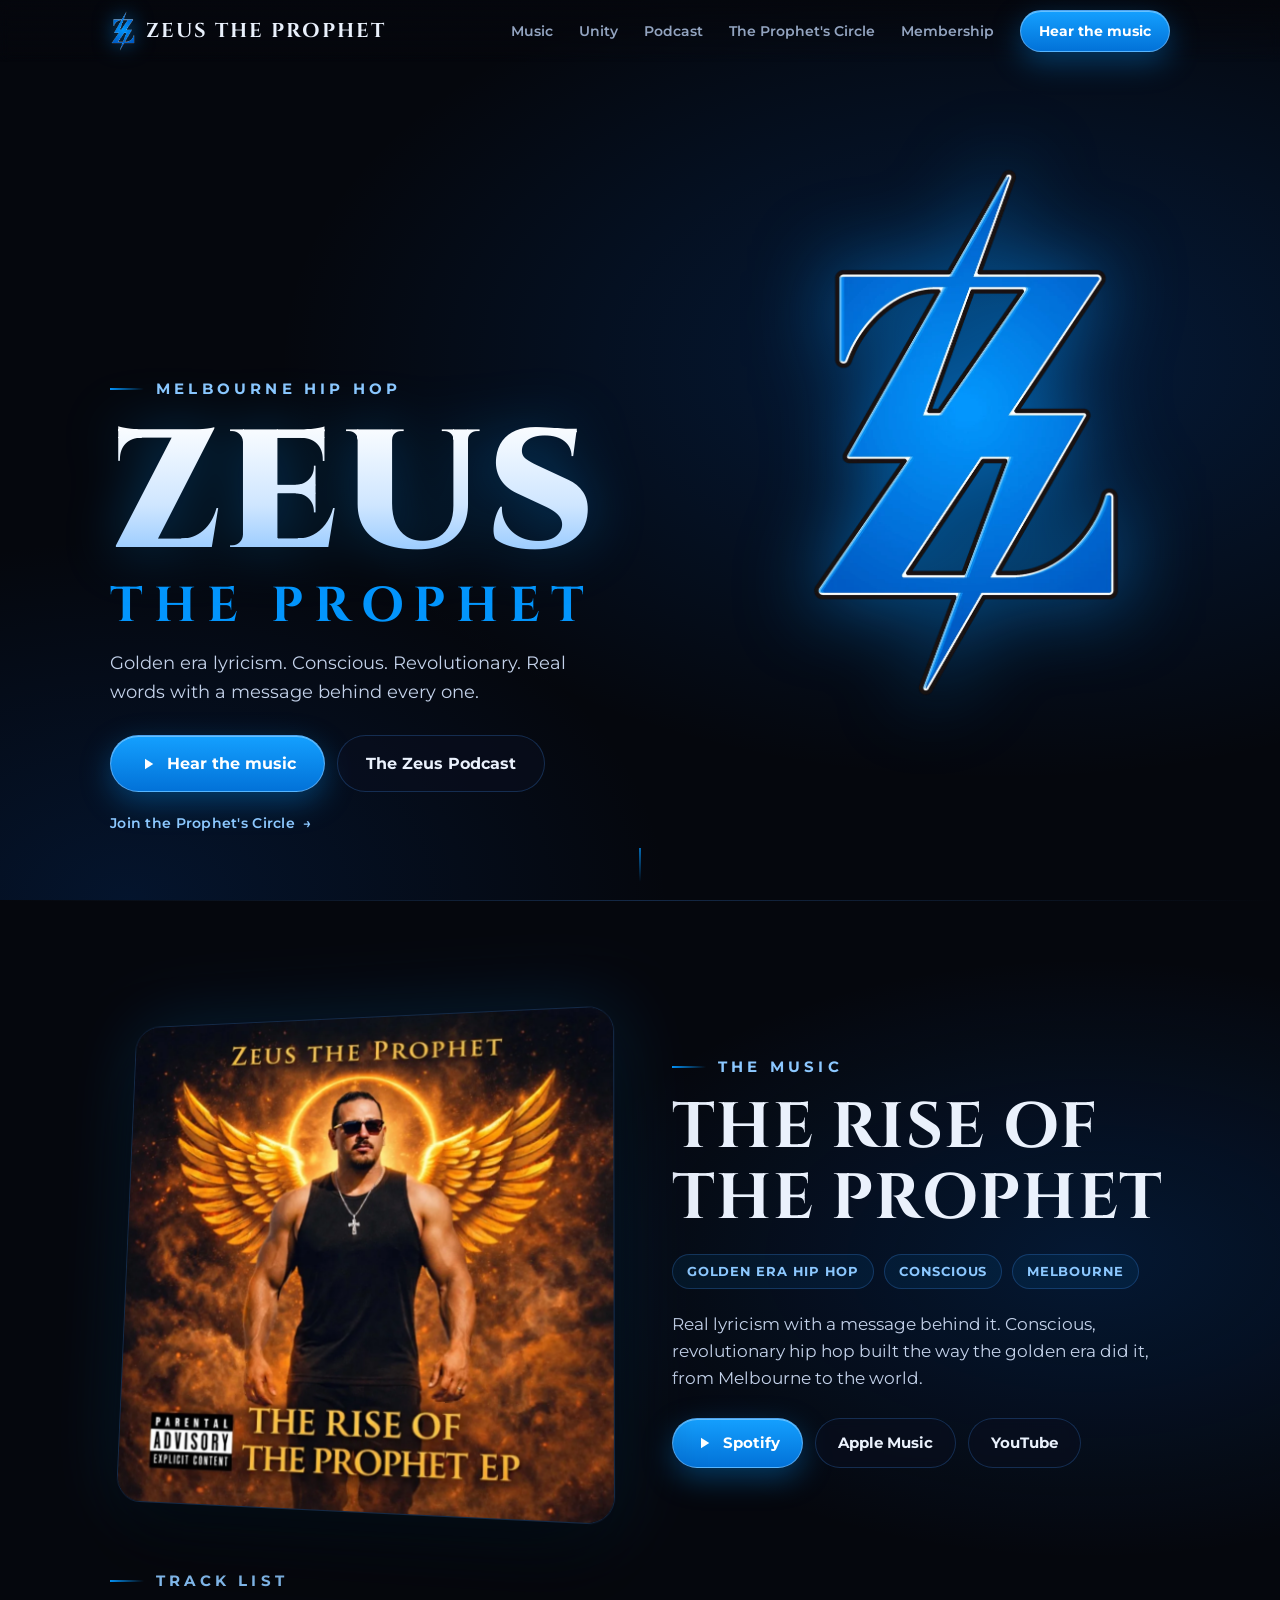
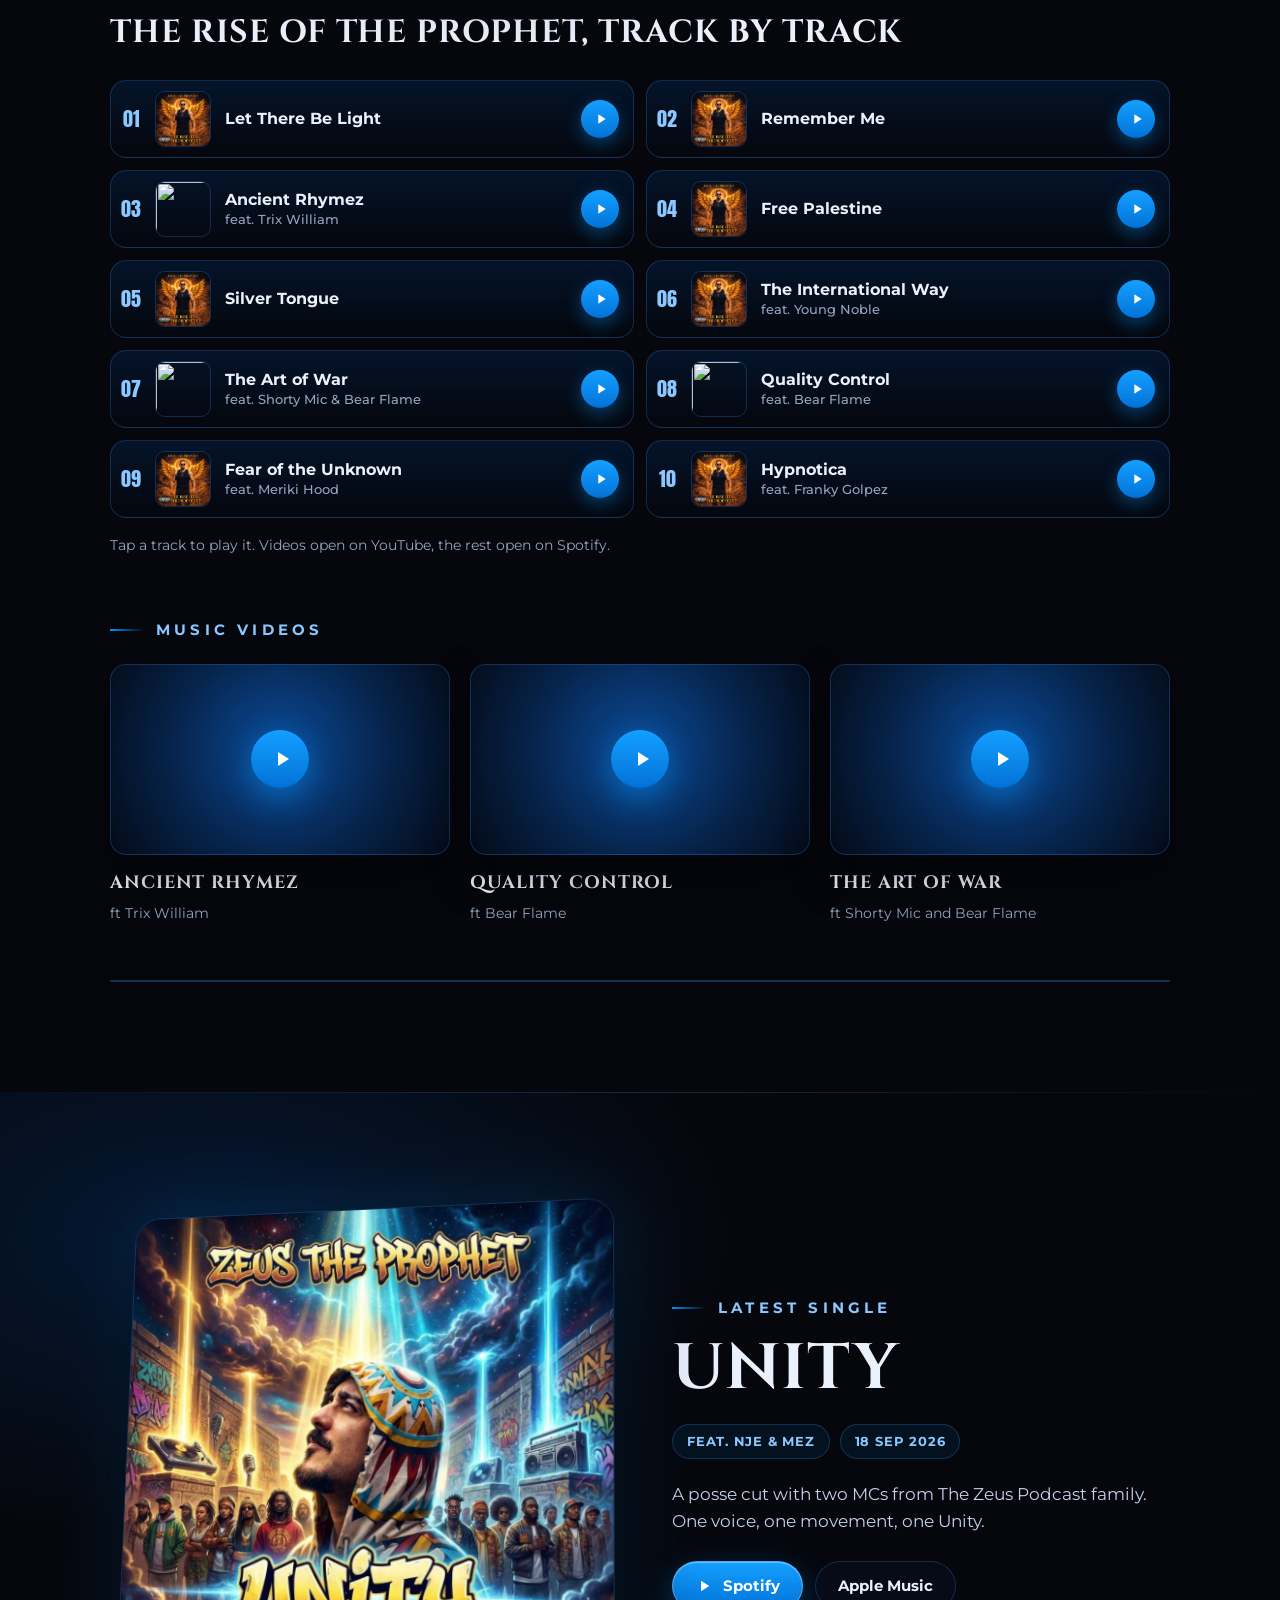
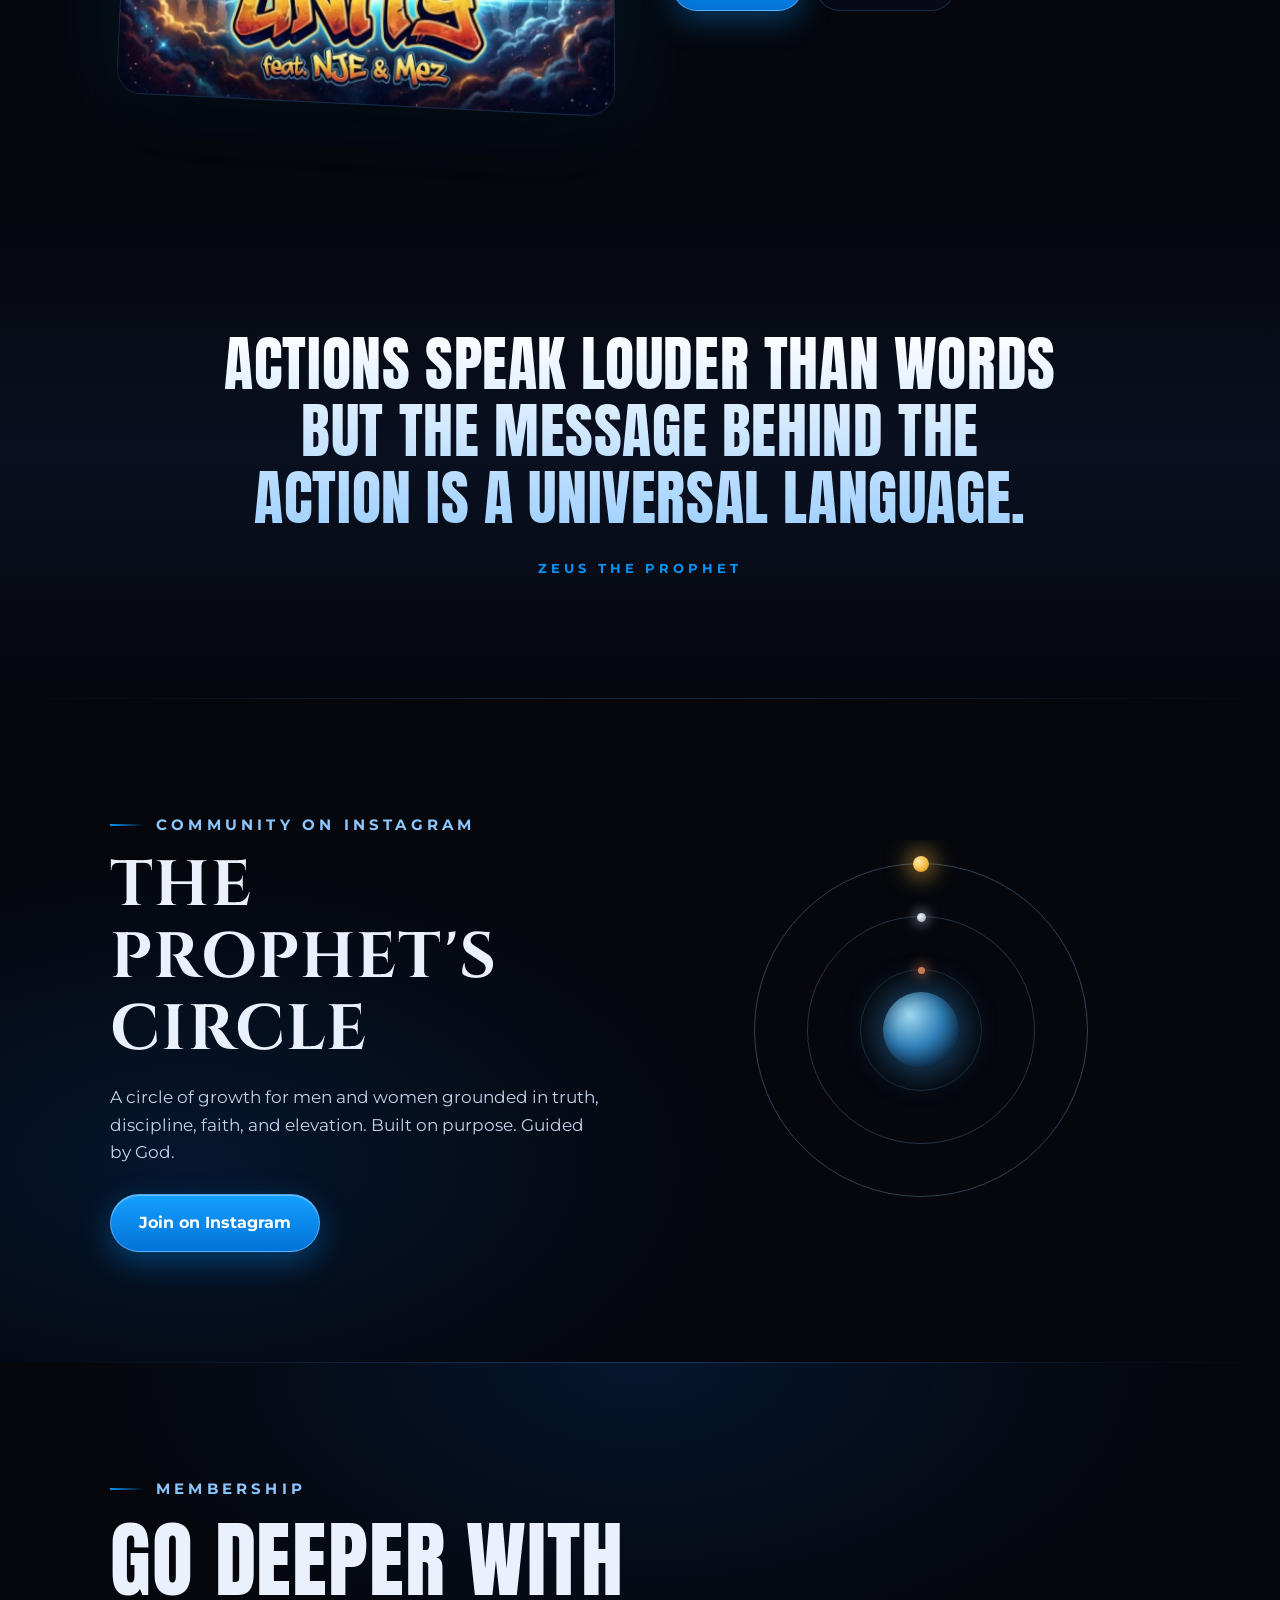
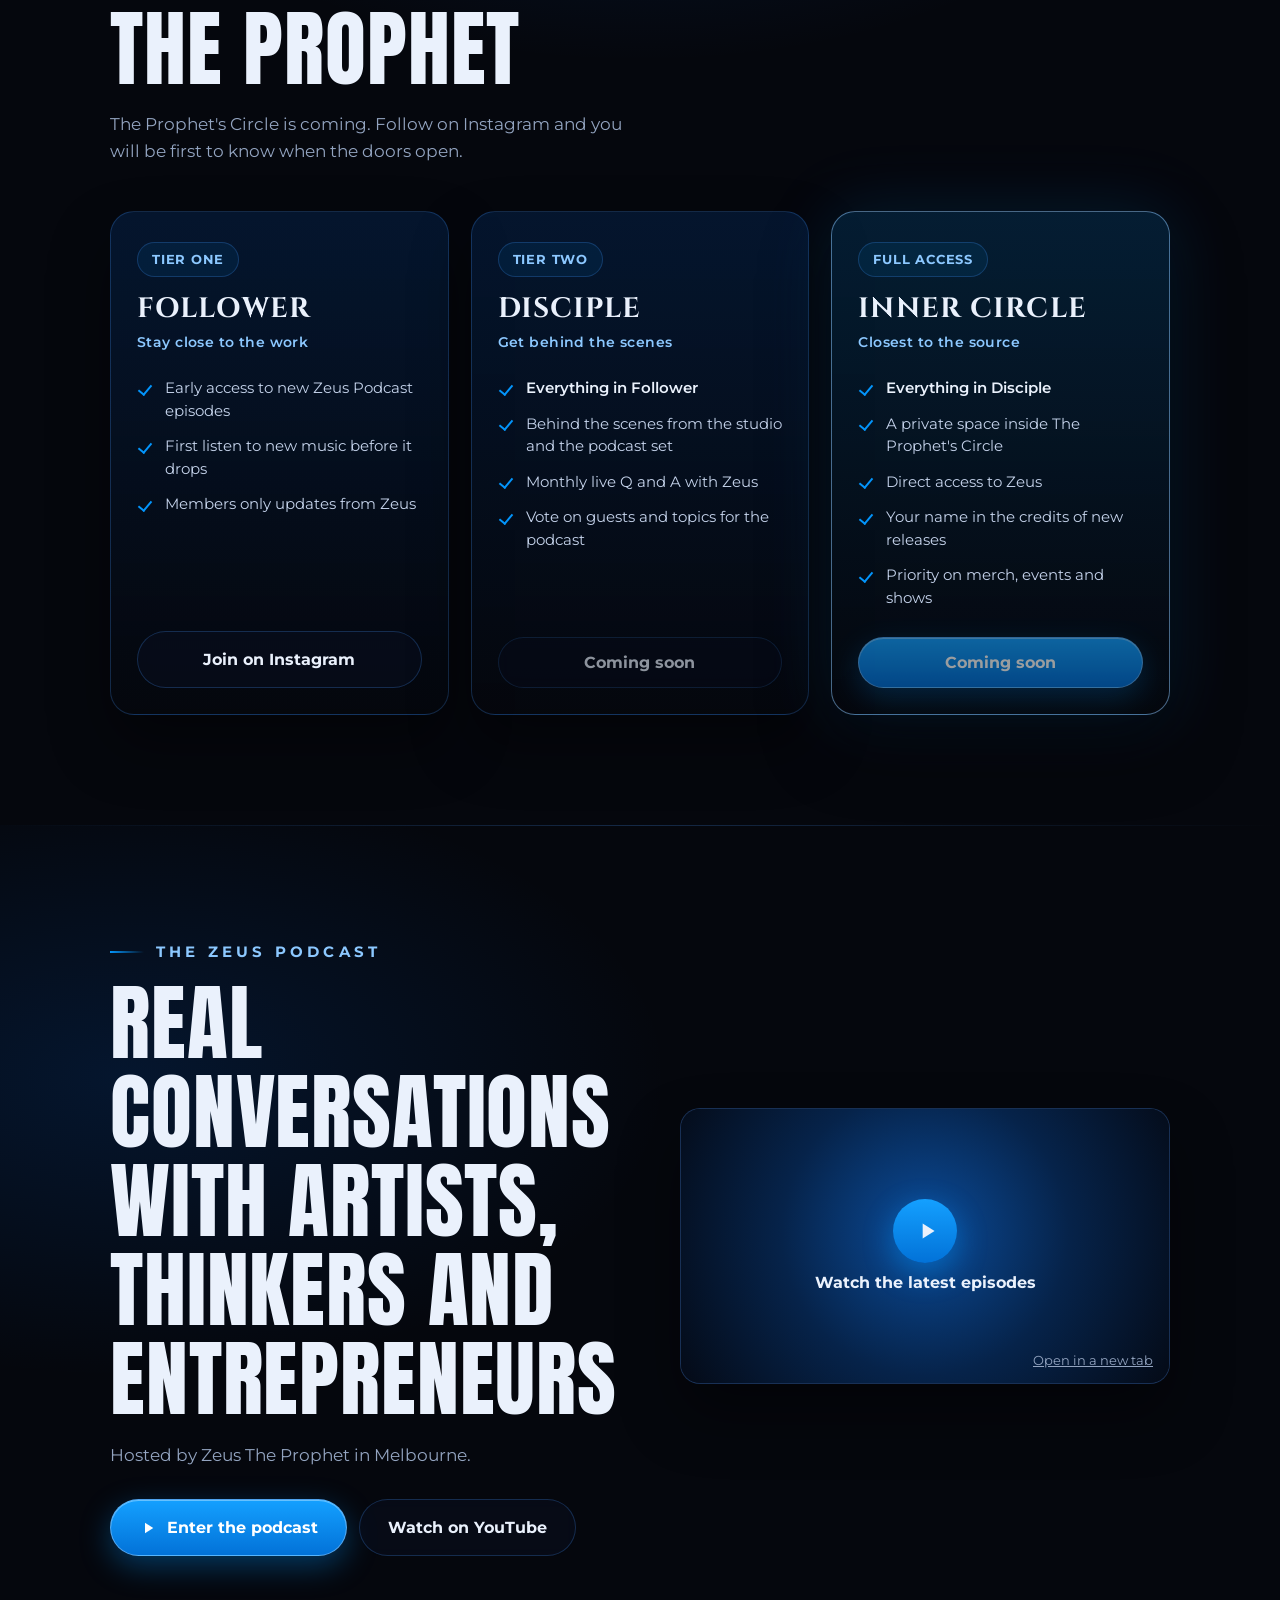
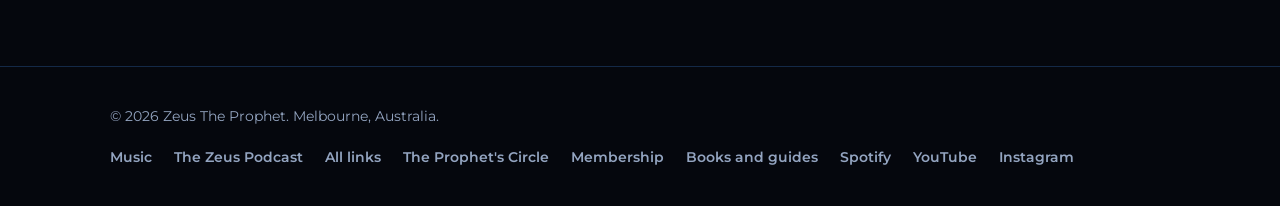
==== commit d8d671de: "Remove Join the waitlist section from homepage; podcast button now follows The Prophet's Circle on I" ====
--- a/index.html
+++ b/index.html
@@ -313,25 +313,6 @@
           <button class="btn" type="button" disabled>Coming soon</button>
         </article>
       </div>
-
-      <div class="wl reveal" id="waitlist">
-        <h3>Join the waitlist</h3>
-        <p class="s">Be first in when memberships open. No spam, just the word when it drops.</p>
-        <form id="wl-form" method="post" action="https://zeustheprophet.com/api/waitlist" novalidate>
-          <label>First name<input name="name" autocomplete="given-name" maxlength="100" required></label>
-          <label>Email<input name="email" type="email" autocomplete="email" maxlength="200" required></label>
-          <label class="full">What you are interested in
-            <select name="tier" id="wl-tier">
-              <option>Disciple</option>
-              <option>Inner Circle</option>
-              <option>Not sure yet</option>
-            </select>
-          </label>
-          <div class="hp" aria-hidden="true" style="position:absolute;left:-9999px;top:auto;width:1px;height:1px;overflow:hidden"><label>Leave this empty<input name="website" tabindex="-1" autocomplete="off"></label></div>
-          <button class="btn" type="submit">Join the waitlist</button>
-          <p class="msg" id="wl-msg" role="status" aria-live="polite"></p>
-        </form>
-      </div>
     </div>
   </section>
   <section class="block podcast" id="podcast">
@@ -416,44 +397,6 @@
       if (es[0].isIntersecting){ o.disconnect(); whenIdle(loadThree); }
     }, {threshold:0}).observe(hero);
   } else { whenIdle(loadThree); }
-})();
-</script>
-<script>
-(function(){
-  var form = document.getElementById('wl-form'); if (!form) return;
-  var sel = document.getElementById('wl-tier'), msg = document.getElementById('wl-msg'), btn = form.querySelector('button');
-  var nameEl = form.querySelector('input[name="name"]'), emailEl = form.querySelector('input[name="email"]'), hpEl = form.querySelector('input[name="website"]');
-  function say(t, cls){ msg.className = 'msg ' + (cls||''); msg.innerHTML = t; }
-  form.addEventListener('submit', function(e){
-    e.preventDefault();
-    var name = nameEl.value.trim(), email = emailEl.value.trim();
-    if (!name) { say('Please add your first name.', 'err'); nameEl.focus(); return; }
-    if (!/^[^\s@]+@[^\s@]+\.[^\s@]+$/.test(email)) { say('Please check your email address.', 'err'); emailEl.focus(); return; }
-    /* Signups post as JSON to the Inbox King worker at
-       https://zeustheprophet.com/api/waitlist, which stores each entry in
-       the inbox-king-waitlist KV store. Field names match the worker:
-       name, email, tier, and the website honeypot. */
-    btn.disabled = true;
-    say('Joining the waitlist...', '');
-    fetch('https://zeustheprophet.com/api/waitlist', {
-      method: 'POST',
-      headers: { 'Content-Type': 'application/json' },
-      body: JSON.stringify({ name: name, email: email, tier: sel.value, website: hpEl.value })
-    }).then(function(r){
-      return r.json().catch(function(){ return { ok: r.ok }; });
-    }).then(function(d){
-      btn.disabled = false;
-      if (d && d.ok) {
-        say('You are on the list, ' + name.replace(/[<>&"]/g,'') + '. We will be in touch when the doors open.', 'ok');
-        form.reset();
-      } else {
-        say('Something went wrong. Please try again, or message us on <a href="https://www.instagram.com/theprophetscircle/" target="_blank" rel="noopener">the Prophet\'s Circle</a> and we will add you.', 'err');
-      }
-    }).catch(function(){
-      btn.disabled = false;
-      say('Something went wrong. Please try again, or message us on <a href="https://www.instagram.com/theprophetscircle/" target="_blank" rel="noopener">the Prophet\'s Circle</a> and we will add you.', 'err');
-    });
-  });
 })();
 </script>
 <script>
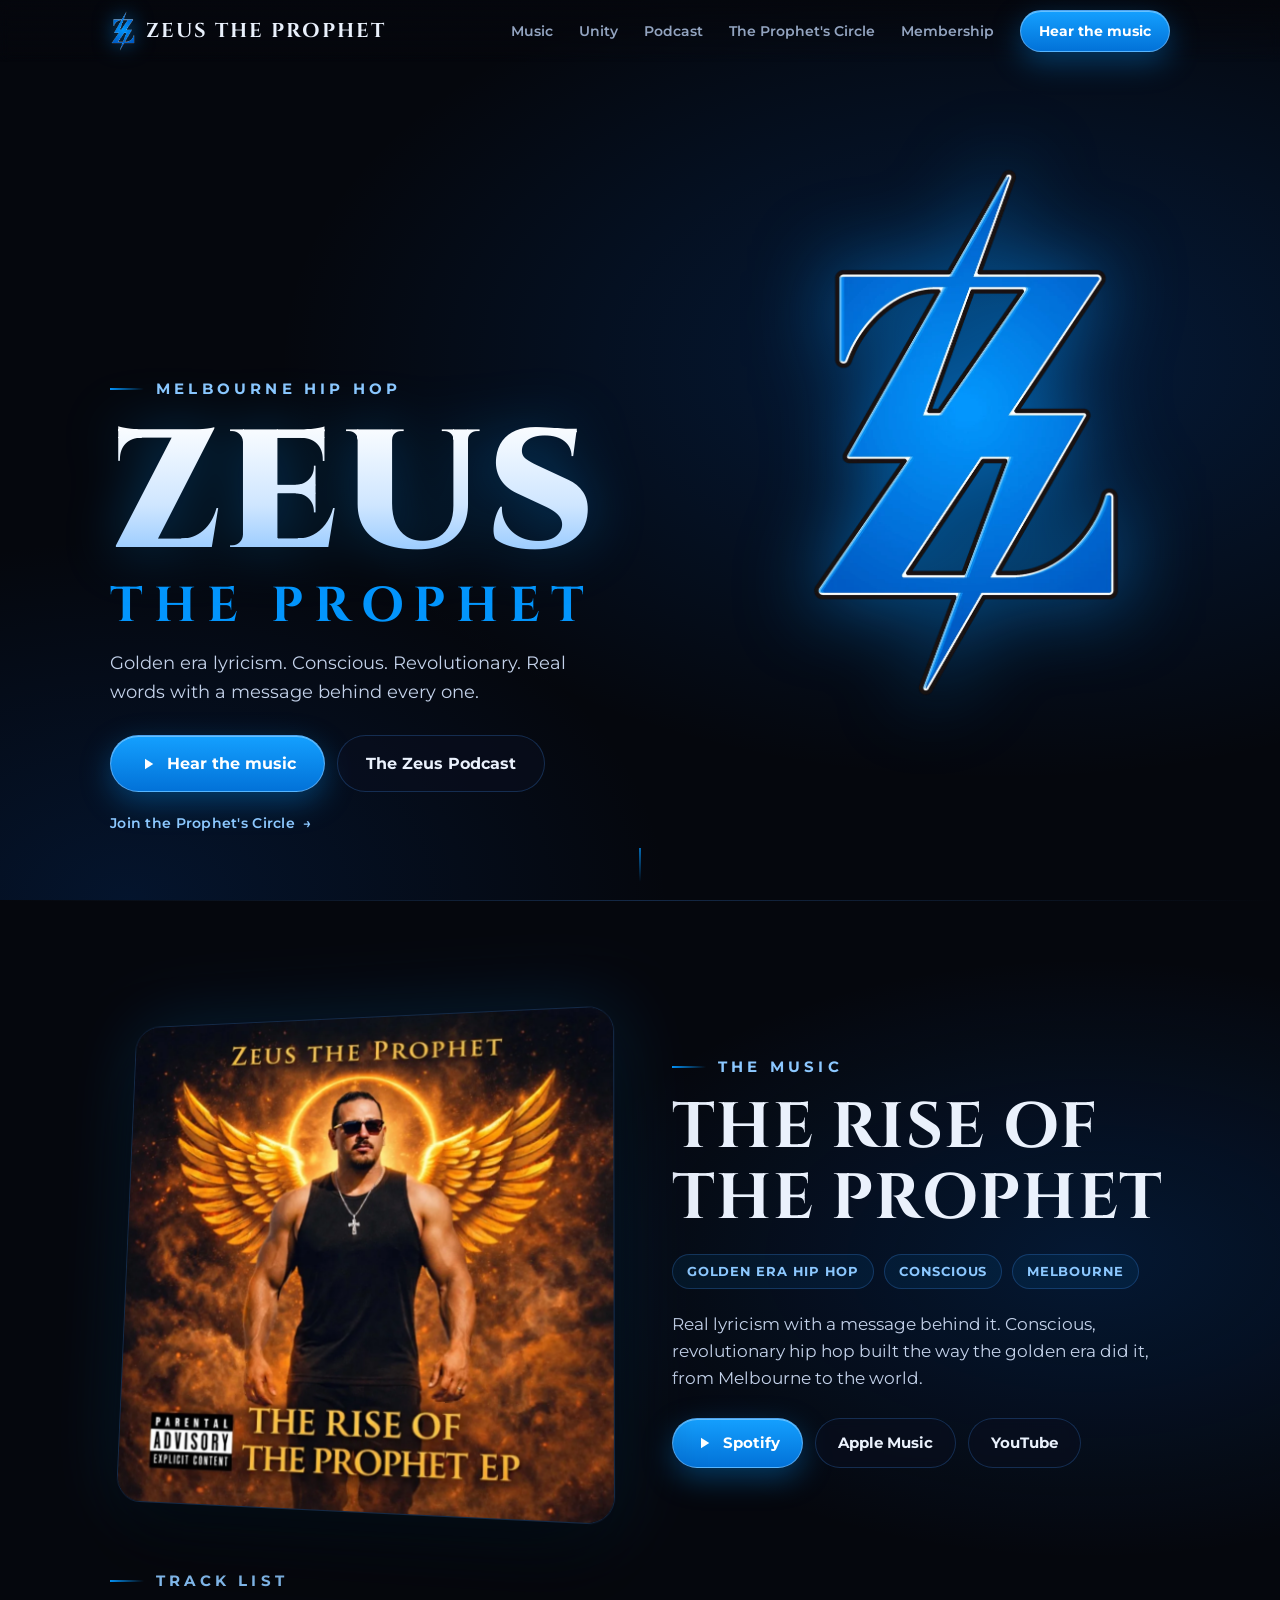
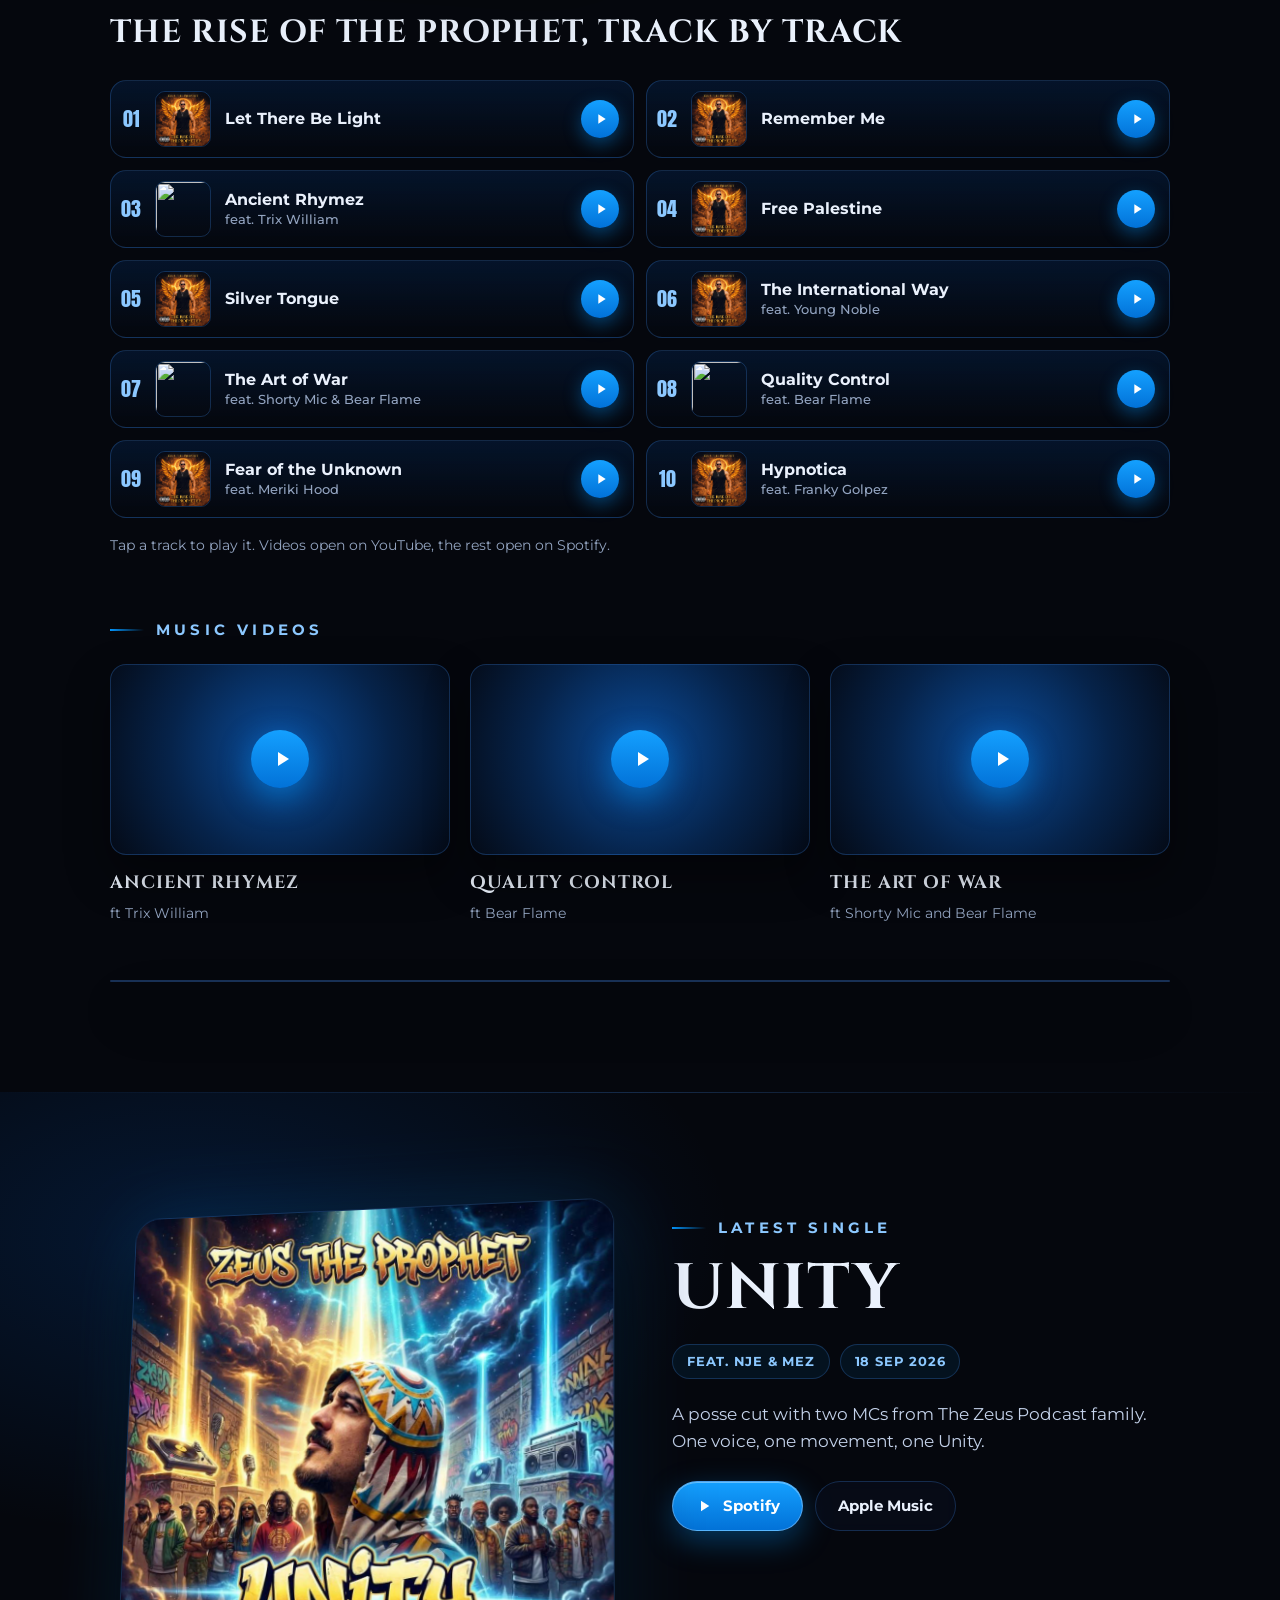
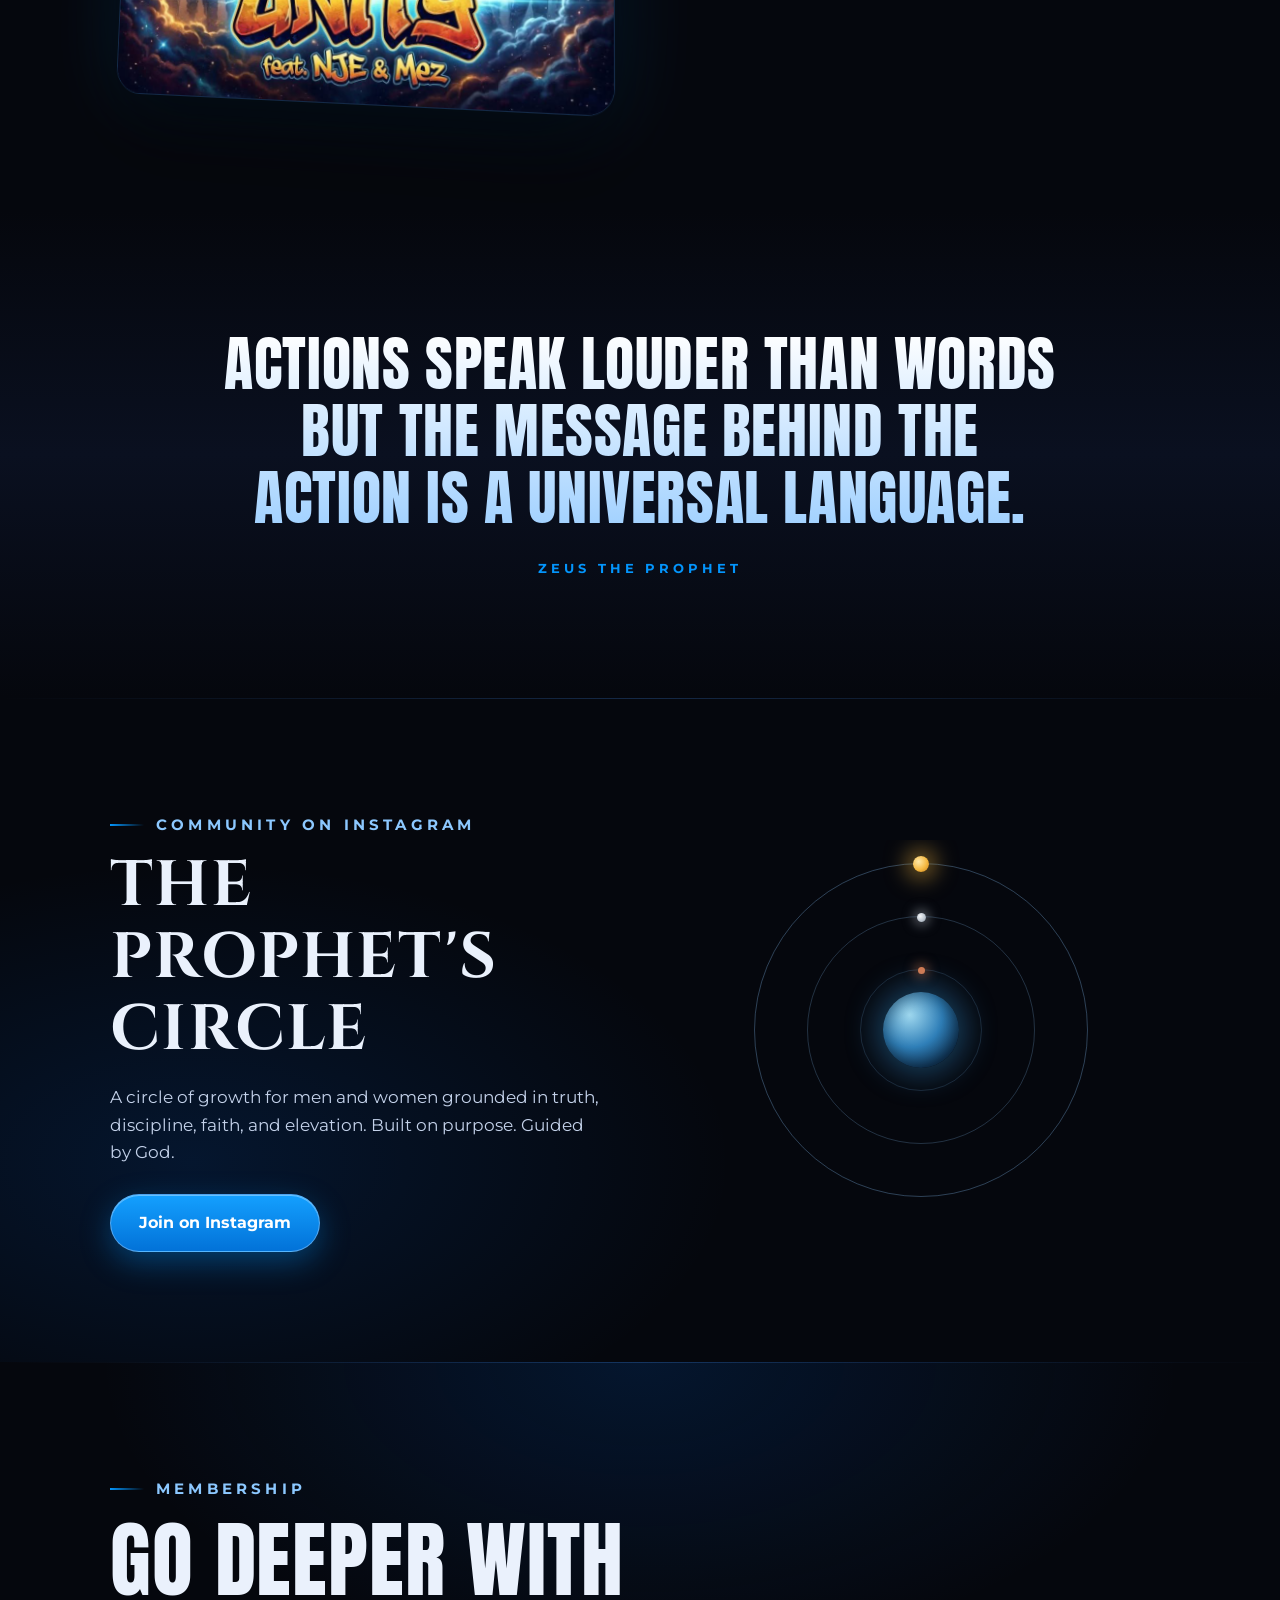
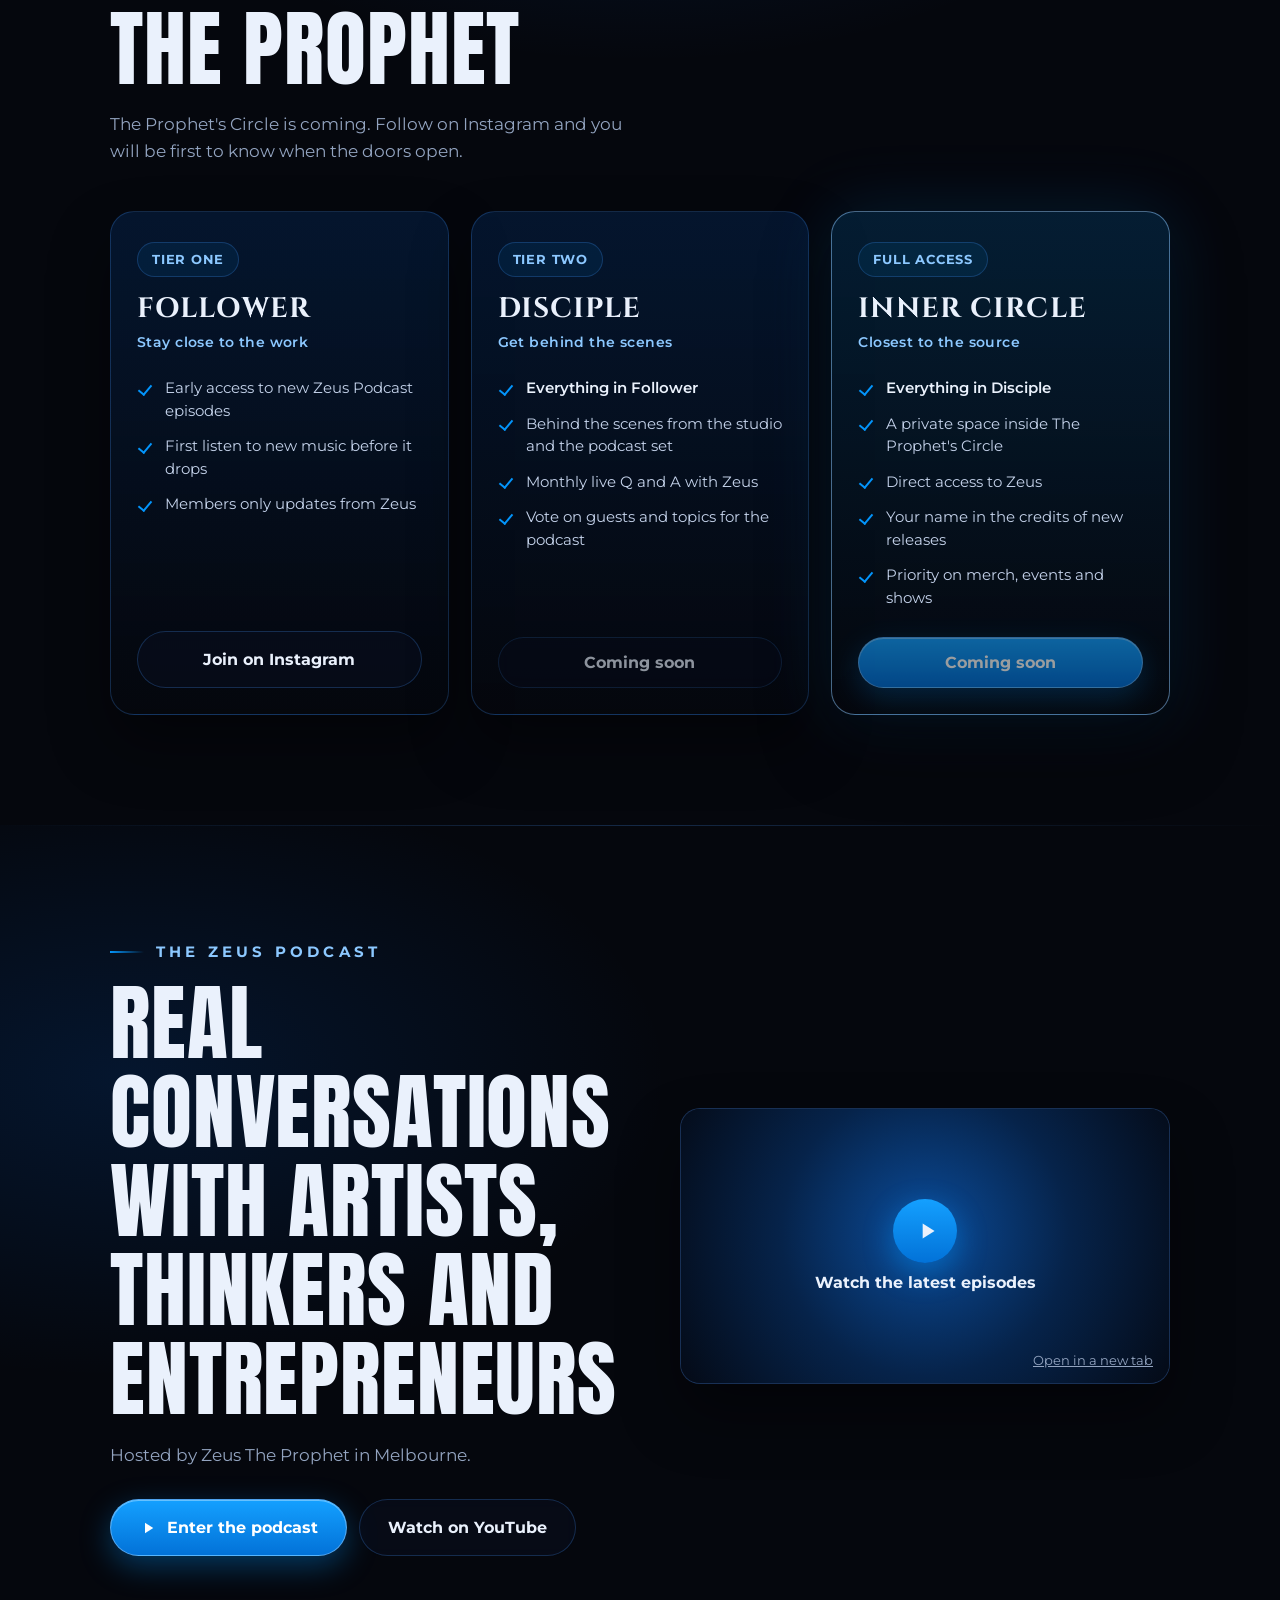
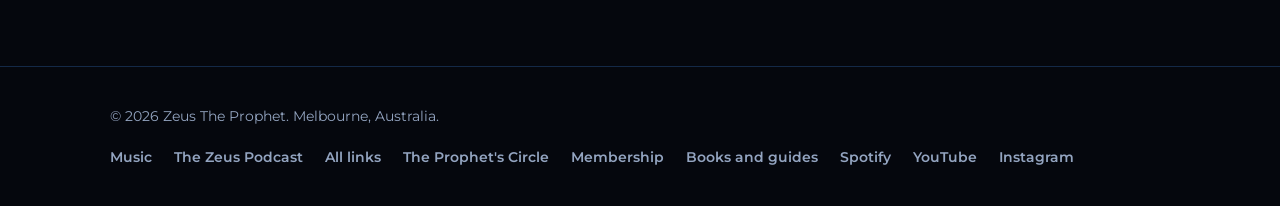
==== commit a59e706e: "Add playable Spotify player for Unity single" ====
--- a/index.html
+++ b/index.html
@@ -242,6 +242,7 @@
           <a class="btn" href="https://open.spotify.com/track/1Qcfpe9oQYCFHhVAMa1RMJ" target="_blank" rel="noopener"><svg viewBox="0 0 24 24" fill="currentColor" aria-hidden="true"><path d="M8 5v14l11-7z"/></svg>Spotify</a>
           <a class="btn ghost" href="https://music.apple.com/au/album/unity-feat-nje-mez-single/6802856876" target="_blank" rel="noopener">Apple Music</a>
         </div>
+        <iframe style="border-radius:12px" src="https://open.spotify.com/embed/album/1FSjdIMJAoUWnaKV2MBj9c?utm_source=generator" width="100%" height="152" frameborder="0" allowfullscreen="" allow="autoplay; clipboard-write; encrypted-media; fullscreen; picture-in-picture" loading="lazy"></iframe>
       </div>
     </div>
   </section>
